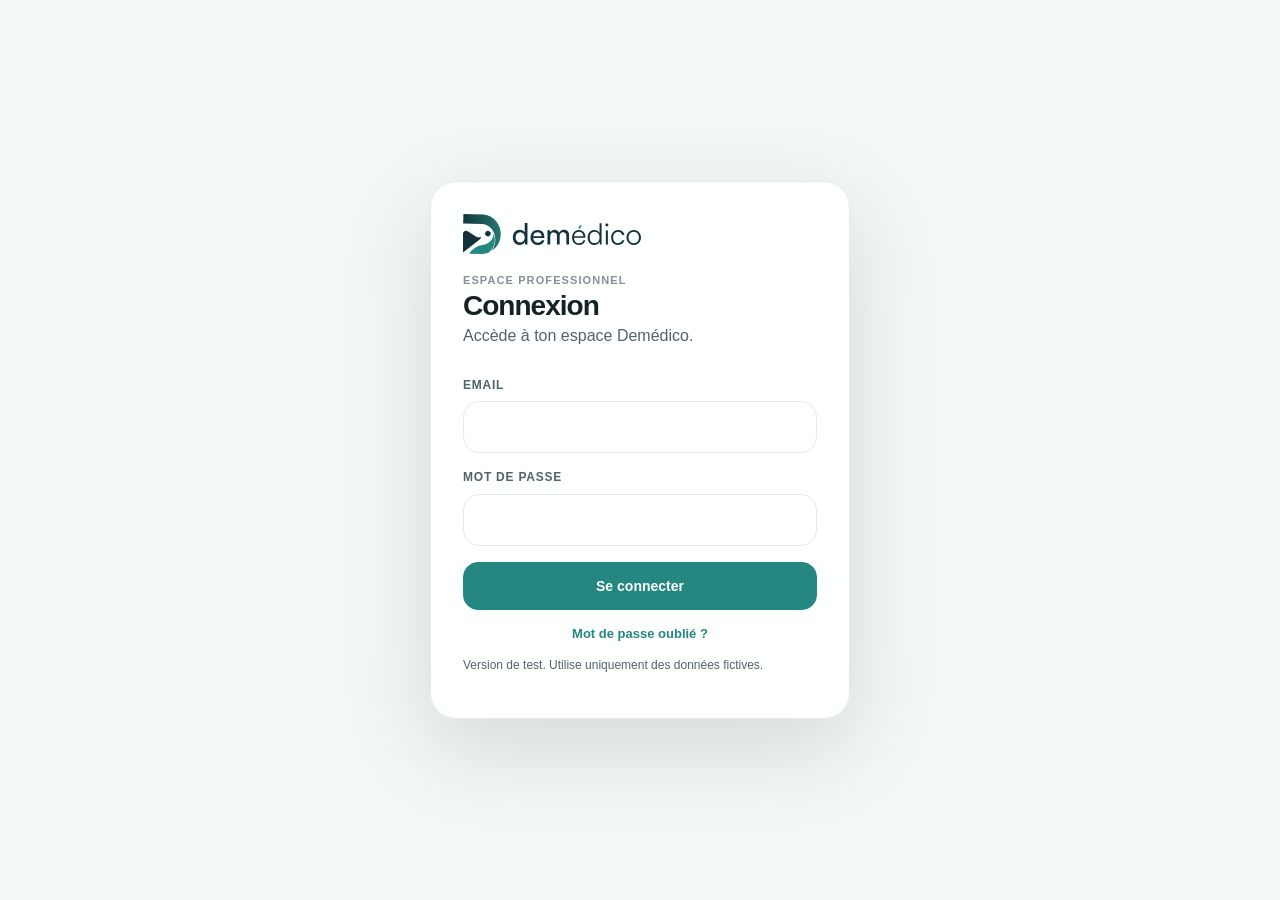
==== next/index.html @ 8cffafa6 "Publication Demédico 213cf83" ====
<!doctype html>
<html lang="fr">
<head>
<meta charset="utf-8">
<meta name="viewport" content="width=device-width,initial-scale=1,viewport-fit=cover">
<meta name="theme-color" content="#F4F7F7">
<meta name="robots" content="noindex,nofollow">
<title>Demédico · Cabinet OS</title>
<link rel="icon" type="image/png" sizes="32x32" href="assets/favicon-32.png">
<link rel="icon" type="image/png" sizes="64x64" href="assets/favicon-64.png">
<link rel="apple-touch-icon" href="assets/apple-touch-icon.png">
<link rel="manifest" href="manifest.webmanifest">
<link rel="stylesheet" href="assets/app.css?v=3d08debe75">
<link rel="stylesheet" href="assets/onboarding.css?v=3d08debe75">
</head>
<body>
<div id="boot" class="boot"><div class="boot-card"><img src="[data-uri]" alt="Demédico"><div class="spinner"></div><p>Ouverture de Demédico…</p></div></div>
<div id="toasts" class="toasts"></div>
<script>window.__DEMEDICO_CONFIG__={"url":"https://asddgbbqevnpdozhjuho.supabase.co","publishableKey":"sb_publishable_VYEtJ52_48NWMdSwbBxl7w_WYoaHsxk"};window.__DEMEDICO_DIAL__={AC:'247',AD:'376',AE:'971',AF:'93',AG:'1',AI:'1',AL:'355',AM:'374',AO:'244',AR:'54',AS:'1',AT:'43',AU:'61',AW:'297',AX:'358',AZ:'994',BA:'387',BB:'1',BD:'880',BE:'32',BF:'226',BG:'359',BH:'973',BI:'257',BJ:'229',BL:'590',BM:'1',BN:'673',BO:'591',BQ:'599',BR:'55',BS:'1',BT:'975',BW:'267',BY:'375',BZ:'501',CA:'1',CC:'61',CD:'243',CF:'236',CG:'242',CH:'41',CI:'225',CK:'682',CL:'56',CM:'237',CN:'86',CO:'57',CR:'506',CU:'53',CV:'238',CW:'599',CX:'61',CY:'357',CZ:'420',DE:'49',DJ:'253',DK:'45',DM:'1',DO:'1',DZ:'213',EC:'593',EE:'372',EG:'20',EH:'212',ER:'291',ES:'34',ET:'251',FI:'358',FJ:'679',FK:'500',FM:'691',FO:'298',FR:'33',GA:'241',GB:'44',GD:'1',GE:'995',GF:'594',GG:'44',GH:'233',GI:'350',GL:'299',GM:'220',GN:'224',GP:'590',GQ:'240',GR:'30',GT:'502',GU:'1',GW:'245',GY:'592',HK:'852',HN:'504',HR:'385',HT:'509',HU:'36',ID:'62',IE:'353',IL:'972',IM:'44',IN:'91',IO:'246',IQ:'964',IR:'98',IS:'354',IT:'39',JE:'44',JM:'1',JO:'962',JP:'81',KE:'254',KG:'996',KH:'855',KI:'686',KM:'269',KN:'1',KP:'850',KR:'82',KW:'965',KY:'1',KZ:'7',LA:'856',LB:'961',LC:'1',LI:'423',LK:'94',LR:'231',LS:'266',LT:'370',LU:'352',LV:'371',LY:'218',MA:'212',MC:'377',MD:'373',ME:'382',MF:'590',MG:'261',MH:'692',MK:'389',ML:'223',MM:'95',MN:'976',MO:'853',MP:'1',MQ:'596',MR:'222',MS:'1',MT:'356',MU:'230',MV:'960',MW:'265',MX:'52',MY:'60',MZ:'258',NA:'264',NC:'687',NE:'227',NF:'672',NG:'234',NI:'505',NL:'31',NO:'47',NP:'977',NR:'674',NU:'683',NZ:'64',OM:'968',PA:'507',PE:'51',PF:'689',PG:'675',PH:'63',PK:'92',PL:'48',PM:'508',PR:'1',PS:'970',PT:'351',PW:'680',PY:'595',QA:'974',RE:'262',RO:'40',RS:'381',RU:'7',RW:'250',SA:'966',SB:'677',SC:'248',SD:'249',SE:'46',SG:'65',SH:'290',SI:'386',SJ:'47',SK:'421',SL:'232',SM:'378',SN:'221',SO:'252',SR:'597',SS:'211',ST:'239',SV:'503',SX:'1',SY:'963',SZ:'268',TA:'290',TC:'1',TD:'235',TG:'228',TH:'66',TJ:'992',TK:'690',TL:'670',TM:'993',TN:'216',TO:'676',TR:'90',TT:'1',TV:'688',TW:'886',TZ:'255',UA:'380',UG:'256',US:'1',UY:'598',UZ:'998',VA:'39',VC:'1',VE:'58',VG:'1',VI:'1',VN:'84',VU:'678',WF:'681',WS:'685',XK:'383',YE:'967',YT:'262',ZA:'27',ZM:'260',ZW:'263'};window.__DEMEDICO_LOGO__="[data-uri]";window.__DEMEDICO_APP_ASSET__="assets/app.js?v=3d08debe75";window.__DEMEDICO_ONBOARDING_ASSET__="assets/onboarding.js?v=3d08debe75";</script>
<script src="vendor/supabase-js-2.45.4.js"></script>
<script src="assets/auth-bootstrap.js?v=3d08debe75"></script>
<script src="assets/mobile-plus-fix.js?v=3d08debe75"></script>
</body>
</html>
---- next/assets/app.css ----
:root{
  --bg:#f6f8f8;
  --surface:#ffffff;
  --surface-soft:#f9fbfb;
  --surface-muted:#f1f5f4;
  --surface-strong:#e8efed;
  --text:#152326;
  --text-2:#526165;
  --text-3:#839094;
  --line:rgba(28,54,59,.10);
  --line-strong:rgba(28,54,59,.16);
  --brand:#287f79;
  --brand-strong:#123c3b;
  --brand-soft:#e8f3f1;
  --brand-faint:rgba(40,127,121,.08);
  --ok:#2e7a58;
  --ok-soft:#e9f4ee;
  --warn:#9b6a31;
  --warn-soft:#faf1e6;
  --danger:#a84f57;
  --danger-soft:#faecee;
  --shadow-xs:0 1px 2px rgba(20,35,38,.025);
  --shadow-sm:0 10px 28px rgba(20,35,38,.045);
  --shadow-lg:0 28px 90px rgba(20,35,38,.14);
  --radius-sm:10px;
  --radius:14px;
  --radius-lg:20px;
  --sidebar:232px;
  --ease:cubic-bezier(.2,.8,.2,1);
  --font:Inter,ui-sans-serif,-apple-system,BlinkMacSystemFont,"Segoe UI",Roboto,Helvetica,Arial,sans-serif;
}

*{box-sizing:border-box}
html{background:var(--bg);width:100%;max-width:100%;overflow-x:hidden}
html,body{margin:0;min-height:100%;width:100%;max-width:100%;color:var(--text);font-family:var(--font)}
body{overflow-x:hidden;background:linear-gradient(180deg,#fafcfc 0,#f6f8f8 260px,#f6f8f8 100%);-webkit-font-smoothing:antialiased;text-rendering:optimizeLegibility}
button,input,select,textarea{font:inherit}
button{cursor:pointer}
a{color:inherit;text-decoration:none}
.hidden{display:none!important}
h1,h2,h3,p{margin-top:0}
h1{font-size:28px;line-height:1.06;letter-spacing:-.045em;margin-bottom:5px}
h2{font-size:14px;line-height:1.2;letter-spacing:-.015em;margin-bottom:4px}
h3{font-size:13px;margin-bottom:4px}
.muted{color:var(--text-2)}
.small{font-size:12px}.tiny{font-size:10px}.danger-text{color:var(--danger)}
.eyebrow{color:var(--text-3);font-size:10px;font-weight:760;text-transform:uppercase;letter-spacing:.12em}

.boot,.auth{min-height:100vh;min-height:100svh;display:grid;place-items:center;padding:24px}
.boot-card,.auth-card{width:min(420px,100%);background:rgba(255,255,255,.9);border:1px solid var(--line);border-radius:26px;box-shadow:var(--shadow-lg);padding:32px;backdrop-filter:blur(18px)}
.boot-card{text-align:center}.boot-card img,.auth-card .logo{width:178px;max-height:52px;object-fit:contain}
.spinner{width:30px;height:30px;border:2px solid #dce7e5;border-top-color:var(--brand);border-radius:50%;animation:spin .7s linear infinite;margin:24px auto 10px}
@keyframes spin{to{transform:rotate(360deg)}}
.auth-card{display:grid;gap:16px}

.shell{min-height:100vh;min-height:100svh;width:100%;max-width:100%;display:grid;grid-template-columns:var(--sidebar) minmax(0,1fr);overflow-x:clip}
.sidebar{position:sticky;top:0;height:100vh;padding:18px 12px 16px;border-right:1px solid var(--line);background:rgba(249,251,251,.78);backdrop-filter:blur(22px);display:flex;flex-direction:column;z-index:20}
.brand{padding:7px 10px 27px}.brand img{display:block;width:172px;max-width:100%;height:auto}
.nav{display:grid;gap:3px}.nav button{width:100%;border:0;background:transparent;color:#59686b;padding:9px 10px;border-radius:10px;display:flex;align-items:center;gap:10px;text-align:left;transition:.16s var(--ease);font-size:12.5px;font-weight:650}.nav button:hover{background:rgba(28,54,59,.055);color:var(--text)}.nav button.active{background:var(--brand-soft);color:var(--brand-strong)}
.nav-ico{width:17px;height:17px;display:grid;place-items:center;flex:0 0 17px}.nav-ico svg{width:17px;height:17px;stroke-width:1.75}
.sidebar-spacer{flex:1}.version-label{padding:0 10px 10px;color:#9ba5a8;font-size:8.5px;font-weight:760;letter-spacing:.08em}.user-card{padding:0 10px 10px}.user-card strong{display:block;font-size:11.5px;overflow:hidden;text-overflow:ellipsis}.user-card .meta{display:block;margin-top:3px}.user-card .link{margin-top:8px}
.side-card{padding:13px;border:1px solid var(--line);background:rgba(255,255,255,.68);border-radius:14px;box-shadow:none}.side-card p{margin:5px 0 0;color:var(--text-2);font-size:11px;line-height:1.45}.side-card .btn{margin-top:11px;width:100%}

.content{min-width:0;width:100%;max-width:100%;padding-bottom:44px}
.topbar{min-height:68px;display:flex;align-items:center;justify-content:space-between;gap:16px;padding:12px clamp(20px,3vw,42px);border-bottom:1px solid rgba(28,54,59,.07);background:rgba(250,252,252,.72);backdrop-filter:blur(20px);position:sticky;top:0;z-index:15}
.topbar-left{min-width:0}.topbar-left h1{margin:0;font-size:clamp(20px,2vw,25px);letter-spacing:-.04em;line-height:1.05}.topbar-left p{margin:4px 0 0;color:var(--text-3);font-size:11px;white-space:nowrap;overflow:hidden;text-overflow:ellipsis}
.top-actions{display:flex;align-items:center;gap:8px}.global-search{width:min(310px,30vw);height:38px;border:1px solid var(--line);background:rgba(255,255,255,.72);border-radius:10px;display:flex;align-items:center;gap:8px;padding:0 10px;box-shadow:none;transition:.16s var(--ease)}.global-search:focus-within{background:#fff;border-color:rgba(40,127,121,.28);box-shadow:0 0 0 3px var(--brand-faint)}.global-search input{flex:1;border:0;outline:0;min-width:0;color:var(--text);background:transparent;font-size:12px}.search-icon{color:var(--text-3);font-size:16px}.kbd{border:1px solid var(--line);background:rgba(241,245,244,.78);color:var(--text-3);border-radius:6px;font-size:9px;padding:2px 5px}.mobile-brand{display:none}.mobile-menu{display:none!important}

.page{width:100%;max-width:1480px;min-width:0;margin:0 auto;padding:30px clamp(20px,3vw,42px)}
.page-head{display:flex;align-items:flex-start;justify-content:space-between;gap:18px;margin-bottom:18px}.page-head h1{font-size:19px;margin:0;letter-spacing:-.035em}.page-head p{margin:5px 0 0;font-size:11px;color:var(--text-3)}.actions{display:flex;gap:8px;flex-wrap:wrap}

.btn{min-height:37px;border:1px solid var(--line);border-radius:10px;padding:0 12px;background:rgba(255,255,255,.74);color:var(--text);font-size:11px;font-weight:720;display:inline-flex;align-items:center;justify-content:center;gap:7px;transition:transform .14s var(--ease),background .14s,border-color .14s,color .14s,box-shadow .14s}.btn:hover{transform:translateY(-1px);background:#fff;border-color:var(--line-strong);box-shadow:var(--shadow-xs)}.btn:active{transform:translateY(0)}.btn.primary{background:var(--brand);color:white;border-color:var(--brand)}.btn.primary:hover{background:#216f69;border-color:#216f69}.btn.dark{background:var(--text);color:#fff;border-color:var(--text)}.btn.ghost{background:transparent}.btn.danger{color:var(--danger);border-color:#ecd6d9;background:var(--danger-soft)}.btn.sm{min-height:32px;padding:0 10px;font-size:10.5px;border-radius:9px}.btn:disabled{opacity:.45;cursor:not-allowed;transform:none;box-shadow:none}.link{border:0;background:transparent;color:var(--brand);padding:0;font-weight:700;font-size:11px}.icon-btn{width:36px;height:36px;padding:0;border:1px solid var(--line);background:rgba(255,255,255,.7);display:grid;place-items:center;border-radius:10px;color:var(--text-2);font-weight:800;transition:.14s var(--ease)}.icon-btn:hover{background:#fff;border-color:var(--line-strong)}

.grid{display:grid;gap:14px}.grid>*{min-width:0}.grid2{grid-template-columns:minmax(0,1.35fr) minmax(300px,.65fr)}.grid3{grid-template-columns:repeat(3,minmax(0,1fr))}.grid4{grid-template-columns:repeat(4,minmax(0,1fr))}
.card{background:rgba(255,255,255,.72);border:1px solid rgba(28,54,59,.075);border-radius:18px;padding:18px;box-shadow:none;min-width:0;backdrop-filter:blur(12px)}
.card-head{display:flex;align-items:center;justify-content:space-between;gap:12px;margin-bottom:14px}.card-head h2{margin:0}.sub{font-size:10.5px;margin:4px 0 0;color:var(--text-3)}

.hero{display:grid;grid-template-columns:minmax(0,1.45fr) minmax(320px,.55fr);gap:14px;margin-bottom:15px}
.hero-card{min-height:194px;background:linear-gradient(135deg,rgba(20,65,64,.98),rgba(31,111,105,.95));color:white;border-radius:22px;padding:clamp(22px,3vw,30px);position:relative;overflow:hidden;box-shadow:0 18px 45px rgba(20,65,64,.09)}
.hero-card:before{content:"";position:absolute;inset:0;background:radial-gradient(circle at 88% 12%,rgba(255,255,255,.12),transparent 26%),linear-gradient(90deg,rgba(255,255,255,.025),transparent 45%);pointer-events:none}
.hero-card:after{content:"";position:absolute;width:180px;height:180px;right:-70px;bottom:-100px;border:1px solid rgba(255,255,255,.13);border-radius:50%;box-shadow:0 0 0 32px rgba(255,255,255,.02),0 0 0 64px rgba(255,255,255,.012)}
.hero-kicker{position:relative;z-index:1;color:rgba(255,255,255,.62);font-size:9.5px;font-weight:760;letter-spacing:.13em;text-transform:uppercase}.hero-card h2{position:relative;z-index:1;margin:16px 0 7px;font-size:clamp(31px,3vw,42px);line-height:.98;letter-spacing:-.06em;max-width:620px}.hero-card p{position:relative;z-index:1;margin:0;color:rgba(255,255,255,.7);max-width:590px;font-size:12.5px;line-height:1.55}.hero-actions{display:flex;gap:8px;margin-top:22px;position:relative;z-index:2}.hero-actions .btn{border-color:rgba(255,255,255,.14);box-shadow:none}.hero-actions .btn:first-child{background:white;color:var(--text)}.hero-actions .btn:last-child{background:rgba(255,255,255,.07);color:white}.hero-actions .btn:last-child:hover{background:rgba(255,255,255,.12)}
.next-card{background:rgba(255,255,255,.8);border:1px solid rgba(28,54,59,.08);border-radius:20px;padding:19px;box-shadow:none}.status-dot{width:7px;height:7px;border-radius:50%;background:#62bd90;box-shadow:0 0 0 4px #eaf6ef}.next-time{font-size:36px;font-weight:770;letter-spacing:-.055em;line-height:1}.next-name{font-size:15px;font-weight:740;margin-top:11px}.next-meta{color:var(--text-2);font-size:11px;margin-top:4px}.next-foot{border-top:1px solid var(--line);margin-top:16px;padding-top:13px;display:flex;align-items:center;justify-content:space-between;gap:10px}

.metrics{gap:0;margin:15px 0;border-top:1px solid var(--line);border-bottom:1px solid var(--line);background:transparent}.metrics .stat{border:0;border-right:1px solid var(--line);border-radius:0;background:transparent;padding:17px 18px 16px;backdrop-filter:none}.metrics .stat:last-child{border-right:0}.stat{position:relative}.stat .value{margin-top:18px;font-size:27px;font-weight:790;letter-spacing:-.055em;line-height:1}.stat .value-plan{font-size:19px;letter-spacing:-.03em}.stat .label{margin-top:4px;color:var(--text-3);font-size:10.5px}.metric-icon{width:30px;height:30px;display:grid;place-items:center;border-radius:9px;background:var(--brand-soft);color:var(--brand);font-size:13px}.metric-badge{position:absolute;right:18px;top:18px;font-size:9px;border-radius:999px;padding:4px 7px;background:rgba(28,54,59,.045);color:var(--text-2);font-weight:700}.dashboard-lower{margin-top:15px}
.schedule-row{display:grid;grid-template-columns:58px 3px minmax(0,1fr) auto;align-items:center;gap:12px;padding:12px 0;border-bottom:1px solid var(--line)}.schedule-row:last-child{border-bottom:0}.schedule-time{font-size:11px;font-weight:780}.schedule-bar{height:30px;border-radius:999px;background:var(--brand)}
.task-row{display:grid;grid-template-columns:26px minmax(0,1fr) auto;align-items:center;gap:9px;padding:10px 0;border-bottom:1px solid var(--line);background:transparent}.task-row:last-child{border-bottom:0}.task-check{width:24px;height:24px;border:1px solid var(--line);border-radius:8px;display:grid;place-items:center;color:var(--brand);background:var(--surface-soft)}

.field{display:grid;gap:7px}.field label{color:var(--text-2);font-size:9.5px;font-weight:760;letter-spacing:.05em;text-transform:uppercase}.field input,.field select,.field textarea,.search input{width:100%;border:1px solid var(--line);background:rgba(255,255,255,.76);color:var(--text);border-radius:10px;outline:none;padding:10px 11px;font-size:11.5px;transition:border .14s,box-shadow .14s,background .14s}.field input:focus,.field select:focus,.field textarea:focus,.search input:focus{background:#fff;border-color:rgba(40,127,121,.35);box-shadow:0 0 0 3px var(--brand-faint)}.field textarea{resize:vertical;min-height:90px;line-height:1.5}.form-grid{display:grid;grid-template-columns:repeat(2,minmax(0,1fr));gap:13px}.full,.full-span{grid-column:1/-1}.help{color:var(--text-3);font-size:9.5px;line-height:1.45}
.toolbar{display:flex;justify-content:space-between;align-items:center;gap:12px;margin-bottom:14px}.patients-search{display:grid;gap:8px;margin-bottom:16px;min-width:0}.patients-search .search{width:100%;min-width:0}.patients-count{min-width:0;padding:0 2px;color:var(--text-3);font-size:11px;line-height:1.4;font-weight:650;font-variant-numeric:tabular-nums}.search{min-width:260px;flex:1}.list{display:grid;gap:0}.row-item{display:flex;align-items:center;gap:12px;border:0;border-bottom:1px solid var(--line);border-radius:0;padding:11px 2px;background:transparent}.row-item:last-child{border-bottom:0}.row-item.clickable{cursor:pointer;transition:.14s var(--ease)}.row-item.clickable:hover{background:linear-gradient(90deg,var(--brand-faint),transparent 76%);padding-left:9px;padding-right:9px;border-radius:10px;border-bottom-color:transparent}.avatar{width:34px;height:34px;border-radius:10px;background:var(--brand-soft);color:var(--brand);display:grid;place-items:center;font-size:10.5px;font-weight:820;flex:0 0 34px}.grow{flex:1;min-width:0}.grow strong{display:block;font-size:11.5px}.meta{color:var(--text-3);font-size:9.8px;overflow-wrap:anywhere}.badge{display:inline-flex;align-items:center;gap:6px;padding:5px 8px;border-radius:999px;font-size:9.5px;font-weight:720;background:rgba(28,54,59,.05);color:var(--text-2)}.badge.ok{background:var(--ok-soft);color:var(--ok)}.badge.warn{background:var(--warn-soft);color:var(--warn)}.badge.danger{background:var(--danger-soft);color:var(--danger)}.badge.brand{background:var(--brand-soft);color:var(--brand)}
.empty{min-height:130px;display:grid;place-items:center;text-align:center;padding:24px;color:var(--text-3);border:1px dashed rgba(28,54,59,.12);border-radius:14px;background:rgba(255,255,255,.36)}.empty strong{color:var(--text);font-size:12px}.empty p{max-width:320px;margin:6px auto 0;font-size:10.5px;line-height:1.5}.divider{height:1px;background:var(--line);margin:14px 0}

.patient-head{display:flex;align-items:flex-start;gap:13px}.patient-head .avatar{width:48px;height:48px;border-radius:14px;flex-basis:48px;font-size:14px}.patient-head h1{margin:2px 0 5px;font-size:20px}.tabs{display:flex;gap:4px;padding:4px;background:rgba(28,54,59,.045);border:0;border-radius:12px;overflow-x:auto;margin-bottom:16px;width:max-content;max-width:100%}.tabs button{border:0;background:transparent;color:var(--text-3);font-size:10.5px;font-weight:720;padding:8px 10px;border-radius:9px;white-space:nowrap}.tabs button.active{color:var(--brand-strong);background:#fff;box-shadow:0 1px 3px rgba(20,35,38,.06)}
.timeline{position:relative;display:grid;gap:0}.timeline:before{content:"";position:absolute;left:9px;top:10px;bottom:10px;width:1px;background:var(--line)}.timeline-item{position:relative;padding:12px 10px 12px 32px;border:0;border-bottom:1px solid var(--line);border-radius:0}.timeline-item:last-child{border-bottom:0}.timeline-item:before{content:"";position:absolute;left:6px;top:15px;width:7px;height:7px;border-radius:50%;background:var(--brand);box-shadow:0 0 0 4px var(--brand-soft)}.progress,.bar{height:6px;background:#eaf0ef;border-radius:999px;overflow:hidden}.progress span,.bar span{display:block;height:100%;background:var(--brand);border-radius:inherit}.metric-line{display:flex;justify-content:space-between;gap:12px;padding:9px 0;border-bottom:1px solid var(--line);font-size:11px}.metric-line:last-child{border-bottom:0}.kpi{font-size:20px;font-weight:810;letter-spacing:-.035em}.alert-card{border-left:3px solid var(--warn);padding-left:12px}.alert-card.high{border-left-color:var(--danger)}

.segmented{display:inline-flex;padding:3px;background:rgba(28,54,59,.05);border-radius:10px}.segmented button{border:0;padding:7px 10px;background:transparent;color:var(--text-3);font-size:10.5px;font-weight:720;border-radius:8px}.segmented button.active{background:var(--surface);color:var(--text);box-shadow:0 1px 3px rgba(20,34,38,.06)}
.calendar-card{padding:0;overflow:hidden;background:rgba(255,255,255,.68)}.calendar-scroll{overflow-x:auto}.calendar-shell{display:grid;grid-template-columns:66px repeat(5,minmax(150px,1fr));min-width:900px;border-top:1px solid var(--line);border-left:1px solid var(--line)}.cal-cell{min-height:62px;border-right:1px solid var(--line);border-bottom:1px solid var(--line);position:relative;background:rgba(255,255,255,.62)}.cal-head{min-height:auto;padding:10px;background:rgba(241,245,244,.72);color:var(--text-3);font-size:9.5px;font-weight:740;text-align:center}.cal-time{padding:8px;color:var(--text-3);font-size:9.5px;text-align:right;background:rgba(241,245,244,.72)}.cal-event{margin:5px;border-radius:8px;padding:7px;background:var(--brand-soft);border-left:2px solid var(--brand);color:var(--brand-strong);font-size:9.5px;font-weight:700;cursor:pointer}.cal-event span{font-weight:500;opacity:.76}.week-nav{display:flex;justify-content:center;gap:8px;margin-top:12px}
.channel-checks{display:flex;gap:14px;flex-wrap:wrap;padding:8px 0}.channel-checks label{display:flex;align-items:center;gap:7px;text-transform:none;letter-spacing:0;font-size:11px;color:var(--text)}.channel-checks input{width:auto}.notice{border:1px solid var(--line);border-radius:11px;padding:10px 12px;margin-bottom:12px;font-size:11px;background:rgba(255,255,255,.5)}.notice.warn{background:#fff8ef;border-color:#eedabf;color:var(--warn)}

.modal-backdrop{position:fixed;inset:0;z-index:90;background:rgba(14,25,28,.25);backdrop-filter:blur(5px);display:grid;place-items:center;padding:18px}.modal{width:min(640px,calc(100vw - 28px));max-height:min(86vh,760px);overflow:auto;background:rgba(255,255,255,.96);border:1px solid rgba(255,255,255,.8);border-radius:20px;box-shadow:var(--shadow-lg);padding:20px}.modal-head{display:flex;justify-content:space-between;gap:12px;align-items:center;margin-bottom:16px}.toasts{position:fixed;right:18px;bottom:18px;z-index:260;width:min(350px,calc(100vw - 36px));display:grid;gap:8px}.toast{padding:11px 12px;background:#152326;color:white;border-radius:11px;box-shadow:var(--shadow-lg);font-size:10.5px}.toast.error{background:#8f4149}

@media(max-width:1100px){
  :root{--sidebar:204px}
  .metrics{grid-template-columns:repeat(2,1fr)}
  .metrics .stat:nth-child(2){border-right:0}
  .metrics .stat:nth-child(-n+2){border-bottom:1px solid var(--line)}
  .hero{grid-template-columns:1fr}
  .grid3{grid-template-columns:repeat(2,1fr)}
  .brand img{width:160px}
  .global-search{width:250px}
}

@media(max-width:820px){
  .shell{display:block;width:100%;max-width:100%;overflow-x:hidden}
  .content,.page,.hero,.next-card,.metrics,.dashboard-lower{min-width:0;max-width:100%}
  .sidebar{position:fixed;z-index:40;left:0;top:0;width:min(252px,86vw);transform:translateX(-105%);transition:.2s var(--ease);background:rgba(249,251,251,.96)}
  .sidebar.open{transform:translateX(0);box-shadow:24px 0 70px rgba(12,25,28,.13)}
  .content{padding-bottom:24px}
  .topbar{min-height:62px;padding:9px 13px;display:grid;grid-template-columns:38px 104px minmax(0,1fr) 38px;grid-template-areas:"menu brand title actions";column-gap:8px}
  .mobile-menu{grid-area:menu;display:grid!important}.mobile-brand{grid-area:brand;display:flex;width:104px;height:27px;align-items:center}.mobile-brand img{width:104px;max-height:27px}.topbar-left{grid-area:title;text-align:center}.topbar-left h1{font-size:16.5px}.topbar-left p{display:none}.top-actions{grid-area:actions;justify-self:end}.global-search{width:38px;height:38px;padding:0;justify-content:center}.global-search input,.global-search .kbd{display:none}.global-search .search-icon{font-size:17px}.top-actions>.btn{display:none}
  .page{padding:17px 14px 24px}.hero{grid-template-columns:1fr}.hero-card{min-height:155px;padding:20px}.hero-card h2{font-size:29px;margin-top:9px}.hero-card p{font-size:11.5px}.hero-actions{display:none}.next-card{min-height:0}.grid2,.grid3,.form-grid{grid-template-columns:1fr}.metrics{grid-template-columns:repeat(2,1fr);gap:0}.card{padding:15px}.page-head{align-items:flex-start}.page-head .actions{justify-content:flex-end}.calendar-shell{min-width:760px}.week-nav{justify-content:flex-start;overflow-x:auto}.full,.full-span{grid-column:auto}.channel-checks{display:grid;grid-template-columns:1fr}.patient-head{flex-wrap:wrap}.hide-mobile{display:none}
}

/* iOS/WebKit zoome automatiquement les champs < 16 px.
   Garder 16 px sur mobile évite le zoom au login et dans tous les formulaires. */
@media(max-width:820px){
  .field input,.field select,.field textarea,.search input,.global-search input{font-size:16px;line-height:1.25}
  .auth{place-items:start center;padding:clamp(24px,8vh,64px) 16px 24px}
  .auth-card{width:min(420px,100%);padding:24px 20px;border-radius:20px}
  .auth-card .logo{width:min(178px,52vw);height:auto;max-height:none}
  .auth-card h1{font-size:28px}
  .auth-card .muted{font-size:14px;line-height:1.45}
  .auth-card .field input{min-height:48px}
  .auth-card .btn{min-height:46px}
  .metrics .stat{min-width:0;overflow:hidden}
  .stat .label,.metric-badge{overflow-wrap:anywhere}
}

@media(max-width:560px){
  .topbar{grid-template-columns:38px 88px minmax(0,1fr) 38px;padding:8px 11px}.mobile-brand{width:88px;height:24px}.mobile-brand img{width:88px;max-height:24px}.topbar-left h1{font-size:15.5px}.hero-card{min-height:140px}.metrics{grid-template-columns:repeat(2,1fr)}.metric-badge{position:static;display:inline-block;margin-top:8px}.stat .value{font-size:23px}.schedule-row{grid-template-columns:48px 3px minmax(0,1fr)}.schedule-row>.badge{display:none}.page-head{flex-direction:column}.page-head .actions{width:100%;justify-content:flex-start}.page-head .actions>.btn{flex:1}.modal{padding:16px;border-radius:18px}.form-grid{grid-template-columns:1fr}.tabs{width:100%}
}


/* ── Demédico Connect + Abonnement ─────────────────────────────────────── */
.plan-side-card{width:100%;display:flex;align-items:center;justify-content:space-between;gap:10px;border:1px solid var(--line);background:rgba(255,255,255,.55);border-radius:13px;padding:11px 12px;margin:0 0 10px;text-align:left;color:var(--text);transition:.16s var(--ease)}
.plan-side-card:hover{background:#fff;border-color:rgba(40,127,121,.20);transform:translateY(-1px)}
.plan-side-card strong{display:block;font-size:10.5px}.plan-side-card small{display:block;color:var(--text-3);font-size:9px;margin-top:2px}.plan-arrow{font-size:18px;color:var(--text-3)}

.integration-hero{display:grid;grid-template-columns:minmax(0,1.1fr) minmax(300px,.9fr);gap:16px;margin-bottom:22px}
.integration-connect-hero{min-height:220px;border-radius:20px;padding:26px;background:linear-gradient(145deg,#143b39,#1d5d58);color:white;position:relative;overflow:hidden}
.integration-connect-hero:after{content:"";position:absolute;width:240px;height:240px;border:1px solid rgba(255,255,255,.12);border-radius:50%;right:-90px;bottom:-125px;box-shadow:0 0 0 38px rgba(255,255,255,.018),0 0 0 76px rgba(255,255,255,.012)}
.eyebrow.light{color:rgba(255,255,255,.58)}.integration-connect-hero h2{margin:10px 0 10px;font-size:clamp(28px,3.2vw,40px);line-height:1.02;letter-spacing:-.055em;position:relative;z-index:1}.integration-connect-hero p{max-width:650px;margin:0;color:rgba(255,255,255,.73);font-size:11.5px;line-height:1.6;position:relative;z-index:1}
.integration-principles{display:grid;gap:8px;align-content:center}.integration-principle{display:grid;grid-template-columns:34px 1fr;gap:10px;align-items:start;padding:10px 0;border-bottom:1px solid var(--line)}.integration-principle:last-child{border-bottom:0}.integration-symbol{width:34px;height:34px;border-radius:10px;background:var(--brand-soft);color:var(--brand);display:grid;place-items:center;font-size:16px}.integration-principle strong{font-size:11px}.integration-principle p{margin:3px 0 0;color:var(--text-3);font-size:9.8px;line-height:1.45}
.integration-section-head{display:flex;justify-content:space-between;align-items:end;gap:12px;margin:8px 0 12px}.integration-section-head h2{margin:4px 0 0;font-size:16px}.integration-section-head p{margin:4px 0 0;font-size:10px}
.integration-grid{display:grid;grid-template-columns:repeat(3,minmax(0,1fr));gap:12px}.provider-label{grid-column:1/-1;margin-top:8px;color:var(--text-3);font-size:9px;font-weight:800;letter-spacing:.11em;text-transform:uppercase}
.integration-card{min-height:210px;border:1px solid var(--line);background:rgba(255,255,255,.70);border-radius:15px;padding:15px;display:flex;flex-direction:column;transition:.16s var(--ease)}.integration-card:hover{transform:translateY(-2px);background:#fff;box-shadow:var(--shadow-sm)}
.integration-card-head{display:flex;justify-content:space-between;align-items:flex-start;gap:8px}.integration-logo{width:40px;height:40px;border-radius:12px;background:var(--surface-2);border:1px solid var(--line);display:grid;place-items:center;font-size:11px;font-weight:850}.integration-card h3{font-size:12.5px;margin:12px 0 5px}.integration-card>p{font-size:10px;color:var(--text-3);line-height:1.5;margin:0}.integration-caps{display:flex;gap:5px;flex-wrap:wrap;margin-top:10px}.integration-caps span{font-size:8.8px;font-weight:700;padding:4px 6px;border-radius:7px;background:var(--surface-2);color:var(--text-2)}.integration-card-foot{display:flex;align-items:center;justify-content:space-between;gap:8px;margin-top:auto;padding-top:14px}.integration-state{font-size:8.8px;font-weight:800;color:var(--text-3);display:inline-flex;align-items:center;gap:5px}.integration-state:before{content:"";width:6px;height:6px;border-radius:50%;background:#aab4b5}.integration-state.warn:before{background:#d29549}.integration-state.partner:before{background:#8475be}.integration-detail p{font-size:11px;line-height:1.55}

.subscription-banner{display:flex;align-items:center;gap:8px;padding:12px 14px;border:1px solid rgba(47,122,88,.16);background:rgba(231,244,237,.68);border-radius:13px;margin-bottom:16px;font-size:10.5px;color:var(--text-2)}.subscription-banner strong{color:var(--text)}.subscription-banner.warn{background:#fff8ef;border-color:#eedabf}.status-dot.amber{background:#d29549;box-shadow:0 0 0 4px #fbefdf}
.subscription-overview{display:grid;grid-template-columns:1.18fr .95fr .85fr;gap:14px;margin-bottom:22px}.current-plan-card,.usage-card,.payment-card{min-height:230px}.current-plan-title{display:grid;grid-template-columns:48px minmax(0,1fr) auto;gap:12px;align-items:start}.plan-icon{width:48px;height:48px;border-radius:14px;background:#fff3dd;color:#ad6e1d;display:grid;place-items:center;font-size:20px}.current-plan-title h2{margin:4px 0 0;font-size:22px}.current-price{font-size:34px;font-weight:820;letter-spacing:-.05em;margin-top:24px}.current-price small,.plan-price small{font-size:10px;font-weight:700;letter-spacing:0;color:var(--text-2)}
.usage-line{padding:10px 0;border-bottom:1px solid var(--line)}.usage-line:last-child{border-bottom:0}.usage-copy{display:flex;justify-content:space-between;gap:10px;font-size:10.5px}.usage-copy span{font-weight:700}.usage-bar{height:6px;border-radius:999px;background:#e8efee;margin-top:8px;overflow:hidden}.usage-bar span{display:block;height:100%;background:var(--brand);border-radius:inherit}.payment-card .notice{background:var(--surface-2)}.payment-card .notice p{margin:4px 0 0;color:var(--text-2);font-size:9.8px;line-height:1.45}
.plans-head{display:flex;justify-content:space-between;align-items:end;gap:16px;margin:4px 0 12px}.plans-head h2{margin:0;font-size:18px}.plans-head p{margin:4px 0 0;font-size:10.5px}.annual-gift{margin-left:6px;color:var(--ok);font-size:8.8px}
.plan-grid{display:grid;grid-template-columns:repeat(4,minmax(0,1fr));gap:12px}.plan-card{position:relative;border:1px solid var(--line);background:rgba(255,255,255,.74);border-radius:16px;padding:18px;min-height:360px;display:flex;flex-direction:column}.plan-card.recommended{border-color:rgba(40,127,121,.75);box-shadow:inset 0 0 0 1px rgba(40,127,121,.06)}.plan-card.active-plan{background:#fff}.recommend-pill{position:absolute;top:-12px;left:50%;transform:translateX(-50%);background:var(--brand);color:#fff;border-radius:999px;padding:5px 10px;font-size:8.8px;font-weight:800;white-space:nowrap}.plan-price{font-size:30px;font-weight:820;letter-spacing:-.05em;margin:15px 0 6px}.founder-price{font-size:9.5px;font-weight:800;color:#a45b00}.plan-card>p{font-size:10px;color:var(--text-2);line-height:1.45;min-height:42px}.plan-card ul{list-style:none;padding:0;margin:14px 0 18px;display:grid;gap:8px;font-size:10px}.plan-card li{line-height:1.35}.plan-card li::first-letter{color:var(--ok)}.plan-card>.btn{margin-top:auto}.request-history{margin-top:18px}

@media(max-width:1180px){.integration-grid{grid-template-columns:repeat(2,minmax(0,1fr))}.plan-grid{grid-template-columns:repeat(2,minmax(0,1fr))}.subscription-overview{grid-template-columns:1fr 1fr}.payment-card{grid-column:1/-1}}
@media(max-width:820px){.plan-side-card{display:none}.integration-hero{grid-template-columns:1fr}.integration-connect-hero{min-height:170px;padding:20px}.integration-grid{grid-template-columns:1fr}.subscription-overview{grid-template-columns:1fr}.payment-card{grid-column:auto}.plans-head{align-items:flex-start;flex-direction:column}.plan-grid{grid-template-columns:1fr 1fr}.current-plan-card,.usage-card,.payment-card{min-height:0}}
@media(max-width:560px){.plan-grid{grid-template-columns:1fr}.current-plan-title{grid-template-columns:42px minmax(0,1fr)}.current-plan-title>.badge{grid-column:2}.plan-icon{width:42px;height:42px}.integration-connect-hero h2{font-size:28px}}

/* Menu mobile : voile derrière le menu ouvert ; un toucher dessus referme le menu */
.nav-scrim{position:fixed;inset:0;z-index:39;background:rgba(20,34,38,.32);opacity:0;transition:opacity .2s ease;-webkit-tap-highlight-color:transparent}
.nav-scrim.show{opacity:1}
body.menu-open{overflow:hidden}

/* DEMÉDICO · HOTFIX UX/UI · Statistiques mobile · 13/10/2026
   Présentation uniquement. Aucun changement métier / backend. */
@media (max-width: 820px) {
  /* Les grilles de 4 indicateurs passent en 2 × 2 sur tablette/mobile. */
  .grid4 {
    grid-template-columns: repeat(2, minmax(0, 1fr));
  }

  /* Aucun libellé KPI ne doit être coupé au milieu d'un mot. */
  .stat .label {
    overflow-wrap: normal;
    word-break: normal;
    hyphens: none;
  }
}


/* ──────────────────────────────────────────────────────────────────────────
   DEMÉDICO · CLINICAL PRECISION 2027 · PHASE P0 · 13/10/2026
   Présentation et navigation UI uniquement. Aucun backend / SQL / RLS.
   ────────────────────────────────────────────────────────────────────────── */
:root{
  --bg:#F4F7F7;
  --surface:#FFFFFF;
  --surface-soft:#F8FAFA;
  --surface-muted:#F1F5F4;
  --surface-strong:#E8EFED;
  --text:#142226;
  --text-2:#526268;
  --text-3:#849095;
  --line:#E4EAEA;
  --line-strong:#D5DEDE;
  --brand:#248780;
  --brand-strong:#133239;
  --brand-soft:#E8F3F1;
  --brand-faint:rgba(36,135,128,.09);
  --ok:#2F7A58;
  --warn:#A96D2D;
  --danger:#B24F56;
  --radius-sm:12px;
  --radius:16px;
  --radius-lg:20px;
  --sidebar:240px;
}

body{background:var(--bg)}
h1{font-size:28px;line-height:1.2;letter-spacing:-.035em}
h2{font-size:20px;line-height:1.3;letter-spacing:-.025em}
h3{font-size:17px;line-height:1.35}
.small{font-size:13px;line-height:1.45}.tiny{font-size:12px;line-height:1.45}
.eyebrow{font-size:11px;line-height:1.4;letter-spacing:.10em;font-weight:720}

.sidebar{background:#F8FAFA;backdrop-filter:none;padding:20px 12px 18px}
.brand{padding:8px 10px 28px}
.nav{gap:4px}.nav button{min-height:46px;padding:0 12px;border-radius:12px;font-size:14px}.nav-ico,.nav-ico svg{width:19px;height:19px}.nav-ico{flex-basis:19px}
.version-label{font-size:10px}.user-card strong{font-size:13px}.user-card .meta{font-size:12px}
.side-card{padding:16px;background:#fff;border-radius:16px}.side-card p{font-size:13px}

.content{padding-bottom:52px}
.topbar{min-height:76px;padding:14px clamp(24px,3vw,40px);background:rgba(244,247,247,.92);border-bottom:1px solid var(--line);box-shadow:none}
.topbar-left h1{font-size:24px}.topbar-left p{font-size:13px}
.global-search{height:44px;border-radius:14px;background:#fff;padding:0 13px}.global-search input{font-size:14px}.kbd{font-size:10px}
.page{padding:32px clamp(24px,3vw,40px) 48px}
.page-head{margin-bottom:24px}.page-head h1{font-size:28px;line-height:1.2}.page-head p{font-size:14px;line-height:1.5;margin-top:6px}
.actions{gap:10px}

.btn{min-height:48px;border-radius:15px;padding:0 17px;background:#fff;font-size:14px;font-weight:700;box-shadow:none}
.btn:hover{box-shadow:none}.btn.sm{min-height:44px;padding:0 13px;font-size:13px;border-radius:13px}
.icon-btn{width:44px;height:44px;border-radius:14px;background:#fff}.icon-btn svg{width:20px;height:20px;stroke-width:1.8}
.link{font-size:13px}

.grid{gap:16px}.card{background:#fff;border:1px solid var(--line);border-radius:20px;padding:22px;backdrop-filter:none}
.card-head{margin-bottom:18px}.sub{font-size:13px;line-height:1.45;margin-top:5px}

.field{gap:8px}.field label{font-size:12px;line-height:1.35;letter-spacing:.065em;font-weight:700}
.field input,.field select,.field textarea,.search input{min-height:52px;border-color:var(--line);background:#fff;border-radius:16px;padding:13px 14px;font-size:15px;line-height:1.4}
.field textarea{min-height:120px}.help{font-size:12.5px;line-height:1.5}.form-grid{gap:16px}
.search{min-width:280px}.toolbar{margin-bottom:18px}.patients-search{gap:9px;margin-bottom:18px}.patients-count{font-size:13px;line-height:1.45;font-weight:620}
.row-item{min-height:64px;padding:14px 4px;gap:14px}.avatar{width:40px;height:40px;flex-basis:40px;border-radius:12px;font-size:12px}.grow strong{font-size:14px;line-height:1.35}.meta{font-size:12.5px;line-height:1.45}.badge{font-size:11.5px;padding:6px 9px}
.empty{min-height:144px;border-radius:18px;padding:28px}.empty strong{font-size:14px}.empty p{font-size:13px;line-height:1.5}

.patient-head{gap:14px}.patient-head .avatar{width:56px;height:56px;flex-basis:56px;border-radius:17px;font-size:16px}.patient-head h1{font-size:26px}
.tabs{padding:5px;border-radius:15px;background:#EDF2F1;gap:4px}.tabs button{min-height:42px;padding:0 14px;border-radius:11px;font-size:13px}
.segmented{display:flex;width:max-content;max-width:100%;padding:4px;border-radius:15px;background:#EDF2F1;gap:2px}.segmented button{min-height:42px;padding:0 14px;border-radius:11px;font-size:13px}.segmented button.active{box-shadow:0 1px 3px rgba(20,34,38,.055)}

.hero{gap:16px;margin-bottom:18px}.hero-card{border-radius:24px;box-shadow:none}.hero-kicker{font-size:11px}.hero-card p{font-size:14px;line-height:1.55}.hero-actions .btn{min-height:46px}
.next-card{background:#fff;border-color:var(--line);border-radius:20px;padding:22px}.next-meta{font-size:13px}.metrics{margin:18px 0}.metrics .stat{padding:20px}.stat .label{font-size:13px;line-height:1.4}.metric-badge{font-size:11px}.task-check{width:44px;height:44px;border-radius:13px}.task-row{grid-template-columns:44px minmax(0,1fr) auto;gap:12px;padding:12px 0}

.modal-backdrop{background:rgba(20,34,38,.32);backdrop-filter:blur(7px)}
.modal{background:#fff;border:1px solid var(--line);border-radius:24px;padding:24px}.modal-head{margin-bottom:20px}.modal-head h2{font-size:22px}
.toast{font-size:13px;line-height:1.4;border-radius:14px;padding:13px 15px}

.channel-segmented{width:100%;display:grid;grid-template-columns:repeat(3,minmax(0,1fr));padding:5px}
.channel-segmented button{min-height:54px;padding:7px 8px;display:flex;flex-direction:column;align-items:center;justify-content:center;gap:2px;line-height:1.15}
.channel-segmented button>span{font-size:14px;font-weight:720}.channel-segmented button small{font-size:10.5px;color:var(--brand);font-weight:720}
.contact-form{gap:18px}.contact-continue{width:100%}.contact-history .row-item{min-height:58px}

.agenda-mobile{display:none}
.mobile-bottom-nav,.mobile-more-backdrop{display:none}
.mobile-more-icon{display:flex;align-items:center;justify-content:center;gap:3px;height:20px}.mobile-more-icon i{width:4px;height:4px;border-radius:50%;background:currentColor}

:focus-visible{outline:3px solid rgba(36,135,128,.22);outline-offset:2px}
button:focus-visible,input:focus-visible,select:focus-visible,textarea:focus-visible{outline-color:rgba(36,135,128,.30)}

@media(max-width:820px){
  .sidebar{display:none}
  .shell{display:block}
  .content{padding-bottom:calc(92px + env(safe-area-inset-bottom))}
  .topbar{min-height:64px;padding:10px 16px;display:grid;grid-template-columns:minmax(0,1fr);grid-template-areas:"title"}
  .mobile-menu,.mobile-brand{display:none!important}
  .topbar-left{grid-area:title;text-align:left}.topbar-left h1{font-size:20px}.topbar-left p{display:none}
  .top-actions{display:none}
  .page{padding:22px 16px calc(34px + env(safe-area-inset-bottom))}.page-head{gap:14px;margin-bottom:20px}.page-head h1{font-size:26px}.page-head p{font-size:14px}
  .card{padding:20px;border-radius:20px}
  .btn{min-height:48px}.btn.sm{min-height:44px}.icon-btn{width:44px;height:44px}
  .field input,.field select,.field textarea,.search input,.global-search input{font-size:16px;line-height:1.35}.field input,.field select{min-height:52px}
  .hero-card{min-height:auto;padding:22px}.hero-card h2{font-size:30px;line-height:1.08;margin:10px 0 8px}.hero-card p{font-size:14px}.hero-actions{display:flex;flex-wrap:wrap;margin-top:20px}.hero-actions .btn{flex:1 1 150px}
  .metrics{grid-template-columns:repeat(2,minmax(0,1fr))}.metrics .stat{padding:18px 16px}.metric-badge{position:static;display:inline-flex;margin-top:10px}.stat .value{font-size:28px}
  .tabs{position:sticky;top:64px;z-index:11;width:calc(100vw - 32px);max-width:none;margin-left:0;margin-right:0;box-shadow:0 10px 24px rgba(20,34,38,.04)}.tabs button{min-height:44px}
  .grid2,.grid3,.form-grid{grid-template-columns:1fr}
  .channel-segmented{width:100%}.channel-segmented button{min-width:0;padding-left:5px;padding-right:5px}.channel-segmented button>span{font-size:13.5px}

  .calendar-card,.week-nav{display:none}.agenda-view-desktop{display:none}
  .agenda-mobile{display:block}.agenda-day-strip{display:grid;grid-template-columns:repeat(5,minmax(0,1fr));gap:7px;margin-bottom:18px}.agenda-day-strip button{min-height:64px;border:1px solid var(--line);background:#fff;border-radius:17px;color:var(--text-2);display:grid;place-items:center;align-content:center;gap:2px;padding:7px 3px}.agenda-day-strip button span{font-size:11px;text-transform:capitalize}.agenda-day-strip button strong{font-size:17px}.agenda-day-strip button.active{background:var(--brand-strong);border-color:var(--brand-strong);color:#fff}.agenda-day-heading{display:flex;align-items:center;justify-content:space-between;gap:12px;margin-bottom:14px}.agenda-day-heading h2{margin:4px 0 0;font-size:19px;text-transform:capitalize}.agenda-day-controls{display:flex;gap:6px;align-items:center}.agenda-day-controls .btn{padding:0 10px}.agenda-day-list{display:grid;gap:9px}.agenda-event-row{width:100%;min-height:76px;border:1px solid var(--line);background:#fff;border-radius:18px;padding:12px 13px;display:grid;grid-template-columns:51px 3px minmax(0,1fr) auto;align-items:center;gap:11px;color:var(--text);text-align:left}.agenda-event-row.is-cancelled{opacity:.58}.agenda-event-time{font-size:14px;font-weight:760}.agenda-event-accent{width:3px;height:38px;border-radius:999px;background:var(--brand)}.agenda-event-copy{display:grid;gap:3px;min-width:0}.agenda-event-copy strong{font-size:14px;overflow:hidden;text-overflow:ellipsis}.agenda-event-copy small{font-size:12px;color:var(--text-3);overflow:hidden;text-overflow:ellipsis;white-space:nowrap}.agenda-empty{min-height:170px}

  .mobile-bottom-nav{position:fixed;z-index:70;left:0;right:0;bottom:0;display:grid;grid-template-columns:repeat(5,1fr);padding:7px 8px calc(7px + env(safe-area-inset-bottom));background:rgba(255,255,255,.96);border-top:1px solid var(--line);backdrop-filter:blur(18px);box-shadow:0 -12px 30px rgba(20,34,38,.045)}
  .mobile-bottom-nav button{min-width:0;min-height:58px;border:0;background:transparent;border-radius:15px;color:var(--text-3);display:flex;flex-direction:column;align-items:center;justify-content:center;gap:5px;font-size:10.5px;font-weight:690;padding:5px 2px}.mobile-bottom-nav .nav-ico,.mobile-bottom-nav .nav-ico svg{width:21px;height:21px}.mobile-bottom-nav button.active{color:var(--brand-strong);background:var(--brand-soft)}
  .mobile-more-backdrop{position:fixed;z-index:100;inset:0;display:flex;align-items:flex-end;background:rgba(20,34,38,.34);backdrop-filter:blur(6px)}
  .mobile-more-sheet{width:100%;max-height:82svh;overflow:auto;background:#fff;border-radius:26px 26px 0 0;padding:10px 18px calc(22px + env(safe-area-inset-bottom));box-shadow:0 -20px 60px rgba(20,34,38,.15)}
  .sheet-handle{width:42px;height:4px;border-radius:999px;background:#D6DEDE;margin:0 auto 16px}.mobile-more-head{display:flex;align-items:center;justify-content:space-between;gap:12px;margin-bottom:14px}.mobile-more-head h2{margin:3px 0 0;font-size:24px}.mobile-more-grid{display:grid;gap:4px}.mobile-more-item{min-height:58px;width:100%;border:0;border-bottom:1px solid var(--line);background:#fff;display:grid;grid-template-columns:24px minmax(0,1fr) auto;align-items:center;gap:12px;text-align:left;padding:0 4px;color:var(--text);font-size:15px;font-weight:660}.mobile-more-item b{font-size:22px;font-weight:400;color:var(--text-3)}.mobile-more-account{margin-top:18px;padding:16px;border-radius:18px;background:var(--surface-soft);display:flex;align-items:center;justify-content:space-between;gap:12px}.mobile-more-account strong{display:block;font-size:13px;max-width:230px;overflow:hidden;text-overflow:ellipsis}.mobile-more-account span{display:block;margin-top:4px;font-size:12px;color:var(--text-3)}

  .modal-backdrop{align-items:end;padding:0}.modal{width:100%;max-width:none;max-height:88svh;border-radius:26px 26px 0 0;padding:22px 18px calc(22px + env(safe-area-inset-bottom));border-bottom:0}.modal-head{position:sticky;top:-22px;background:#fff;z-index:2;padding:2px 0 12px}.modal-head h2{font-size:22px}.toasts{right:12px;left:12px;bottom:calc(88px + env(safe-area-inset-bottom));width:auto}
}

@media(max-width:560px){
  .page-head{flex-direction:column}.page-head .actions{width:100%;justify-content:flex-start}.page-head .actions>.btn{flex:1}
  .agenda-day-heading{align-items:flex-start;flex-direction:column}.agenda-day-controls{width:100%}.agenda-day-controls .btn{flex:1}
  .agenda-event-row{grid-template-columns:48px 3px minmax(0,1fr)}.agenda-event-row>.badge{display:none}
  .modal{padding-left:16px;padding-right:16px}
}

@media(prefers-reduced-motion:reduce){
  *,*::before,*::after{scroll-behavior:auto!important;animation-duration:.01ms!important;animation-iteration-count:1!important;transition-duration:.01ms!important}
}

/* Password recovery · 2026-10-14 */
.recovery-card .password-rule{margin:-2px 0 0;color:var(--text-3);font-size:12.5px;line-height:1.45}
.recovery-card .recovery-cancel{justify-self:center;min-height:44px;padding:8px 4px}
@media(max-width:820px){
  .recovery-card .password-rule{font-size:13px}
  .recovery-card .recovery-cancel{font-size:13px}
}

/* ==========================================================================
   DEMÉDICO · PATIENT DIRECTORY + SINGLE TITLE SYSTEM · 14/10/2026
   UX/UI uniquement. Aucun changement backend / SQL / RLS.
   ========================================================================== */

/* Une seule hiérarchie de titre sur toutes les routes génériques :
   la topbar porte le titre de route, le contenu garde le contexte. */
.page-head > div:first-child > h1{
  display:none!important;
}
.topbar-left p{
  display:none!important;
}

/* La fiche patient conserve son nom : ce n'est pas un doublon de route. */
.page-head .patient-head h1{
  display:block!important;
}

/* Patients : la recherche de la page est la recherche principale.
   Le bouton page est conservé sur mobile uniquement. */
@media(min-width:821px){
  body[data-route="patients"] .global-search{
    display:none!important;
  }
  body[data-route="patients"] #addPatient{
    display:none!important;
  }
}

/* Répertoire patients */
.patient-list-card{
  padding:0;
  overflow:clip;
}

.patients-search{
  position:sticky;
  top:76px;
  z-index:8;
  display:grid;
  gap:10px;
  margin:0;
  padding:20px 22px 14px;
  background:rgba(255,255,255,.97);
  border-bottom:1px solid var(--line);
}

.patients-search .search{
  min-width:0;
  width:100%;
}

.patients-search .search input{
  width:100%;
  min-width:0;
}

.patients-count{
  min-width:0;
  display:flex;
  align-items:center;
  justify-content:space-between;
  gap:12px;
  padding:0 2px;
  color:var(--text-3);
  font-size:12.5px;
  line-height:1.4;
  font-weight:650;
  font-variant-numeric:tabular-nums;
}

.patients-sort{
  flex:0 0 auto;
  padding:5px 8px;
  border-radius:999px;
  background:var(--surface-muted);
  color:var(--text-2);
  font-size:11px;
  font-weight:720;
}

.patient-list{
  padding:0 22px 12px;
}

.patient-row{
  min-height:72px;
  padding:12px 6px;
  gap:14px;
  content-visibility:auto;
  contain-intrinsic-size:72px;
}

.patient-row:hover{
  background:var(--brand-faint);
}

.patient-row:focus-visible{
  outline:3px solid rgba(36,135,128,.22);
  outline-offset:-3px;
  border-radius:14px;
}

.patient-row .avatar{
  width:42px;
  height:42px;
  flex-basis:42px;
  border-radius:13px;
  font-size:12px;
}

.patient-name{
  display:flex;
  align-items:baseline;
  min-width:0;
  gap:.34em;
  line-height:1.2;
  font-size:15px;
  white-space:nowrap;
  overflow:hidden;
  text-overflow:ellipsis;
}

.patient-first-name{
  min-width:0;
  overflow:hidden;
  text-overflow:ellipsis;
  font-weight:620;
  color:var(--text);
}

.patient-last-name{
  flex:0 1 auto;
  min-width:0;
  overflow:hidden;
  text-overflow:ellipsis;
  font-weight:820;
  text-transform:uppercase;
  letter-spacing:.018em;
  color:var(--text);
}

.patient-meta{
  display:flex;
  min-width:0;
  align-items:center;
  gap:0;
  margin-top:5px;
  color:var(--text-3);
  font-size:12.5px;
  line-height:1.35;
  white-space:nowrap;
  overflow:hidden;
}

.patient-meta span{
  min-width:0;
  overflow:hidden;
  text-overflow:ellipsis;
}

.patient-meta span + span::before{
  content:"·";
  display:inline-block;
  margin:0 7px;
  color:var(--line-strong);
}

.patient-chevron{
  flex:0 0 auto;
  color:var(--text-2);
  font-size:22px;
  line-height:1;
  padding:8px 4px;
}

.patient-letter{
  position:sticky;
  top:170px;
  z-index:5;
  margin:0 -22px;
  padding:7px 28px 6px;
  background:rgba(244,247,247,.96);
  border-top:1px solid var(--line);
  border-bottom:1px solid var(--line);
  color:var(--brand-strong);
  font-size:11px;
  font-weight:820;
  letter-spacing:.12em;
}

.patients-more-hint{
  margin:12px 0 6px;
  padding:12px 14px;
  border-radius:14px;
  background:var(--surface-soft);
  color:var(--text-2);
  font-size:12px;
  line-height:1.45;
  text-align:center;
}

/* Mobile */
@media(max-width:820px){
  .topbar-left{
    display:block!important;
    width:100%;
  }

  .page-head > div:first-child > p{
    margin-top:0;
  }

  .patients-search{
    top:64px;
    padding:18px 18px 13px;
  }

  .patient-list{
    padding:0 18px 12px;
  }

  .patient-row{
    min-height:78px;
    padding:13px 4px;
    gap:14px;
    contain-intrinsic-size:78px;
  }

  .patient-row .avatar{
    width:44px;
    height:44px;
    flex-basis:44px;
    border-radius:14px;
    font-size:13px;
  }

  .patient-name{
    font-size:16px;
  }

  .patient-meta{
    margin-top:5px;
    font-size:13px;
  }

  .patient-letter{
    top:166px;
    margin-left:-18px;
    margin-right:-18px;
    padding-left:22px;
    padding-right:22px;
  }
}

/* Petit mobile : on privilégie le nom, les coordonnées peuvent revenir à la ligne. */
@media(max-width:430px){
  .patient-meta{
    white-space:normal;
    flex-wrap:wrap;
    row-gap:2px;
  }

  .patient-meta span{
    max-width:100%;
  }
}
---- next/assets/onboarding.css ----
.onboarding{
  min-height:100vh;
  min-height:100svh;
  display:grid;
  place-items:center;
  padding:28px 18px;
  background:linear-gradient(180deg,#fafcfc 0,#f4f7f7 55%,#eef3f2 100%);
}

.onboarding-card{
  width:min(560px,100%);
  background:#fff;
  border:1px solid var(--line);
  border-radius:28px;
  box-shadow:var(--shadow-lg);
  padding:40px;
  display:grid;
  gap:22px;
}

.onboarding-brand{
  display:flex;
  align-items:center;
  justify-content:space-between;
  gap:16px;
}

.onboarding-logo{
  display:block;
  width:190px;
  max-width:62%;
  height:auto;
}

.onboarding-beta{
  display:inline-flex;
  align-items:center;
  min-height:30px;
  padding:0 10px;
  border-radius:999px;
  background:var(--brand-soft);
  color:var(--brand-strong);
  font-size:10px;
  font-weight:800;
  letter-spacing:.12em;
  text-transform:uppercase;
  white-space:nowrap;
}

.onboarding-progress{
  display:grid;
  gap:9px;
}

.onboarding-progress-line{
  height:5px;
  overflow:hidden;
  border-radius:999px;
  background:var(--surface-strong);
}

.onboarding-progress-line span{
  display:block;
  height:100%;
  border-radius:inherit;
  background:var(--brand);
  transition:width .2s var(--ease);
}

.onboarding-progress-meta{
  display:flex;
  align-items:center;
  justify-content:space-between;
  gap:12px;
  color:var(--text-3);
  font-size:12px;
}

.onboarding-progress-meta strong{
  color:var(--brand-strong);
  font-weight:760;
}

.onboarding-copy{
  display:grid;
  gap:8px;
}

.onboarding-copy h1,
.onboarding-error h1,
.onboarding-success h1{
  margin:0;
  font-size:34px;
  line-height:1.03;
  letter-spacing:-.05em;
}

.onboarding-copy p,
.onboarding-error p,
.onboarding-success p{
  margin:0;
  color:var(--text-2);
  font-size:15px;
  line-height:1.6;
}

.onboarding-email{
  padding:12px 14px;
  border:1px solid var(--line);
  border-radius:12px;
  background:var(--surface-soft);
  color:var(--text-2);
  font-size:13px;
  overflow-wrap:anywhere;
}

.onboarding-form{
  display:grid;
  gap:16px;
}

.onboarding-form .field label{
  font-size:11px;
  letter-spacing:.08em;
}

.onboarding-form .field input,
.onboarding-form .field select{
  min-height:52px;
  border-radius:14px;
  padding:0 15px;
  font-size:16px;
  background:#fff;
}

.onboarding-grid2{
  display:grid;
  grid-template-columns:1fr 1fr;
  gap:14px;
}

.onboarding-hint{
  margin:-5px 0 0;
  color:var(--text-3);
  font-size:12px;
}

.onboarding-primary{
  width:100%;
  min-height:52px;
  border-radius:14px;
  font-size:15px;
}

.onboarding-consent{
  display:grid;
  grid-template-columns:20px 1fr;
  align-items:flex-start;
  gap:11px;
  padding:14px;
  border:1px solid var(--line);
  border-radius:14px;
  background:var(--surface-soft);
  color:var(--text-2);
  font-size:13px;
  line-height:1.5;
  cursor:pointer;
}

.onboarding-consent input{
  width:18px;
  height:18px;
  margin:1px 0 0;
  accent-color:var(--brand);
}

.onboarding-back,
.onboarding-signout{
  border:0;
  background:transparent;
  color:var(--brand);
  font:inherit;
  font-size:12px;
  font-weight:760;
  padding:2px;
  justify-self:center;
}

.onboarding-safety{
  margin:0;
  padding-top:18px;
  border-top:1px solid var(--line);
  color:var(--text-3);
  font-size:12px;
  line-height:1.55;
}

.onboarding-error,
.onboarding-success{
  text-align:left;
}

.onboarding-error .btn{
  min-height:50px;
  border-radius:14px;
}

.onboarding-success{
  justify-items:start;
}

.onboarding-success-mark{
  width:54px;
  height:54px;
  display:grid;
  place-items:center;
  border-radius:18px;
  background:var(--ok-soft);
  color:var(--ok);
  font-size:28px;
  font-weight:800;
}

@media (max-width:640px){
  .onboarding{
    place-items:start center;
    padding:18px 14px calc(24px + env(safe-area-inset-bottom));
  }

  .onboarding-card{
    padding:26px 20px;
    border-radius:24px;
    gap:20px;
  }

  .onboarding-logo{
    width:172px;
    max-width:65%;
  }

  .onboarding-beta{
    min-height:28px;
    font-size:9px;
  }

  .onboarding-copy h1,
  .onboarding-error h1,
  .onboarding-success h1{
    font-size:30px;
    line-height:1.06;
  }

  .onboarding-copy p,
  .onboarding-error p,
  .onboarding-success p{
    font-size:15px;
  }

  .onboarding-grid2{
    grid-template-columns:1fr;
  }
}

@media (max-width:380px){
  .onboarding-card{padding:24px 18px}
  .onboarding-brand{align-items:flex-start}
  .onboarding-logo{width:158px}
}

@media (prefers-reduced-motion:reduce){
  .onboarding-progress-line span{transition:none}
}
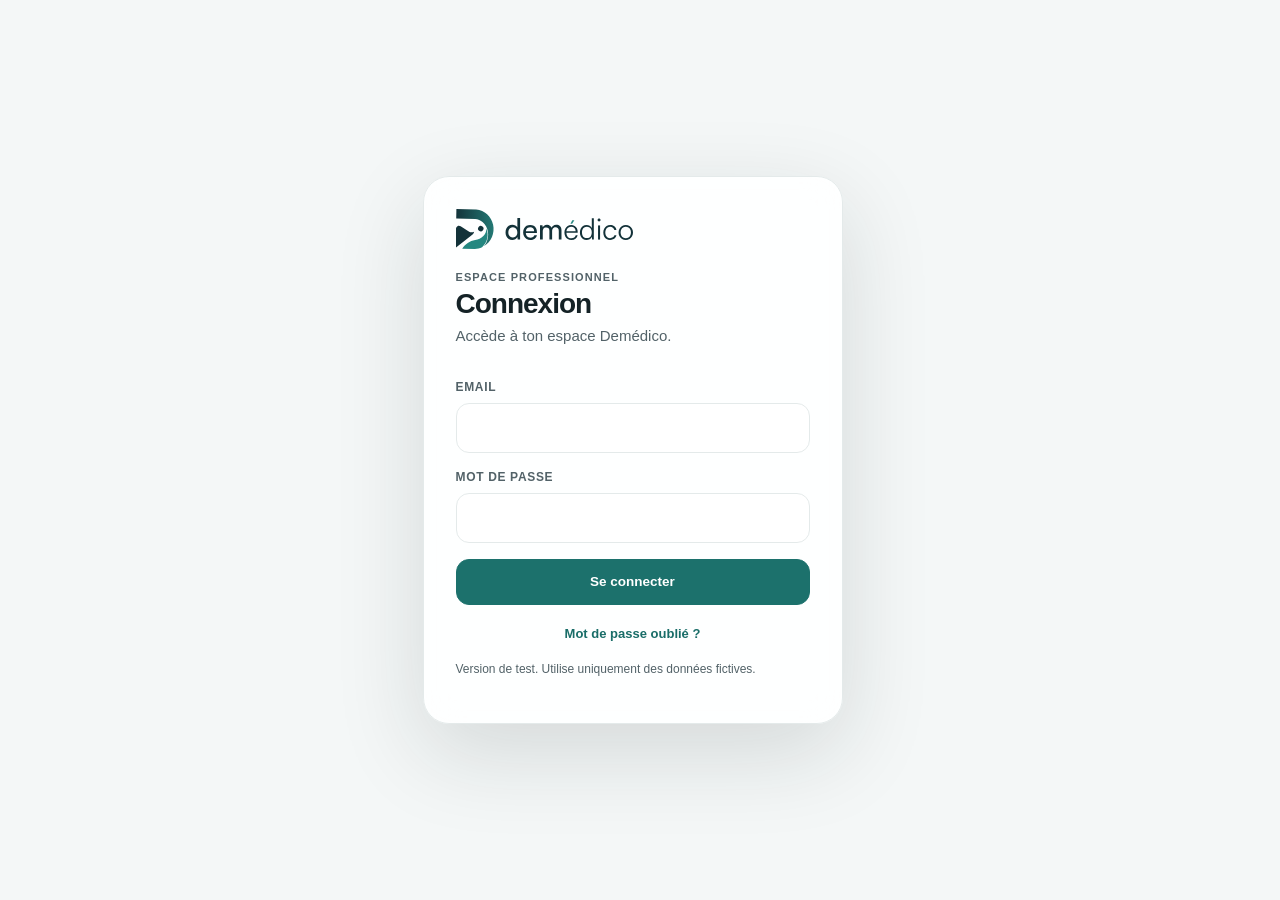
==== commit 89fa320c: "Publication Demédico 41f254b" ====
--- a/next/index.html
+++ b/next/index.html
@@ -10,15 +10,15 @@
 <link rel="icon" type="image/png" sizes="64x64" href="assets/favicon-64.png">
 <link rel="apple-touch-icon" href="assets/apple-touch-icon.png">
 <link rel="manifest" href="manifest.webmanifest">
-<link rel="stylesheet" href="assets/app.css?v=3d08debe75">
-<link rel="stylesheet" href="assets/onboarding.css?v=3d08debe75">
+<link rel="stylesheet" href="assets/app.css?v=d5c617efec">
+<link rel="stylesheet" href="assets/onboarding.css?v=d5c617efec">
 </head>
 <body>
 <div id="boot" class="boot"><div class="boot-card"><img src="[data-uri]" alt="Demédico"><div class="spinner"></div><p>Ouverture de Demédico…</p></div></div>
 <div id="toasts" class="toasts"></div>
-<script>window.__DEMEDICO_CONFIG__={"url":"https://asddgbbqevnpdozhjuho.supabase.co","publishableKey":"sb_publishable_VYEtJ52_48NWMdSwbBxl7w_WYoaHsxk"};window.__DEMEDICO_DIAL__={AC:'247',AD:'376',AE:'971',AF:'93',AG:'1',AI:'1',AL:'355',AM:'374',AO:'244',AR:'54',AS:'1',AT:'43',AU:'61',AW:'297',AX:'358',AZ:'994',BA:'387',BB:'1',BD:'880',BE:'32',BF:'226',BG:'359',BH:'973',BI:'257',BJ:'229',BL:'590',BM:'1',BN:'673',BO:'591',BQ:'599',BR:'55',BS:'1',BT:'975',BW:'267',BY:'375',BZ:'501',CA:'1',CC:'61',CD:'243',CF:'236',CG:'242',CH:'41',CI:'225',CK:'682',CL:'56',CM:'237',CN:'86',CO:'57',CR:'506',CU:'53',CV:'238',CW:'599',CX:'61',CY:'357',CZ:'420',DE:'49',DJ:'253',DK:'45',DM:'1',DO:'1',DZ:'213',EC:'593',EE:'372',EG:'20',EH:'212',ER:'291',ES:'34',ET:'251',FI:'358',FJ:'679',FK:'500',FM:'691',FO:'298',FR:'33',GA:'241',GB:'44',GD:'1',GE:'995',GF:'594',GG:'44',GH:'233',GI:'350',GL:'299',GM:'220',GN:'224',GP:'590',GQ:'240',GR:'30',GT:'502',GU:'1',GW:'245',GY:'592',HK:'852',HN:'504',HR:'385',HT:'509',HU:'36',ID:'62',IE:'353',IL:'972',IM:'44',IN:'91',IO:'246',IQ:'964',IR:'98',IS:'354',IT:'39',JE:'44',JM:'1',JO:'962',JP:'81',KE:'254',KG:'996',KH:'855',KI:'686',KM:'269',KN:'1',KP:'850',KR:'82',KW:'965',KY:'1',KZ:'7',LA:'856',LB:'961',LC:'1',LI:'423',LK:'94',LR:'231',LS:'266',LT:'370',LU:'352',LV:'371',LY:'218',MA:'212',MC:'377',MD:'373',ME:'382',MF:'590',MG:'261',MH:'692',MK:'389',ML:'223',MM:'95',MN:'976',MO:'853',MP:'1',MQ:'596',MR:'222',MS:'1',MT:'356',MU:'230',MV:'960',MW:'265',MX:'52',MY:'60',MZ:'258',NA:'264',NC:'687',NE:'227',NF:'672',NG:'234',NI:'505',NL:'31',NO:'47',NP:'977',NR:'674',NU:'683',NZ:'64',OM:'968',PA:'507',PE:'51',PF:'689',PG:'675',PH:'63',PK:'92',PL:'48',PM:'508',PR:'1',PS:'970',PT:'351',PW:'680',PY:'595',QA:'974',RE:'262',RO:'40',RS:'381',RU:'7',RW:'250',SA:'966',SB:'677',SC:'248',SD:'249',SE:'46',SG:'65',SH:'290',SI:'386',SJ:'47',SK:'421',SL:'232',SM:'378',SN:'221',SO:'252',SR:'597',SS:'211',ST:'239',SV:'503',SX:'1',SY:'963',SZ:'268',TA:'290',TC:'1',TD:'235',TG:'228',TH:'66',TJ:'992',TK:'690',TL:'670',TM:'993',TN:'216',TO:'676',TR:'90',TT:'1',TV:'688',TW:'886',TZ:'255',UA:'380',UG:'256',US:'1',UY:'598',UZ:'998',VA:'39',VC:'1',VE:'58',VG:'1',VI:'1',VN:'84',VU:'678',WF:'681',WS:'685',XK:'383',YE:'967',YT:'262',ZA:'27',ZM:'260',ZW:'263'};window.__DEMEDICO_LOGO__="[data-uri]";window.__DEMEDICO_APP_ASSET__="assets/app.js?v=3d08debe75";window.__DEMEDICO_ONBOARDING_ASSET__="assets/onboarding.js?v=3d08debe75";</script>
+<script>window.__DEMEDICO_CONFIG__={"url":"https://asddgbbqevnpdozhjuho.supabase.co","publishableKey":"sb_publishable_VYEtJ52_48NWMdSwbBxl7w_WYoaHsxk"};window.__DEMEDICO_DIAL__={AC:'247',AD:'376',AE:'971',AF:'93',AG:'1',AI:'1',AL:'355',AM:'374',AO:'244',AR:'54',AS:'1',AT:'43',AU:'61',AW:'297',AX:'358',AZ:'994',BA:'387',BB:'1',BD:'880',BE:'32',BF:'226',BG:'359',BH:'973',BI:'257',BJ:'229',BL:'590',BM:'1',BN:'673',BO:'591',BQ:'599',BR:'55',BS:'1',BT:'975',BW:'267',BY:'375',BZ:'501',CA:'1',CC:'61',CD:'243',CF:'236',CG:'242',CH:'41',CI:'225',CK:'682',CL:'56',CM:'237',CN:'86',CO:'57',CR:'506',CU:'53',CV:'238',CW:'599',CX:'61',CY:'357',CZ:'420',DE:'49',DJ:'253',DK:'45',DM:'1',DO:'1',DZ:'213',EC:'593',EE:'372',EG:'20',EH:'212',ER:'291',ES:'34',ET:'251',FI:'358',FJ:'679',FK:'500',FM:'691',FO:'298',FR:'33',GA:'241',GB:'44',GD:'1',GE:'995',GF:'594',GG:'44',GH:'233',GI:'350',GL:'299',GM:'220',GN:'224',GP:'590',GQ:'240',GR:'30',GT:'502',GU:'1',GW:'245',GY:'592',HK:'852',HN:'504',HR:'385',HT:'509',HU:'36',ID:'62',IE:'353',IL:'972',IM:'44',IN:'91',IO:'246',IQ:'964',IR:'98',IS:'354',IT:'39',JE:'44',JM:'1',JO:'962',JP:'81',KE:'254',KG:'996',KH:'855',KI:'686',KM:'269',KN:'1',KP:'850',KR:'82',KW:'965',KY:'1',KZ:'7',LA:'856',LB:'961',LC:'1',LI:'423',LK:'94',LR:'231',LS:'266',LT:'370',LU:'352',LV:'371',LY:'218',MA:'212',MC:'377',MD:'373',ME:'382',MF:'590',MG:'261',MH:'692',MK:'389',ML:'223',MM:'95',MN:'976',MO:'853',MP:'1',MQ:'596',MR:'222',MS:'1',MT:'356',MU:'230',MV:'960',MW:'265',MX:'52',MY:'60',MZ:'258',NA:'264',NC:'687',NE:'227',NF:'672',NG:'234',NI:'505',NL:'31',NO:'47',NP:'977',NR:'674',NU:'683',NZ:'64',OM:'968',PA:'507',PE:'51',PF:'689',PG:'675',PH:'63',PK:'92',PL:'48',PM:'508',PR:'1',PS:'970',PT:'351',PW:'680',PY:'595',QA:'974',RE:'262',RO:'40',RS:'381',RU:'7',RW:'250',SA:'966',SB:'677',SC:'248',SD:'249',SE:'46',SG:'65',SH:'290',SI:'386',SJ:'47',SK:'421',SL:'232',SM:'378',SN:'221',SO:'252',SR:'597',SS:'211',ST:'239',SV:'503',SX:'1',SY:'963',SZ:'268',TA:'290',TC:'1',TD:'235',TG:'228',TH:'66',TJ:'992',TK:'690',TL:'670',TM:'993',TN:'216',TO:'676',TR:'90',TT:'1',TV:'688',TW:'886',TZ:'255',UA:'380',UG:'256',US:'1',UY:'598',UZ:'998',VA:'39',VC:'1',VE:'58',VG:'1',VI:'1',VN:'84',VU:'678',WF:'681',WS:'685',XK:'383',YE:'967',YT:'262',ZA:'27',ZM:'260',ZW:'263'};window.__DEMEDICO_LOGO__="[data-uri]";window.__DEMEDICO_APP_ASSET__="assets/app.js?v=d5c617efec";window.__DEMEDICO_ONBOARDING_ASSET__="assets/onboarding.js?v=d5c617efec";</script>
 <script src="vendor/supabase-js-2.45.4.js"></script>
-<script src="assets/auth-bootstrap.js?v=3d08debe75"></script>
-<script src="assets/mobile-plus-fix.js?v=3d08debe75"></script>
+<script src="assets/auth-bootstrap.js?v=d5c617efec"></script>
+<script src="assets/mobile-plus-fix.js?v=d5c617efec"></script>
 </body>
 </html>
--- a/next/assets/app.css
+++ b/next/assets/app.css
@@ -1,595 +1,3435 @@
-:root{
-  --bg:#f6f8f8;
-  --surface:#ffffff;
-  --surface-soft:#f9fbfb;
-  --surface-muted:#f1f5f4;
-  --surface-strong:#e8efed;
-  --text:#152326;
-  --text-2:#526165;
-  --text-3:#839094;
-  --line:rgba(28,54,59,.10);
-  --line-strong:rgba(28,54,59,.16);
-  --brand:#287f79;
-  --brand-strong:#123c3b;
-  --brand-soft:#e8f3f1;
-  --brand-faint:rgba(40,127,121,.08);
-  --ok:#2e7a58;
-  --ok-soft:#e9f4ee;
-  --warn:#9b6a31;
-  --warn-soft:#faf1e6;
-  --danger:#a84f57;
-  --danger-soft:#faecee;
-  --shadow-xs:0 1px 2px rgba(20,35,38,.025);
-  --shadow-sm:0 10px 28px rgba(20,35,38,.045);
-  --shadow-lg:0 28px 90px rgba(20,35,38,.14);
-  --radius-sm:10px;
-  --radius:14px;
-  --radius-lg:20px;
-  --sidebar:232px;
-  --ease:cubic-bezier(.2,.8,.2,1);
-  --font:Inter,ui-sans-serif,-apple-system,BlinkMacSystemFont,"Segoe UI",Roboto,Helvetica,Arial,sans-serif;
-}
-
-*{box-sizing:border-box}
-html{background:var(--bg);width:100%;max-width:100%;overflow-x:hidden}
-html,body{margin:0;min-height:100%;width:100%;max-width:100%;color:var(--text);font-family:var(--font)}
-body{overflow-x:hidden;background:linear-gradient(180deg,#fafcfc 0,#f6f8f8 260px,#f6f8f8 100%);-webkit-font-smoothing:antialiased;text-rendering:optimizeLegibility}
-button,input,select,textarea{font:inherit}
-button{cursor:pointer}
-a{color:inherit;text-decoration:none}
-.hidden{display:none!important}
-h1,h2,h3,p{margin-top:0}
-h1{font-size:28px;line-height:1.06;letter-spacing:-.045em;margin-bottom:5px}
-h2{font-size:14px;line-height:1.2;letter-spacing:-.015em;margin-bottom:4px}
-h3{font-size:13px;margin-bottom:4px}
-.muted{color:var(--text-2)}
-.small{font-size:12px}.tiny{font-size:10px}.danger-text{color:var(--danger)}
-.eyebrow{color:var(--text-3);font-size:10px;font-weight:760;text-transform:uppercase;letter-spacing:.12em}
-
-.boot,.auth{min-height:100vh;min-height:100svh;display:grid;place-items:center;padding:24px}
-.boot-card,.auth-card{width:min(420px,100%);background:rgba(255,255,255,.9);border:1px solid var(--line);border-radius:26px;box-shadow:var(--shadow-lg);padding:32px;backdrop-filter:blur(18px)}
-.boot-card{text-align:center}.boot-card img,.auth-card .logo{width:178px;max-height:52px;object-fit:contain}
-.spinner{width:30px;height:30px;border:2px solid #dce7e5;border-top-color:var(--brand);border-radius:50%;animation:spin .7s linear infinite;margin:24px auto 10px}
+/* DEMÉDICO · Clinical Precision 2027+ · CSS canonique */
+/* UI seulement. Modèle de données, sécurité et traitements inchangés. */
+
+* {
+  box-sizing: border-box;
+}
+
+html,body {
+  margin: 0;
+  min-height: 100%;
+  width: 100%;
+  max-width: 100%;
+  color: var(--text);
+  font-family: var(--font);
+}
+
+button,input,select,textarea {
+  font: inherit;
+}
+
+button {
+  cursor: pointer;
+}
+
+a {
+  color: inherit;
+  text-decoration: none;
+}
+
+.hidden {
+  display: none !important;
+}
+
+h1,h2,h3,p {
+  margin-top: 0;
+}
+
+.muted {
+  color: var(--text-2);
+}
+
+.danger-text {
+  color: var(--danger);
+}
+
+.boot,.auth {
+  min-height: 100svh;
+  display: grid;
+  place-items: center;
+  padding: 24px;
+}
+
+.boot-card,.auth-card {
+  width: min(420px,100%);
+  background: rgba(255,255,255,.9);
+  border: 1px solid var(--line);
+  border-radius: 26px;
+  box-shadow: var(--shadow-lg);
+  padding: 32px;
+  backdrop-filter: blur(18px);
+}
+
+.boot-card {
+  text-align: center;
+}
+
+.boot-card img,.auth-card .logo {
+  width: 178px;
+  max-height: 52px;
+  object-fit: contain;
+}
+
+.spinner {
+  width: 30px;
+  height: 30px;
+  border: 2px solid #dce7e5;
+  border-top-color: var(--brand);
+  border-radius: 50%;
+  animation: spin .7s linear infinite;
+  margin: 24px auto 10px;
+}
+
+.auth-card {
+  display: grid;
+  gap: 16px;
+}
+
+.shell {
+  min-height: 100svh;
+  width: 100%;
+  max-width: 100%;
+  display: grid;
+  grid-template-columns: var(--sidebar) minmax(0,1fr);
+  overflow-x: clip;
+}
+
+.nav button:hover {
+  background: rgba(28,54,59,.055);
+  color: var(--text);
+}
+
+.nav-ico svg {
+  width: 17px;
+  height: 17px;
+  stroke-width: 1.75;
+}
+
+.sidebar-spacer {
+  flex: 1;
+}
+
+.user-card {
+  padding: 0 10px 10px;
+}
+
+.user-card .link {
+  margin-top: 8px;
+}
+
+.side-card .btn {
+  margin-top: 11px;
+  width: 100%;
+}
+
+.global-search:focus-within {
+  background: #fff;
+  border-color: rgba(40,127,121,.28);
+  box-shadow: 0 0 0 3px var(--brand-faint);
+}
+
+.search-icon {
+  color: var(--text-3);
+  font-size: 16px;
+}
+
+.mobile-brand {
+  display: none;
+}
+
+.mobile-menu {
+  display: none !important;
+}
+
+.btn:active {
+  transform: translateY(0);
+}
+
+.btn.dark {
+  background: var(--text);
+  color: #fff;
+  border-color: var(--text);
+}
+
+.btn.danger {
+  color: var(--danger);
+  border-color: #ecd6d9;
+  background: var(--danger-soft);
+}
+
+.btn:disabled {
+  opacity: .45;
+  cursor: not-allowed;
+  transform: none;
+  box-shadow: none;
+}
+
+.icon-btn:hover {
+  background: #fff;
+  border-color: var(--line-strong);
+}
+
+.grid>* {
+  min-width: 0;
+}
+
+.grid3 {
+  grid-template-columns: repeat(3,minmax(0,1fr));
+}
+
+.grid4 {
+  grid-template-columns: repeat(4,minmax(0,1fr));
+}
+
+.hero-card:before {
+  content: "";
+  position: absolute;
+  inset: 0;
+  background: radial-gradient(circle at 88% 12%,rgba(255,255,255,.12),transparent 26%),linear-gradient(90deg,rgba(255,255,255,.025),transparent 45%);
+  pointer-events: none;
+}
+
+.hero-card:after {
+  content: "";
+  position: absolute;
+  width: 180px;
+  height: 180px;
+  right: -70px;
+  bottom: -100px;
+  border: 1px solid rgba(255,255,255,.13);
+  border-radius: 50%;
+  box-shadow: 0 0 0 32px rgba(255,255,255,.02),0 0 0 64px rgba(255,255,255,.012);
+}
+
+.hero-actions {
+  display: flex;
+  gap: 8px;
+  margin-top: 22px;
+  position: relative;
+  z-index: 2;
+}
+
+.hero-actions .btn:first-child {
+  background: white;
+  color: var(--text);
+}
+
+.hero-actions .btn:last-child {
+  background: rgba(255,255,255,.07);
+  color: white;
+}
+
+.hero-actions .btn:last-child:hover {
+  background: rgba(255,255,255,.12);
+}
+
+.status-dot {
+  width: 7px;
+  height: 7px;
+  border-radius: 50%;
+  background: #62bd90;
+  box-shadow: 0 0 0 4px #eaf6ef;
+}
+
+.next-name {
+  font-size: 15px;
+  font-weight: 740;
+  margin-top: 11px;
+}
+
+.next-foot {
+  border-top: 1px solid var(--line);
+  margin-top: 16px;
+  padding-top: 13px;
+  display: flex;
+  align-items: center;
+  justify-content: space-between;
+  gap: 10px;
+}
+
+.metrics .stat:last-child {
+  border-right: 0;
+}
+
+.stat {
+  position: relative;
+}
+
+.stat .value-plan {
+  font-size: 19px;
+  letter-spacing: -.03em;
+}
+
+.metric-icon {
+  width: 30px;
+  height: 30px;
+  display: grid;
+  place-items: center;
+  border-radius: 9px;
+  background: var(--brand-soft);
+  color: var(--brand);
+  font-size: 13px;
+}
+
+.dashboard-lower {
+  margin-top: 15px;
+}
+
+.schedule-row {
+  display: grid;
+  grid-template-columns: 58px 3px minmax(0,1fr) auto;
+  align-items: center;
+  gap: 12px;
+  padding: 12px 0;
+  border-bottom: 1px solid var(--line);
+}
+
+.schedule-row:last-child {
+  border-bottom: 0;
+}
+
+.schedule-time {
+  font-size: 11px;
+  font-weight: 780;
+}
+
+.schedule-bar {
+  height: 30px;
+  border-radius: 999px;
+  background: var(--brand);
+}
+
+.task-row:last-child {
+  border-bottom: 0;
+}
+
+.full,.full-span {
+  grid-column: 1/-1;
+}
+
+.list {
+  display: grid;
+  gap: 0;
+}
+
+.row-item:last-child {
+  border-bottom: 0;
+}
+
+.grow {
+  flex: 1;
+  min-width: 0;
+}
+
+.divider {
+  height: 1px;
+  background: var(--line);
+  margin: 14px 0;
+}
+
+.timeline {
+  position: relative;
+  display: grid;
+  gap: 0;
+}
+
+.timeline:before {
+  content: "";
+  position: absolute;
+  left: 9px;
+  top: 10px;
+  bottom: 10px;
+  width: 1px;
+  background: var(--line);
+}
+
+.timeline-item {
+  position: relative;
+  padding: 12px 10px 12px 32px;
+  border: 0;
+  border-bottom: 1px solid var(--line);
+  border-radius: 0;
+}
+
+.timeline-item:last-child {
+  border-bottom: 0;
+}
+
+.timeline-item:before {
+  content: "";
+  position: absolute;
+  left: 6px;
+  top: 15px;
+  width: 7px;
+  height: 7px;
+  border-radius: 50%;
+  background: var(--brand);
+  box-shadow: 0 0 0 4px var(--brand-soft);
+}
+
+.progress,.bar {
+  height: 6px;
+  background: #eaf0ef;
+  border-radius: 999px;
+  overflow: hidden;
+}
+
+.progress span,.bar span {
+  display: block;
+  height: 100%;
+  background: var(--brand);
+  border-radius: inherit;
+}
+
+.metric-line {
+  display: flex;
+  justify-content: space-between;
+  gap: 12px;
+  padding: 9px 0;
+  border-bottom: 1px solid var(--line);
+  font-size: 11px;
+}
+
+.metric-line:last-child {
+  border-bottom: 0;
+}
+
+.kpi {
+  font-size: 20px;
+  font-weight: 810;
+  letter-spacing: -.035em;
+}
+
+.alert-card {
+  border-left: 3px solid var(--warn);
+  padding-left: 12px;
+}
+
+.alert-card.high {
+  border-left-color: var(--danger);
+}
+
+.calendar-card {
+  padding: 0;
+  overflow: hidden;
+  background: rgba(255,255,255,.68);
+}
+
+.calendar-scroll {
+  overflow-x: auto;
+}
+
+.calendar-shell {
+  display: grid;
+  grid-template-columns: 66px repeat(5,minmax(150px,1fr));
+  min-width: 900px;
+  border-top: 1px solid var(--line);
+  border-left: 1px solid var(--line);
+}
+
+.cal-cell {
+  min-height: 62px;
+  border-right: 1px solid var(--line);
+  border-bottom: 1px solid var(--line);
+  position: relative;
+  background: rgba(255,255,255,.62);
+}
+
+.cal-head {
+  min-height: auto;
+  padding: 10px;
+  background: rgba(241,245,244,.72);
+  color: var(--text-3);
+  font-size: 9.5px;
+  font-weight: 740;
+  text-align: center;
+}
+
+.cal-time {
+  padding: 8px;
+  color: var(--text-3);
+  font-size: 9.5px;
+  text-align: right;
+  background: rgba(241,245,244,.72);
+}
+
+.cal-event {
+  margin: 5px;
+  border-radius: 8px;
+  padding: 7px;
+  background: var(--brand-soft);
+  border-left: 2px solid var(--brand);
+  color: var(--brand-strong);
+  font-size: 9.5px;
+  font-weight: 700;
+  cursor: pointer;
+}
+
+.cal-event span {
+  font-weight: 500;
+  opacity: .76;
+}
+
+.week-nav {
+  display: flex;
+  justify-content: center;
+  gap: 8px;
+  margin-top: 12px;
+}
+
+.channel-checks {
+  display: flex;
+  gap: 14px;
+  flex-wrap: wrap;
+  padding: 8px 0;
+}
+
+.toasts {
+  position: fixed;
+  right: 18px;
+  bottom: 18px;
+  z-index: 260;
+  width: min(350px,calc(100vw - 36px));
+  display: grid;
+  gap: 8px;
+}
+
+.plan-side-card {
+  width: 100%;
+  display: flex;
+  align-items: center;
+  justify-content: space-between;
+  gap: 10px;
+  border: 1px solid var(--line);
+  background: rgba(255,255,255,.55);
+  border-radius: 13px;
+  padding: 11px 12px;
+  margin: 0 0 10px;
+  text-align: left;
+  color: var(--text);
+  transition: .16s var(--ease);
+}
+
+.plan-side-card:hover {
+  background: #fff;
+  border-color: rgba(40,127,121,.20);
+  transform: translateY(-1px);
+}
+
+.plan-side-card strong {
+  display: block;
+  font-size: 10.5px;
+}
+
+.plan-side-card small {
+  display: block;
+  color: var(--text-3);
+  font-size: 9px;
+  margin-top: 2px;
+}
+
+.plan-arrow {
+  font-size: 18px;
+  color: var(--text-3);
+}
+
+.integration-hero {
+  display: grid;
+  grid-template-columns: minmax(0,1.1fr) minmax(300px,.9fr);
+  gap: 16px;
+  margin-bottom: 22px;
+}
+
+.integration-connect-hero {
+  min-height: 220px;
+  border-radius: 20px;
+  padding: 26px;
+  background: linear-gradient(145deg,#143b39,#1d5d58);
+  color: white;
+  position: relative;
+  overflow: hidden;
+}
+
+.integration-connect-hero:after {
+  content: "";
+  position: absolute;
+  width: 240px;
+  height: 240px;
+  border: 1px solid rgba(255,255,255,.12);
+  border-radius: 50%;
+  right: -90px;
+  bottom: -125px;
+  box-shadow: 0 0 0 38px rgba(255,255,255,.018),0 0 0 76px rgba(255,255,255,.012);
+}
+
+.eyebrow.light {
+  color: rgba(255,255,255,.58);
+}
+
+.integration-connect-hero h2 {
+  margin: 10px 0 10px;
+  font-size: clamp(28px,3.2vw,40px);
+  line-height: 1.02;
+  letter-spacing: -.055em;
+  position: relative;
+  z-index: 1;
+}
+
+.integration-principles {
+  display: grid;
+  gap: 8px;
+  align-content: center;
+}
+
+.integration-principle {
+  display: grid;
+  grid-template-columns: 34px 1fr;
+  gap: 10px;
+  align-items: start;
+  padding: 10px 0;
+  border-bottom: 1px solid var(--line);
+}
+
+.integration-principle:last-child {
+  border-bottom: 0;
+}
+
+.integration-symbol {
+  width: 34px;
+  height: 34px;
+  border-radius: 10px;
+  background: var(--brand-soft);
+  color: var(--brand);
+  display: grid;
+  place-items: center;
+  font-size: 16px;
+}
+
+.integration-principle strong {
+  font-size: 11px;
+}
+
+.integration-principle p {
+  margin: 3px 0 0;
+  color: var(--text-3);
+  font-size: 9.8px;
+  line-height: 1.45;
+}
+
+.integration-section-head {
+  display: flex;
+  justify-content: space-between;
+  align-items: end;
+  gap: 12px;
+  margin: 8px 0 12px;
+}
+
+.integration-section-head h2 {
+  margin: 4px 0 0;
+  font-size: 16px;
+}
+
+.integration-section-head p {
+  margin: 4px 0 0;
+  font-size: 10px;
+}
+
+.integration-grid {
+  display: grid;
+  grid-template-columns: repeat(3,minmax(0,1fr));
+  gap: 12px;
+}
+
+.provider-label {
+  grid-column: 1/-1;
+  margin-top: 8px;
+  color: var(--text-3);
+  font-size: 9px;
+  font-weight: 800;
+  letter-spacing: .11em;
+  text-transform: uppercase;
+}
+
+.integration-card-head {
+  display: flex;
+  justify-content: space-between;
+  align-items: flex-start;
+  gap: 8px;
+}
+
+.integration-logo {
+  width: 40px;
+  height: 40px;
+  border-radius: 12px;
+  background: var(--surface-2);
+  border: 1px solid var(--line);
+  display: grid;
+  place-items: center;
+  font-size: 11px;
+  font-weight: 850;
+}
+
+.integration-card h3 {
+  font-size: 12.5px;
+  margin: 12px 0 5px;
+}
+
+.integration-card>p {
+  font-size: 10px;
+  color: var(--text-3);
+  line-height: 1.5;
+  margin: 0;
+}
+
+.integration-caps {
+  display: flex;
+  gap: 5px;
+  flex-wrap: wrap;
+  margin-top: 10px;
+}
+
+.integration-caps span {
+  font-size: 8.8px;
+  font-weight: 700;
+  padding: 4px 6px;
+  border-radius: 7px;
+  background: var(--surface-2);
+  color: var(--text-2);
+}
+
+.integration-card-foot {
+  display: flex;
+  align-items: center;
+  justify-content: space-between;
+  gap: 8px;
+  margin-top: auto;
+  padding-top: 14px;
+}
+
+.integration-state:before {
+  content: "";
+  width: 6px;
+  height: 6px;
+  border-radius: 50%;
+  background: #aab4b5;
+}
+
+.integration-state.warn:before {
+  background: #d29549;
+}
+
+.integration-state.partner:before {
+  background: #8475be;
+}
+
+.integration-detail p {
+  font-size: 11px;
+  line-height: 1.55;
+}
+
+.subscription-banner strong {
+  color: var(--text);
+}
+
+.subscription-banner.warn {
+  background: #fff8ef;
+  border-color: #eedabf;
+}
+
+.status-dot.amber {
+  background: #d29549;
+  box-shadow: 0 0 0 4px #fbefdf;
+}
+
+.subscription-overview {
+  display: grid;
+  grid-template-columns: 1.18fr .95fr .85fr;
+  gap: 14px;
+  margin-bottom: 22px;
+}
+
+.current-plan-card,.usage-card,.payment-card {
+  min-height: 230px;
+}
+
+.current-plan-title {
+  display: grid;
+  grid-template-columns: 48px minmax(0,1fr) auto;
+  gap: 12px;
+  align-items: start;
+}
+
+.plan-icon {
+  width: 48px;
+  height: 48px;
+  border-radius: 14px;
+  background: #fff3dd;
+  color: #ad6e1d;
+  display: grid;
+  place-items: center;
+  font-size: 20px;
+}
+
+.current-plan-title h2 {
+  margin: 4px 0 0;
+  font-size: 22px;
+}
+
+.current-price {
+  font-size: 34px;
+  font-weight: 820;
+  letter-spacing: -.05em;
+  margin-top: 24px;
+}
+
+.current-price small,.plan-price small {
+  font-size: 10px;
+  font-weight: 700;
+  letter-spacing: 0;
+  color: var(--text-2);
+}
+
+.usage-line {
+  padding: 10px 0;
+  border-bottom: 1px solid var(--line);
+}
+
+.usage-line:last-child {
+  border-bottom: 0;
+}
+
+.usage-copy {
+  display: flex;
+  justify-content: space-between;
+  gap: 10px;
+  font-size: 10.5px;
+}
+
+.usage-copy span {
+  font-weight: 700;
+}
+
+.usage-bar {
+  height: 6px;
+  border-radius: 999px;
+  background: #e8efee;
+  margin-top: 8px;
+  overflow: hidden;
+}
+
+.usage-bar span {
+  display: block;
+  height: 100%;
+  background: var(--brand);
+  border-radius: inherit;
+}
+
+.payment-card .notice {
+  background: var(--surface-2);
+}
+
+.payment-card .notice p {
+  margin: 4px 0 0;
+  color: var(--text-2);
+  font-size: 9.8px;
+  line-height: 1.45;
+}
+
+.plans-head {
+  display: flex;
+  justify-content: space-between;
+  align-items: end;
+  gap: 16px;
+  margin: 4px 0 12px;
+}
+
+.plans-head h2 {
+  margin: 0;
+  font-size: 18px;
+}
+
+.plans-head p {
+  margin: 4px 0 0;
+  font-size: 10.5px;
+}
+
+.annual-gift {
+  margin-left: 6px;
+  color: var(--ok);
+  font-size: 8.8px;
+}
+
+.plan-grid {
+  display: grid;
+  grid-template-columns: repeat(4,minmax(0,1fr));
+  gap: 12px;
+}
+
+.plan-card.active-plan {
+  background: #fff;
+}
+
+.recommend-pill {
+  position: absolute;
+  top: -12px;
+  left: 50%;
+  transform: translateX(-50%);
+  background: var(--brand);
+  color: #fff;
+  border-radius: 999px;
+  padding: 5px 10px;
+  font-size: 8.8px;
+  font-weight: 800;
+  white-space: nowrap;
+}
+
+.plan-price {
+  font-size: 30px;
+  font-weight: 820;
+  letter-spacing: -.05em;
+  margin: 15px 0 6px;
+}
+
+.founder-price {
+  font-size: 9.5px;
+  font-weight: 800;
+  color: #a45b00;
+}
+
+.plan-card>p {
+  font-size: 10px;
+  color: var(--text-2);
+  line-height: 1.45;
+  min-height: 42px;
+}
+
+.plan-card ul {
+  list-style: none;
+  padding: 0;
+  margin: 14px 0 18px;
+  display: grid;
+  gap: 8px;
+  font-size: 10px;
+}
+
+.plan-card li {
+  line-height: 1.35;
+}
+
+.plan-card li::first-letter {
+  color: var(--ok);
+}
+
+.plan-card>.btn {
+  margin-top: auto;
+}
+
+.request-history {
+  margin-top: 18px;
+}
+
+.nav-scrim {
+  position: fixed;
+  inset: 0;
+  z-index: 39;
+  background: rgba(20,34,38,.32);
+  opacity: 0;
+  transition: opacity .2s ease;
+  -webkit-tap-highlight-color: transparent;
+}
+
+.nav-scrim.show {
+  opacity: 1;
+}
+
+body.menu-open {
+  overflow: hidden;
+}
+
+h3 {
+  font-size: 17px;
+  margin-bottom: 4px;
+  line-height: 1.35;
+}
+
+.small {
+  font-size: 13px;
+  line-height: 1.45;
+}
+
+.tiny {
+  font-size: 12px;
+  line-height: 1.45;
+}
+
+.brand {
+  padding: 8px 10px 28px;
+}
+
+.nav {
+  display: grid;
+  gap: 4px;
+}
+
+.nav-ico,.nav-ico svg {
+  width: 19px;
+  height: 19px;
+}
+
+.nav-ico {
+  width: 17px;
+  height: 17px;
+  display: grid;
+  place-items: center;
+  flex: 0 0 17px;
+  flex-basis: 19px;
+}
+
+.version-label {
+  padding: 0 10px 10px;
+  color: #9ba5a8;
+  font-size: 10px;
+  font-weight: 760;
+  letter-spacing: .08em;
+}
+
+.user-card strong {
+  display: block;
+  font-size: 13px;
+  overflow: hidden;
+  text-overflow: ellipsis;
+}
+
+.user-card .meta {
+  display: block;
+  margin-top: 3px;
+  font-size: 12px;
+}
+
+.side-card {
+  padding: 16px;
+  border: 1px solid var(--line);
+  background: #fff;
+  border-radius: 16px;
+  box-shadow: none;
+}
+
+.side-card p {
+  margin: 5px 0 0;
+  color: var(--text-2);
+  font-size: 13px;
+  line-height: 1.45;
+}
+
+.content {
+  min-width: 0;
+  width: 100%;
+  max-width: 100%;
+  padding-bottom: 52px;
+}
+
+.topbar-left h1 {
+  margin: 0;
+  font-size: 24px;
+  letter-spacing: -.04em;
+  line-height: 1.05;
+}
+
+.actions {
+  display: flex;
+  gap: 10px;
+  flex-wrap: wrap;
+}
+
+.btn:hover {
+  transform: translateY(-1px);
+  background: #fff;
+  border-color: var(--line-strong);
+  box-shadow: none;
+}
+
+.icon-btn svg {
+  width: 20px;
+  height: 20px;
+  stroke-width: 1.8;
+}
+
+.sub {
+  font-size: 13px;
+  margin: 4px 0 0;
+  color: var(--text-3);
+  line-height: 1.45;
+  margin-top: 5px;
+}
+
+.field textarea {
+  resize: vertical;
+  min-height: 120px;
+  line-height: 1.5;
+}
+
+.search {
+  min-width: 280px;
+  flex: 1;
+}
+
+.toolbar {
+  display: flex;
+  justify-content: space-between;
+  align-items: center;
+  gap: 12px;
+  margin-bottom: 18px;
+}
+
+.grow strong {
+  display: block;
+  font-size: 14px;
+  line-height: 1.35;
+}
+
+.patient-head {
+  display: flex;
+  align-items: flex-start;
+  gap: 14px;
+}
+
+.patient-head .avatar {
+  width: 56px;
+  height: 56px;
+  border-radius: 17px;
+  flex-basis: 56px;
+  font-size: 16px;
+}
+
+.patient-head h1 {
+  margin: 2px 0 5px;
+  font-size: 26px;
+}
+
+.hero {
+  display: grid;
+  grid-template-columns: minmax(0,1.45fr) minmax(320px,.55fr);
+  gap: 16px;
+  margin-bottom: 18px;
+}
+
+.next-meta {
+  color: var(--text-2);
+  font-size: 13px;
+  margin-top: 4px;
+}
+
+.task-check {
+  width: 44px;
+  height: 44px;
+  border: 1px solid var(--line);
+  border-radius: 13px;
+  display: grid;
+  place-items: center;
+  color: var(--brand);
+  background: var(--surface-soft);
+}
+
+.task-row {
+  display: grid;
+  grid-template-columns: 44px minmax(0,1fr) auto;
+  align-items: center;
+  gap: 12px;
+  padding: 12px 0;
+  border-bottom: 1px solid var(--line);
+  background: transparent;
+}
+
+.modal-head {
+  display: flex;
+  justify-content: space-between;
+  gap: 12px;
+  align-items: center;
+  margin-bottom: 20px;
+}
+
+.channel-segmented {
+  width: 100%;
+  display: grid;
+  grid-template-columns: repeat(3,minmax(0,1fr));
+  padding: 5px;
+}
+
+.channel-segmented button>span {
+  font-size: 14px;
+  font-weight: 720;
+}
+
+.contact-form {
+  gap: 18px;
+}
+
+.contact-continue {
+  width: 100%;
+}
+
+.contact-history .row-item {
+  min-height: 58px;
+}
+
+.agenda-mobile {
+  display: none;
+}
+
+.mobile-bottom-nav,.mobile-more-backdrop {
+  display: none;
+}
+
+.mobile-more-icon {
+  display: flex;
+  align-items: center;
+  justify-content: center;
+  gap: 3px;
+  height: 20px;
+}
+
+.mobile-more-icon i {
+  width: 4px;
+  height: 4px;
+  border-radius: 50%;
+  background: currentColor;
+}
+
+button:focus-visible,input:focus-visible,select:focus-visible,textarea:focus-visible {
+  outline-color: rgba(36,135,128,.30);
+}
+
+.recovery-card .recovery-cancel {
+  justify-self: center;
+  min-height: 44px;
+  padding: 8px 4px;
+}
+
+.topbar-left p {
+  margin: 4px 0 0;
+  color: var(--text-3);
+  font-size: 13px;
+  white-space: nowrap;
+  overflow: hidden;
+  text-overflow: ellipsis;
+  display: none !important;
+}
+
+.patient-row:hover {
+  background: var(--brand-faint);
+}
+
+.patient-row:focus-visible {
+  outline: 3px solid rgba(36,135,128,.22);
+  outline-offset: -3px;
+  border-radius: 14px;
+}
+
+:root {
+  --bg: #F4F7F7;
+  --surface: #FFFFFF;
+  --surface-soft: #F8FAFA;
+  --surface-muted: #F1F5F4;
+  --surface-strong: #E8EFED;
+  --text: #142226;
+  --text-2: #526268;
+  --text-3: #607176;
+  --line: #E4EAEA;
+  --line-strong: #CBD8D8;
+  --brand: #248780;
+  --brand-strong: #133239;
+  --brand-soft: #E8F3F1;
+  --brand-faint: rgba(36,135,128,.09);
+  --ok: #2F7A58;
+  --ok-soft: #e9f4ee;
+  --warn: #A96D2D;
+  --warn-soft: #faf1e6;
+  --danger: #B24F56;
+  --danger-soft: #faecee;
+  --shadow-xs: 0 1px 2px rgba(20,35,38,.025);
+  --shadow-sm: 0 10px 28px rgba(20,35,38,.045);
+  --shadow-lg: 0 28px 90px rgba(20,35,38,.14);
+  --radius-sm: 12px;
+  --radius: 16px;
+  --radius-lg: 20px;
+  --sidebar: 242px;
+  --ease: cubic-bezier(.2,.8,.2,1);
+  --font: Inter,ui-sans-serif,-apple-system,BlinkMacSystemFont,"Segoe UI",Roboto,Helvetica,Arial,sans-serif;
+  --surface-2: #F1F5F4;
+  --brand-action: #1C716C;
+  --brand-link: #196D68;
+  --ok-text: #216B4A;
+  --warn-text: #82531F;
+  --danger-text: #A13D48;
+  --radius-xl: 24px;
+}
+
+html {
+  background: var(--bg);
+  width: 100%;
+  max-width: 100%;
+  overflow-x: hidden;
+  scrollbar-gutter: stable;
+}
+
+body {
+  overflow-x: hidden;
+  background: var(--bg);
+  -webkit-font-smoothing: antialiased;
+  text-rendering: optimizeLegibility;
+  font-size: 15px;
+  line-height: 1.5;
+}
+
+h1 {
+  font-size: 28px;
+  line-height: 1.16;
+  letter-spacing: -.036em;
+  margin-bottom: 5px;
+}
+
+h2 {
+  font-size: 20px;
+  line-height: 1.28;
+  letter-spacing: -.025em;
+  margin-bottom: 4px;
+}
+
+.muted,.sub {
+  color: var(--text-2);
+}
+
+.eyebrow {
+  color: var(--text-2);
+  font-size: 11px;
+  font-weight: 720;
+  text-transform: uppercase;
+  letter-spacing: .10em;
+  line-height: 1.4;
+}
+
+.help,.meta,.small {
+  line-height: 1.52;
+}
+
+.brand img {
+  display: block;
+  width: 174px;
+  max-width: 100%;
+  height: auto;
+}
+
+.sidebar {
+  position: sticky;
+  top: 0;
+  height: 100vh;
+  padding: 20px 12px 18px;
+  border-right: 1px solid var(--line);
+  background: var(--surface-soft);
+  backdrop-filter: none;
+  display: flex;
+  flex-direction: column;
+  z-index: 20;
+}
+
+.nav button {
+  width: 100%;
+  border: 0;
+  background: transparent;
+  color: #59686b;
+  padding: 0 12px;
+  border-radius: 12px;
+  display: flex;
+  align-items: center;
+  gap: 11px;
+  text-align: left;
+  transition: .16s var(--ease);
+  font-size: 13.5px;
+  font-weight: 650;
+  min-height: 46px;
+}
+
+.nav button.active {
+  background: var(--brand-soft);
+  color: var(--brand-strong);
+}
+
+.nav button:focus-visible {
+  outline-offset: -2px;
+}
+
+.topbar {
+  min-height: 76px;
+  display: flex;
+  align-items: center;
+  justify-content: flex-end;
+  gap: 16px;
+  padding: 14px clamp(24px,3vw,40px);
+  border-bottom: 1px solid var(--line);
+  background: rgba(244,247,247,.96);
+  backdrop-filter: saturate(145%) blur(12px);
+  position: sticky;
+  top: 0;
+  z-index: 15;
+  box-shadow: none;
+}
+
+.top-actions {
+  display: flex;
+  align-items: center;
+  gap: 8px;
+  margin-left: auto;
+}
+
+.global-search {
+  width: min(310px,30vw);
+  height: 44px;
+  border: 1px solid var(--line-strong);
+  background: var(--surface);
+  border-radius: 14px;
+  display: flex;
+  align-items: center;
+  gap: 8px;
+  padding: 0 13px;
+  box-shadow: none;
+  transition: .16s var(--ease);
+}
+
+.global-search input {
+  flex: 1;
+  border: 0;
+  outline: 0;
+  min-width: 0;
+  color: var(--text);
+  background: transparent;
+  font-size: 14px;
+}
+
+.global-search input::placeholder {
+  color: var(--text-3);
+  opacity: 1;
+}
+
+.kbd {
+  border: 1px solid var(--line);
+  background: var(--surface-muted);
+  color: var(--text-2);
+  border-radius: 6px;
+  font-size: 10px;
+  padding: 2px 5px;
+}
+
+.page {
+  width: 100%;
+  max-width: 1500px;
+  min-width: 0;
+  margin: 0 auto;
+  padding: clamp(26px,3vw,44px) clamp(24px,3vw,44px) 56px;
+}
+
+.page-head {
+  display: flex;
+  align-items: flex-start;
+  justify-content: space-between;
+  gap: 22px;
+  margin-bottom: 26px;
+}
+
+.page-head h1 {
+  font-size: clamp(27px,2vw,32px);
+  margin: 0;
+  letter-spacing: -.035em;
+  line-height: 1.16;
+  font-weight: 760;
+}
+
+.page-head p {
+  margin: 5px 0 0;
+  font-size: 14px;
+  color: var(--text-2);
+  line-height: 1.55;
+  margin-top: 8px;
+  max-width: 65ch;
+}
+
+.page-head .actions {
+  flex-shrink: 0;
+}
+
+.btn {
+  min-height: 46px;
+  border: 1px solid var(--line);
+  border-radius: 13px;
+  padding: 0 16px;
+  background: #fff;
+  color: var(--text);
+  font-size: 13.5px;
+  font-weight: 700;
+  display: inline-flex;
+  align-items: center;
+  justify-content: center;
+  gap: 7px;
+  transition: transform .14s var(--ease),background .14s,border-color .14s,color .14s,box-shadow .14s;
+  box-shadow: none;
+}
+
+.btn.primary {
+  background: var(--brand-action);
+  color: #fff;
+  border-color: var(--brand-action);
+}
+
+.btn.primary:hover {
+  background: #185F5B;
+  border-color: #185F5B;
+}
+
+.btn.sm {
+  min-height: 44px;
+  padding: 0 13px;
+  font-size: 13px;
+  border-radius: 13px;
+}
+
+.btn.ghost {
+  background: transparent;
+}
+
+.link {
+  border: 0;
+  background: transparent;
+  color: var(--brand-link);
+  padding: 0;
+  font-weight: 700;
+  font-size: 13px;
+  min-height: 24px;
+}
+
+.btn:focus-visible,.link:focus-visible,.icon-btn:focus-visible {
+  outline: 3px solid var(--brand-action);
+  outline-offset: 3px;
+}
+
+.icon-btn {
+  width: 44px;
+  height: 44px;
+  padding: 0;
+  border: 1px solid var(--line-strong);
+  background: #fff;
+  display: grid;
+  place-items: center;
+  border-radius: 13px;
+  color: var(--text-2);
+  font-weight: 800;
+  transition: .14s var(--ease);
+}
+
+.card {
+  background: var(--surface);
+  border: 1px solid var(--line);
+  border-radius: 20px;
+  padding: 22px;
+  box-shadow: none;
+  min-width: 0;
+  backdrop-filter: none;
+}
+
+.card-head h2 {
+  margin: 0;
+  font-size: 19px;
+  letter-spacing: -.025em;
+}
+
+.card-head {
+  display: flex;
+  align-items: center;
+  justify-content: space-between;
+  gap: 12px;
+  margin-bottom: 20px;
+}
+
+.grid {
+  display: grid;
+  gap: 16px;
+}
+
+.grid2 {
+  grid-template-columns: minmax(0,1.35fr) minmax(270px,.65fr);
+}
+
+.stat .label {
+  margin-top: 4px;
+  color: var(--text-2);
+  font-size: 13.5px;
+  line-height: 1.44;
+}
+
+.stat .value {
+  margin-top: 18px;
+  font-size: clamp(28px,2.5vw,34px);
+  font-weight: 790;
+  letter-spacing: -.055em;
+  line-height: 1.06;
+}
+
+.metrics {
+  gap: 0;
+  margin: 18px 0;
+  border-top: 1px solid var(--line);
+  border-bottom: 1px solid var(--line);
+  background: transparent;
+}
+
+.metrics .stat {
+  border: 0;
+  border-right: 1px solid var(--line);
+  border-radius: 0;
+  background: transparent;
+  padding: 21px;
+  backdrop-filter: none;
+}
+
+.metric-badge {
+  position: absolute;
+  right: 18px;
+  top: 18px;
+  font-size: 11px;
+  border-radius: 999px;
+  padding: 4px 7px;
+  background: var(--surface-muted);
+  color: var(--text-2);
+  font-weight: 700;
+}
+
+.hero-card {
+  min-height: 194px;
+  background: linear-gradient(120deg,#133D3C 0%,#1D655F 100%);
+  color: white;
+  border-radius: 22px;
+  padding: clamp(22px,3vw,30px);
+  position: relative;
+  overflow: hidden;
+  box-shadow: none;
+  border: 1px solid #23514F;
+}
+
+.hero-card h2 {
+  position: relative;
+  z-index: 1;
+  margin: 16px 0 7px;
+  font-size: clamp(31px,3vw,42px);
+  line-height: 1.04;
+  letter-spacing: -.055em;
+  max-width: 620px;
+}
+
+.hero-card p {
+  position: relative;
+  z-index: 1;
+  margin: 0;
+  color: rgba(255,255,255,.89);
+  max-width: 590px;
+  font-size: 14px;
+  line-height: 1.55;
+}
+
+.hero-kicker {
+  position: relative;
+  z-index: 1;
+  color: rgba(255,255,255,.78);
+  font-size: 11px;
+  font-weight: 760;
+  letter-spacing: .13em;
+  text-transform: uppercase;
+}
+
+.hero-actions .btn {
+  border-color: rgba(255,255,255,.14);
+  box-shadow: none;
+  min-height: 46px;
+}
+
+.next-card {
+  background: var(--surface);
+  border: 1px solid rgba(28,54,59,.08);
+  border-radius: 20px;
+  padding: 22px;
+  box-shadow: none;
+  border-color: var(--line);
+}
+
+.next-card .card-head {
+  margin-bottom: 12px;
+}
+
+.next-time {
+  font-size: 38px;
+  font-weight: 770;
+  letter-spacing: -.055em;
+  line-height: 1;
+}
+
+.field {
+  display: grid;
+  gap: 8px;
+}
+
+.field label {
+  color: var(--text-2);
+  font-size: 12px;
+  font-weight: 740;
+  letter-spacing: .055em;
+  text-transform: uppercase;
+  line-height: 1.35;
+}
+
+.field input,.field select,.field textarea,.search input {
+  width: 100%;
+  border: 1px solid var(--line-strong);
+  background: var(--surface);
+  color: var(--text);
+  border-radius: 13px;
+  outline: none;
+  padding: 12px 14px;
+  font-size: 15px;
+  transition: border .14s,box-shadow .14s,background .14s;
+  min-height: 50px;
+  border-color: var(--line);
+  line-height: 1.45;
+}
+
+.field input::placeholder,.field textarea::placeholder,.search input::placeholder {
+  color: var(--text-3);
+  opacity: 1;
+}
+
+.field input:focus,.field select:focus,.field textarea:focus,.search input:focus {
+  background: #fff;
+  border-color: var(--brand-action);
+  box-shadow: 0 0 0 3px rgba(28,113,108,.13);
+}
+
+.field input:disabled,.field select:disabled,.field textarea:disabled {
+  background: var(--surface-muted);
+  color: var(--text-2);
+  cursor: not-allowed;
+}
+
+.channel-checks label {
+  display: inline-flex;
+  align-items: center;
+  gap: 9px;
+  text-transform: none;
+  letter-spacing: 0;
+  font-size: 13px;
+  color: var(--text-2);
+  min-height: 44px;
+  padding: 8px 10px;
+  border: 1px solid var(--line);
+  border-radius: 11px;
+  background: var(--surface);
+}
+
+.channel-checks input {
+  width: 18px;
+  height: 18px;
+  accent-color: var(--brand-action);
+}
+
+.help {
+  color: var(--text-2);
+  font-size: 12.5px;
+  line-height: 1.5;
+}
+
+.form-grid {
+  display: grid;
+  grid-template-columns: repeat(2,minmax(0,1fr));
+  gap: 16px;
+}
+
+.segmented {
+  display: flex;
+  padding: 4px;
+  background: var(--surface-muted);
+  border-radius: 14px;
+  width: max-content;
+  max-width: 100%;
+  gap: 2px;
+  border: 1px solid var(--line);
+}
+
+.segmented button {
+  border: 0;
+  padding: 0 14px;
+  background: transparent;
+  color: var(--text-2);
+  font-size: 13px;
+  font-weight: 700;
+  border-radius: 11px;
+  min-height: 44px;
+}
+
+.segmented button.active {
+  background: var(--surface);
+  color: var(--brand-strong);
+  box-shadow: 0 1px 3px rgba(20,34,38,.06);
+}
+
+.tabs {
+  display: flex;
+  gap: 4px;
+  padding: 5px;
+  background: var(--surface-muted);
+  border: 1px solid var(--line);
+  border-radius: 15px;
+  overflow-x: auto;
+  margin-bottom: 16px;
+  width: max-content;
+  max-width: 100%;
+}
+
+.tabs button {
+  border: 0;
+  background: transparent;
+  color: var(--text-2);
+  font-size: 13px;
+  font-weight: 720;
+  padding: 0 14px;
+  border-radius: 11px;
+  white-space: nowrap;
+  min-height: 44px;
+}
+
+.tabs button.active {
+  color: var(--brand-strong);
+  background: #fff;
+  box-shadow: 0 1px 3px rgba(20,35,38,.06);
+}
+
+.tabs button:focus-visible,.segmented button:focus-visible {
+  outline: 3px solid var(--brand-action);
+  outline-offset: -2px;
+}
+
+.badge {
+  display: inline-flex;
+  align-items: center;
+  gap: 6px;
+  padding: 6px 9px;
+  border-radius: 999px;
+  font-size: 11.5px;
+  font-weight: 690;
+  background: rgba(28,54,59,.05);
+  color: var(--text-2);
+  line-height: 1.3;
+}
+
+.badge.ok {
+  background: var(--ok-soft);
+  color: var(--ok-text);
+}
+
+.badge.warn {
+  background: var(--warn-soft);
+  color: var(--warn-text);
+}
+
+.badge.danger {
+  background: var(--danger-soft);
+  color: var(--danger-text);
+}
+
+.badge.brand {
+  background: var(--brand-soft);
+  color: var(--brand-link);
+}
+
+.notice {
+  border: 1px solid var(--line);
+  border-radius: 11px;
+  padding: 10px 12px;
+  margin-bottom: 12px;
+  font-size: 13px;
+  background: rgba(255,255,255,.5);
+  line-height: 1.48;
+}
+
+.notice.warn {
+  background: #fff8ef;
+  border-color: #eedabf;
+  color: var(--warn-text);
+}
+
+.empty {
+  min-height: 150px;
+  display: grid;
+  place-items: center;
+  text-align: center;
+  padding: 28px;
+  color: var(--text-2);
+  border: 1px dashed var(--line-strong);
+  border-radius: 16px;
+  background: var(--surface-soft);
+}
+
+.empty strong {
+  color: var(--text);
+  font-size: 14px;
+}
+
+.empty p {
+  max-width: 320px;
+  margin: 6px auto 0;
+  font-size: 13px;
+  line-height: 1.5;
+  color: var(--text-2);
+}
+
+.row-item {
+  display: flex;
+  align-items: center;
+  gap: 14px;
+  border: 0;
+  border-bottom: 1px solid var(--line);
+  border-radius: 0;
+  padding: 13px 4px;
+  background: transparent;
+  min-height: 68px;
+}
+
+.row-item.clickable {
+  cursor: pointer;
+  transition: background .12s ease,border-color .12s ease;
+}
+
+.row-item.clickable:hover {
+  background: var(--brand-faint);
+  padding-left: 4px;
+  padding-right: 4px;
+  border-radius: 12px;
+  border-bottom-color: var(--line);
+}
+
+.row-item.clickable:focus-visible {
+  background: var(--brand-faint);
+  outline: 3px solid var(--brand-action);
+  outline-offset: -3px;
+  border-radius: 12px;
+}
+
+.row-item .grow strong {
+  font-size: 14px;
+}
+
+.meta {
+  color: var(--text-2);
+  font-size: 12.5px;
+  overflow-wrap: anywhere;
+  line-height: 1.45;
+}
+
+.avatar {
+  width: 40px;
+  height: 40px;
+  border-radius: 12px;
+  background: var(--brand-soft);
+  color: var(--brand-strong);
+  display: grid;
+  place-items: center;
+  font-size: 12px;
+  font-weight: 750;
+  flex: 0 0 34px;
+  flex-basis: 40px;
+}
+
+.task-toggle {
+  width: 44px;
+  height: 44px;
+  min-width: 44px;
+  border: 1px solid var(--line-strong);
+  border-radius: 13px;
+  background: var(--surface);
+  color: var(--brand-action);
+  font-weight: 750;
+  display: grid;
+  place-items: center;
+}
+
+.task-toggle[aria-pressed="true"] {
+  background: var(--brand-soft);
+  border-color: var(--brand-action);
+}
+
+.task-toggle:focus-visible {
+  outline: 3px solid var(--brand-action);
+  outline-offset: 2px;
+}
+
+.task-list-row .badge {
+  white-space: nowrap;
+}
+
+.task-list-row .meta {
+  margin-top: 3px;
+}
+
+.task-list-row.is-done .grow strong {
+  text-decoration: line-through;
+  color: var(--text-2);
+}
+
+.segmented.channel-segmented {
+  display: grid;
+  grid-template-columns: repeat(3,minmax(0,1fr));
+  width: 100%;
+}
+
+.channel-segmented button {
+  min-height: 54px;
+  padding: 7px 8px;
+  display: flex;
+  flex-direction: column;
+  align-items: center;
+  justify-content: center;
+  gap: 2px;
+  line-height: 1.15;
+  min-width: 0;
+  width: 100%;
+}
+
+.channel-segmented button small {
+  font-size: 10.5px;
+  color: var(--brand-link);
+  font-weight: 720;
+}
+
+.contact-card {
+  min-width: 0;
+}
+
+.contact-form textarea {
+  min-height: 210px;
+  font-size: 14px;
+  line-height: 1.62;
+}
+
+.contact-history .empty {
+  min-height: 140px;
+}
+
+.modal {
+  width: min(640px,calc(100vw - 28px));
+  max-height: min(86vh,760px);
+  overflow: auto;
+  background: #fff;
+  border: 1px solid var(--line);
+  border-radius: 22px;
+  box-shadow: 0 28px 90px rgba(20,34,38,.18);
+  padding: 24px;
+}
+
+.modal-backdrop {
+  position: fixed;
+  inset: 0;
+  z-index: 90;
+  background: rgba(14,32,33,.46);
+  backdrop-filter: blur(5px);
+  display: grid;
+  place-items: center;
+  padding: 18px;
+}
+
+.modal-head h2 {
+  font-size: 21px;
+}
+
+.modal-head .icon-btn {
+  flex-shrink: 0;
+}
+
+.toast {
+  padding: 13px 15px;
+  background: var(--brand-strong);
+  color: white;
+  border-radius: 13px;
+  box-shadow: var(--shadow-lg);
+  font-size: 13px;
+  line-height: 1.5;
+}
+
+.toast.error {
+  background: var(--danger-text);
+}
+
+.toast[role="status"],.toast[role="alert"] {
+  color: #fff;
+}
+
+.subscription-banner {
+  display: flex;
+  align-items: center;
+  gap: 8px;
+  padding: 12px 14px;
+  border: 1px solid rgba(47,122,88,.16);
+  background: rgba(231,244,237,.68);
+  border-radius: 13px;
+  margin-bottom: 16px;
+  font-size: 13px;
+  color: var(--text-2);
+  line-height: 1.5;
+}
+
+.plan-card {
+  position: relative;
+  border: 1px solid var(--line);
+  background: rgba(255,255,255,.74);
+  border-radius: 18px;
+  padding: 18px;
+  min-height: 360px;
+  display: flex;
+  flex-direction: column;
+}
+
+.plan-card.recommended {
+  border-color: var(--brand-action);
+  box-shadow: inset 0 0 0 1px rgba(40,127,121,.06);
+  background: var(--surface);
+}
+
+.plan-card .btn {
+  min-height: 46px;
+}
+
+.integration-card {
+  min-height: 200px;
+  border: 1px solid var(--line);
+  background: rgba(255,255,255,.70);
+  border-radius: 17px;
+  padding: 15px;
+  display: flex;
+  flex-direction: column;
+  transition: .16s var(--ease);
+}
+
+.integration-card p,.integration-principle p,.integration-card .integration-caps span {
+  color: var(--text-2);
+}
+
+.integration-card:hover {
+  transform: translateY(-2px);
+  background: #fff;
+  box-shadow: 0 8px 28px rgba(20,34,38,.035);
+}
+
+.integration-connect-hero p {
+  max-width: 650px;
+  margin: 0;
+  color: rgba(255,255,255,.9);
+  font-size: 11.5px;
+  line-height: 1.6;
+  position: relative;
+  z-index: 1;
+}
+
+.integration-state {
+  font-size: 8.8px;
+  font-weight: 800;
+  color: var(--text-2);
+  display: inline-flex;
+  align-items: center;
+  gap: 5px;
+}
+
+.mobile-more-item {
+  color: var(--text);
+}
+
+.recovery-card .password-rule {
+  margin: -2px 0 0;
+  color: var(--text-2);
+  font-size: 12.5px;
+  line-height: 1.45;
+}
+
+:focus-visible {
+  outline: 3px solid var(--brand-action);
+  outline-offset: 3px;
+}
+
+.page-head > div:first-child > h1 {
+  display: block !important;
+}
+
+.page-head .patient-head h1 {
+  display: block !important;
+}
+
+.topbar-left {
+  min-width: 0;
+  display: none;
+}
+
+body[data-route="patients"] .top-actions .global-search {
+  display: none;
+}
+
+.patient-list-card {
+  padding: 0;
+  overflow: visible;
+  border-radius: 20px;
+}
+
+.patients-search {
+  display: grid;
+  gap: 11px;
+  margin-bottom: 18px;
+  min-width: 0;
+  position: sticky;
+  top: 76px;
+  z-index: 9;
+  margin: 0;
+  padding: 20px 24px 15px;
+  background: rgba(255,255,255,.98);
+  border-bottom: 1px solid var(--line);
+  border-radius: 20px 20px 0 0;
+}
+
+.patients-search .search {
+  width: 100%;
+  min-width: 0;
+}
+
+.patients-search .search input {
+  width: 100%;
+  min-width: 0;
+  font-size: 15px;
+  min-height: 50px;
+}
+
+.patients-count {
+  min-width: 0;
+  padding: 0 2px;
+  color: var(--text-2);
+  font-size: 12.5px;
+  line-height: 1.4;
+  font-weight: 700;
+  font-variant-numeric: tabular-nums;
+  display: flex;
+  align-items: center;
+  justify-content: space-between;
+  gap: 12px;
+}
+
+.patients-sort {
+  flex: 0 0 auto;
+  padding: 6px 10px;
+  border-radius: 999px;
+  background: var(--brand-soft);
+  color: var(--brand-strong);
+  font-size: 11.5px;
+  font-weight: 720;
+}
+
+.patient-list {
+  padding: 0 24px 14px;
+}
+
+.patient-row {
+  min-height: 74px;
+  padding: 13px 4px;
+  gap: 14px;
+  content-visibility: auto;
+  contain-intrinsic-size: 74px;
+}
+
+.patient-row .avatar {
+  width: 42px;
+  height: 42px;
+  flex-basis: 42px;
+  border-radius: 13px;
+  font-size: 12px;
+}
+
+.patient-name {
+  display: flex;
+  align-items: baseline;
+  min-width: 0;
+  gap: .34em;
+  line-height: 1.26;
+  font-size: 15px;
+  white-space: nowrap;
+  overflow: hidden;
+  text-overflow: ellipsis;
+}
+
+.patient-last-name {
+  flex: 0 1 auto;
+  min-width: 0;
+  overflow: hidden;
+  text-overflow: ellipsis;
+  font-weight: 800;
+  text-transform: uppercase;
+  letter-spacing: .015em;
+  color: var(--text);
+  font-size: 15px;
+}
+
+.patient-first-name {
+  min-width: 0;
+  overflow: hidden;
+  text-overflow: ellipsis;
+  font-weight: 560;
+  color: var(--text-2);
+}
+
+.patient-meta {
+  display: flex;
+  min-width: 0;
+  align-items: center;
+  gap: 0;
+  margin-top: 5px;
+  color: var(--text-2);
+  font-size: 12.5px;
+  line-height: 1.4;
+  white-space: nowrap;
+  overflow: hidden;
+}
+
+.patient-meta span {
+  min-width: 0;
+  overflow: hidden;
+  text-overflow: ellipsis;
+}
+
+.patient-meta span + span::before {
+  content: "·";
+  display: inline-block;
+  margin: 0 8px;
+  color: var(--text-3);
+}
+
+.patient-chevron {
+  flex: 0 0 auto;
+  color: var(--text-2);
+  font-size: 22px;
+  line-height: 1;
+  padding: 8px 5px;
+}
+
+.patient-letter {
+  position: sticky;
+  top: 172px;
+  z-index: 5;
+  margin: 0 -24px;
+  padding: 8px 28px 7px;
+  background: var(--surface-muted);
+  border-top: 1px solid var(--line);
+  border-bottom: 1px solid var(--line);
+  color: var(--brand-strong);
+  font-size: 12px;
+  font-weight: 800;
+  letter-spacing: .1em;
+}
+
+.patients-more-hint {
+  margin: 14px 0 8px;
+  padding: 15px 16px;
+  border-radius: 14px;
+  background: var(--surface-soft);
+  color: var(--text-2);
+  font-size: 12.5px;
+  line-height: 1.45;
+  text-align: center;
+  display: flex;
+  align-items: center;
+  justify-content: space-between;
+  gap: 12px;
+  border: 1px solid var(--line);
+}
+
+.patients-more-hint .btn {
+  color: var(--brand-strong);
+}
+
+.patient-detail-name strong {
+  font-weight: 800;
+  letter-spacing: .014em;
+}
+
+.patient-detail-name span {
+  font-weight: 560;
+  color: var(--text-2);
+}
+
 @keyframes spin{to{transform:rotate(360deg)}}
-.auth-card{display:grid;gap:16px}
-
-.shell{min-height:100vh;min-height:100svh;width:100%;max-width:100%;display:grid;grid-template-columns:var(--sidebar) minmax(0,1fr);overflow-x:clip}
-.sidebar{position:sticky;top:0;height:100vh;padding:18px 12px 16px;border-right:1px solid var(--line);background:rgba(249,251,251,.78);backdrop-filter:blur(22px);display:flex;flex-direction:column;z-index:20}
-.brand{padding:7px 10px 27px}.brand img{display:block;width:172px;max-width:100%;height:auto}
-.nav{display:grid;gap:3px}.nav button{width:100%;border:0;background:transparent;color:#59686b;padding:9px 10px;border-radius:10px;display:flex;align-items:center;gap:10px;text-align:left;transition:.16s var(--ease);font-size:12.5px;font-weight:650}.nav button:hover{background:rgba(28,54,59,.055);color:var(--text)}.nav button.active{background:var(--brand-soft);color:var(--brand-strong)}
-.nav-ico{width:17px;height:17px;display:grid;place-items:center;flex:0 0 17px}.nav-ico svg{width:17px;height:17px;stroke-width:1.75}
-.sidebar-spacer{flex:1}.version-label{padding:0 10px 10px;color:#9ba5a8;font-size:8.5px;font-weight:760;letter-spacing:.08em}.user-card{padding:0 10px 10px}.user-card strong{display:block;font-size:11.5px;overflow:hidden;text-overflow:ellipsis}.user-card .meta{display:block;margin-top:3px}.user-card .link{margin-top:8px}
-.side-card{padding:13px;border:1px solid var(--line);background:rgba(255,255,255,.68);border-radius:14px;box-shadow:none}.side-card p{margin:5px 0 0;color:var(--text-2);font-size:11px;line-height:1.45}.side-card .btn{margin-top:11px;width:100%}
-
-.content{min-width:0;width:100%;max-width:100%;padding-bottom:44px}
-.topbar{min-height:68px;display:flex;align-items:center;justify-content:space-between;gap:16px;padding:12px clamp(20px,3vw,42px);border-bottom:1px solid rgba(28,54,59,.07);background:rgba(250,252,252,.72);backdrop-filter:blur(20px);position:sticky;top:0;z-index:15}
-.topbar-left{min-width:0}.topbar-left h1{margin:0;font-size:clamp(20px,2vw,25px);letter-spacing:-.04em;line-height:1.05}.topbar-left p{margin:4px 0 0;color:var(--text-3);font-size:11px;white-space:nowrap;overflow:hidden;text-overflow:ellipsis}
-.top-actions{display:flex;align-items:center;gap:8px}.global-search{width:min(310px,30vw);height:38px;border:1px solid var(--line);background:rgba(255,255,255,.72);border-radius:10px;display:flex;align-items:center;gap:8px;padding:0 10px;box-shadow:none;transition:.16s var(--ease)}.global-search:focus-within{background:#fff;border-color:rgba(40,127,121,.28);box-shadow:0 0 0 3px var(--brand-faint)}.global-search input{flex:1;border:0;outline:0;min-width:0;color:var(--text);background:transparent;font-size:12px}.search-icon{color:var(--text-3);font-size:16px}.kbd{border:1px solid var(--line);background:rgba(241,245,244,.78);color:var(--text-3);border-radius:6px;font-size:9px;padding:2px 5px}.mobile-brand{display:none}.mobile-menu{display:none!important}
-
-.page{width:100%;max-width:1480px;min-width:0;margin:0 auto;padding:30px clamp(20px,3vw,42px)}
-.page-head{display:flex;align-items:flex-start;justify-content:space-between;gap:18px;margin-bottom:18px}.page-head h1{font-size:19px;margin:0;letter-spacing:-.035em}.page-head p{margin:5px 0 0;font-size:11px;color:var(--text-3)}.actions{display:flex;gap:8px;flex-wrap:wrap}
-
-.btn{min-height:37px;border:1px solid var(--line);border-radius:10px;padding:0 12px;background:rgba(255,255,255,.74);color:var(--text);font-size:11px;font-weight:720;display:inline-flex;align-items:center;justify-content:center;gap:7px;transition:transform .14s var(--ease),background .14s,border-color .14s,color .14s,box-shadow .14s}.btn:hover{transform:translateY(-1px);background:#fff;border-color:var(--line-strong);box-shadow:var(--shadow-xs)}.btn:active{transform:translateY(0)}.btn.primary{background:var(--brand);color:white;border-color:var(--brand)}.btn.primary:hover{background:#216f69;border-color:#216f69}.btn.dark{background:var(--text);color:#fff;border-color:var(--text)}.btn.ghost{background:transparent}.btn.danger{color:var(--danger);border-color:#ecd6d9;background:var(--danger-soft)}.btn.sm{min-height:32px;padding:0 10px;font-size:10.5px;border-radius:9px}.btn:disabled{opacity:.45;cursor:not-allowed;transform:none;box-shadow:none}.link{border:0;background:transparent;color:var(--brand);padding:0;font-weight:700;font-size:11px}.icon-btn{width:36px;height:36px;padding:0;border:1px solid var(--line);background:rgba(255,255,255,.7);display:grid;place-items:center;border-radius:10px;color:var(--text-2);font-weight:800;transition:.14s var(--ease)}.icon-btn:hover{background:#fff;border-color:var(--line-strong)}
-
-.grid{display:grid;gap:14px}.grid>*{min-width:0}.grid2{grid-template-columns:minmax(0,1.35fr) minmax(300px,.65fr)}.grid3{grid-template-columns:repeat(3,minmax(0,1fr))}.grid4{grid-template-columns:repeat(4,minmax(0,1fr))}
-.card{background:rgba(255,255,255,.72);border:1px solid rgba(28,54,59,.075);border-radius:18px;padding:18px;box-shadow:none;min-width:0;backdrop-filter:blur(12px)}
-.card-head{display:flex;align-items:center;justify-content:space-between;gap:12px;margin-bottom:14px}.card-head h2{margin:0}.sub{font-size:10.5px;margin:4px 0 0;color:var(--text-3)}
-
-.hero{display:grid;grid-template-columns:minmax(0,1.45fr) minmax(320px,.55fr);gap:14px;margin-bottom:15px}
-.hero-card{min-height:194px;background:linear-gradient(135deg,rgba(20,65,64,.98),rgba(31,111,105,.95));color:white;border-radius:22px;padding:clamp(22px,3vw,30px);position:relative;overflow:hidden;box-shadow:0 18px 45px rgba(20,65,64,.09)}
-.hero-card:before{content:"";position:absolute;inset:0;background:radial-gradient(circle at 88% 12%,rgba(255,255,255,.12),transparent 26%),linear-gradient(90deg,rgba(255,255,255,.025),transparent 45%);pointer-events:none}
-.hero-card:after{content:"";position:absolute;width:180px;height:180px;right:-70px;bottom:-100px;border:1px solid rgba(255,255,255,.13);border-radius:50%;box-shadow:0 0 0 32px rgba(255,255,255,.02),0 0 0 64px rgba(255,255,255,.012)}
-.hero-kicker{position:relative;z-index:1;color:rgba(255,255,255,.62);font-size:9.5px;font-weight:760;letter-spacing:.13em;text-transform:uppercase}.hero-card h2{position:relative;z-index:1;margin:16px 0 7px;font-size:clamp(31px,3vw,42px);line-height:.98;letter-spacing:-.06em;max-width:620px}.hero-card p{position:relative;z-index:1;margin:0;color:rgba(255,255,255,.7);max-width:590px;font-size:12.5px;line-height:1.55}.hero-actions{display:flex;gap:8px;margin-top:22px;position:relative;z-index:2}.hero-actions .btn{border-color:rgba(255,255,255,.14);box-shadow:none}.hero-actions .btn:first-child{background:white;color:var(--text)}.hero-actions .btn:last-child{background:rgba(255,255,255,.07);color:white}.hero-actions .btn:last-child:hover{background:rgba(255,255,255,.12)}
-.next-card{background:rgba(255,255,255,.8);border:1px solid rgba(28,54,59,.08);border-radius:20px;padding:19px;box-shadow:none}.status-dot{width:7px;height:7px;border-radius:50%;background:#62bd90;box-shadow:0 0 0 4px #eaf6ef}.next-time{font-size:36px;font-weight:770;letter-spacing:-.055em;line-height:1}.next-name{font-size:15px;font-weight:740;margin-top:11px}.next-meta{color:var(--text-2);font-size:11px;margin-top:4px}.next-foot{border-top:1px solid var(--line);margin-top:16px;padding-top:13px;display:flex;align-items:center;justify-content:space-between;gap:10px}
-
-.metrics{gap:0;margin:15px 0;border-top:1px solid var(--line);border-bottom:1px solid var(--line);background:transparent}.metrics .stat{border:0;border-right:1px solid var(--line);border-radius:0;background:transparent;padding:17px 18px 16px;backdrop-filter:none}.metrics .stat:last-child{border-right:0}.stat{position:relative}.stat .value{margin-top:18px;font-size:27px;font-weight:790;letter-spacing:-.055em;line-height:1}.stat .value-plan{font-size:19px;letter-spacing:-.03em}.stat .label{margin-top:4px;color:var(--text-3);font-size:10.5px}.metric-icon{width:30px;height:30px;display:grid;place-items:center;border-radius:9px;background:var(--brand-soft);color:var(--brand);font-size:13px}.metric-badge{position:absolute;right:18px;top:18px;font-size:9px;border-radius:999px;padding:4px 7px;background:rgba(28,54,59,.045);color:var(--text-2);font-weight:700}.dashboard-lower{margin-top:15px}
-.schedule-row{display:grid;grid-template-columns:58px 3px minmax(0,1fr) auto;align-items:center;gap:12px;padding:12px 0;border-bottom:1px solid var(--line)}.schedule-row:last-child{border-bottom:0}.schedule-time{font-size:11px;font-weight:780}.schedule-bar{height:30px;border-radius:999px;background:var(--brand)}
-.task-row{display:grid;grid-template-columns:26px minmax(0,1fr) auto;align-items:center;gap:9px;padding:10px 0;border-bottom:1px solid var(--line);background:transparent}.task-row:last-child{border-bottom:0}.task-check{width:24px;height:24px;border:1px solid var(--line);border-radius:8px;display:grid;place-items:center;color:var(--brand);background:var(--surface-soft)}
-
-.field{display:grid;gap:7px}.field label{color:var(--text-2);font-size:9.5px;font-weight:760;letter-spacing:.05em;text-transform:uppercase}.field input,.field select,.field textarea,.search input{width:100%;border:1px solid var(--line);background:rgba(255,255,255,.76);color:var(--text);border-radius:10px;outline:none;padding:10px 11px;font-size:11.5px;transition:border .14s,box-shadow .14s,background .14s}.field input:focus,.field select:focus,.field textarea:focus,.search input:focus{background:#fff;border-color:rgba(40,127,121,.35);box-shadow:0 0 0 3px var(--brand-faint)}.field textarea{resize:vertical;min-height:90px;line-height:1.5}.form-grid{display:grid;grid-template-columns:repeat(2,minmax(0,1fr));gap:13px}.full,.full-span{grid-column:1/-1}.help{color:var(--text-3);font-size:9.5px;line-height:1.45}
-.toolbar{display:flex;justify-content:space-between;align-items:center;gap:12px;margin-bottom:14px}.patients-search{display:grid;gap:8px;margin-bottom:16px;min-width:0}.patients-search .search{width:100%;min-width:0}.patients-count{min-width:0;padding:0 2px;color:var(--text-3);font-size:11px;line-height:1.4;font-weight:650;font-variant-numeric:tabular-nums}.search{min-width:260px;flex:1}.list{display:grid;gap:0}.row-item{display:flex;align-items:center;gap:12px;border:0;border-bottom:1px solid var(--line);border-radius:0;padding:11px 2px;background:transparent}.row-item:last-child{border-bottom:0}.row-item.clickable{cursor:pointer;transition:.14s var(--ease)}.row-item.clickable:hover{background:linear-gradient(90deg,var(--brand-faint),transparent 76%);padding-left:9px;padding-right:9px;border-radius:10px;border-bottom-color:transparent}.avatar{width:34px;height:34px;border-radius:10px;background:var(--brand-soft);color:var(--brand);display:grid;place-items:center;font-size:10.5px;font-weight:820;flex:0 0 34px}.grow{flex:1;min-width:0}.grow strong{display:block;font-size:11.5px}.meta{color:var(--text-3);font-size:9.8px;overflow-wrap:anywhere}.badge{display:inline-flex;align-items:center;gap:6px;padding:5px 8px;border-radius:999px;font-size:9.5px;font-weight:720;background:rgba(28,54,59,.05);color:var(--text-2)}.badge.ok{background:var(--ok-soft);color:var(--ok)}.badge.warn{background:var(--warn-soft);color:var(--warn)}.badge.danger{background:var(--danger-soft);color:var(--danger)}.badge.brand{background:var(--brand-soft);color:var(--brand)}
-.empty{min-height:130px;display:grid;place-items:center;text-align:center;padding:24px;color:var(--text-3);border:1px dashed rgba(28,54,59,.12);border-radius:14px;background:rgba(255,255,255,.36)}.empty strong{color:var(--text);font-size:12px}.empty p{max-width:320px;margin:6px auto 0;font-size:10.5px;line-height:1.5}.divider{height:1px;background:var(--line);margin:14px 0}
-
-.patient-head{display:flex;align-items:flex-start;gap:13px}.patient-head .avatar{width:48px;height:48px;border-radius:14px;flex-basis:48px;font-size:14px}.patient-head h1{margin:2px 0 5px;font-size:20px}.tabs{display:flex;gap:4px;padding:4px;background:rgba(28,54,59,.045);border:0;border-radius:12px;overflow-x:auto;margin-bottom:16px;width:max-content;max-width:100%}.tabs button{border:0;background:transparent;color:var(--text-3);font-size:10.5px;font-weight:720;padding:8px 10px;border-radius:9px;white-space:nowrap}.tabs button.active{color:var(--brand-strong);background:#fff;box-shadow:0 1px 3px rgba(20,35,38,.06)}
-.timeline{position:relative;display:grid;gap:0}.timeline:before{content:"";position:absolute;left:9px;top:10px;bottom:10px;width:1px;background:var(--line)}.timeline-item{position:relative;padding:12px 10px 12px 32px;border:0;border-bottom:1px solid var(--line);border-radius:0}.timeline-item:last-child{border-bottom:0}.timeline-item:before{content:"";position:absolute;left:6px;top:15px;width:7px;height:7px;border-radius:50%;background:var(--brand);box-shadow:0 0 0 4px var(--brand-soft)}.progress,.bar{height:6px;background:#eaf0ef;border-radius:999px;overflow:hidden}.progress span,.bar span{display:block;height:100%;background:var(--brand);border-radius:inherit}.metric-line{display:flex;justify-content:space-between;gap:12px;padding:9px 0;border-bottom:1px solid var(--line);font-size:11px}.metric-line:last-child{border-bottom:0}.kpi{font-size:20px;font-weight:810;letter-spacing:-.035em}.alert-card{border-left:3px solid var(--warn);padding-left:12px}.alert-card.high{border-left-color:var(--danger)}
-
-.segmented{display:inline-flex;padding:3px;background:rgba(28,54,59,.05);border-radius:10px}.segmented button{border:0;padding:7px 10px;background:transparent;color:var(--text-3);font-size:10.5px;font-weight:720;border-radius:8px}.segmented button.active{background:var(--surface);color:var(--text);box-shadow:0 1px 3px rgba(20,34,38,.06)}
-.calendar-card{padding:0;overflow:hidden;background:rgba(255,255,255,.68)}.calendar-scroll{overflow-x:auto}.calendar-shell{display:grid;grid-template-columns:66px repeat(5,minmax(150px,1fr));min-width:900px;border-top:1px solid var(--line);border-left:1px solid var(--line)}.cal-cell{min-height:62px;border-right:1px solid var(--line);border-bottom:1px solid var(--line);position:relative;background:rgba(255,255,255,.62)}.cal-head{min-height:auto;padding:10px;background:rgba(241,245,244,.72);color:var(--text-3);font-size:9.5px;font-weight:740;text-align:center}.cal-time{padding:8px;color:var(--text-3);font-size:9.5px;text-align:right;background:rgba(241,245,244,.72)}.cal-event{margin:5px;border-radius:8px;padding:7px;background:var(--brand-soft);border-left:2px solid var(--brand);color:var(--brand-strong);font-size:9.5px;font-weight:700;cursor:pointer}.cal-event span{font-weight:500;opacity:.76}.week-nav{display:flex;justify-content:center;gap:8px;margin-top:12px}
-.channel-checks{display:flex;gap:14px;flex-wrap:wrap;padding:8px 0}.channel-checks label{display:flex;align-items:center;gap:7px;text-transform:none;letter-spacing:0;font-size:11px;color:var(--text)}.channel-checks input{width:auto}.notice{border:1px solid var(--line);border-radius:11px;padding:10px 12px;margin-bottom:12px;font-size:11px;background:rgba(255,255,255,.5)}.notice.warn{background:#fff8ef;border-color:#eedabf;color:var(--warn)}
-
-.modal-backdrop{position:fixed;inset:0;z-index:90;background:rgba(14,25,28,.25);backdrop-filter:blur(5px);display:grid;place-items:center;padding:18px}.modal{width:min(640px,calc(100vw - 28px));max-height:min(86vh,760px);overflow:auto;background:rgba(255,255,255,.96);border:1px solid rgba(255,255,255,.8);border-radius:20px;box-shadow:var(--shadow-lg);padding:20px}.modal-head{display:flex;justify-content:space-between;gap:12px;align-items:center;margin-bottom:16px}.toasts{position:fixed;right:18px;bottom:18px;z-index:260;width:min(350px,calc(100vw - 36px));display:grid;gap:8px}.toast{padding:11px 12px;background:#152326;color:white;border-radius:11px;box-shadow:var(--shadow-lg);font-size:10.5px}.toast.error{background:#8f4149}
-
-@media(max-width:1100px){
-  :root{--sidebar:204px}
-  .metrics{grid-template-columns:repeat(2,1fr)}
-  .metrics .stat:nth-child(2){border-right:0}
-  .metrics .stat:nth-child(-n+2){border-bottom:1px solid var(--line)}
-  .hero{grid-template-columns:1fr}
-  .grid3{grid-template-columns:repeat(2,1fr)}
-  .brand img{width:160px}
-  .global-search{width:250px}
-}
-
-@media(max-width:820px){
-  .shell{display:block;width:100%;max-width:100%;overflow-x:hidden}
-  .content,.page,.hero,.next-card,.metrics,.dashboard-lower{min-width:0;max-width:100%}
-  .sidebar{position:fixed;z-index:40;left:0;top:0;width:min(252px,86vw);transform:translateX(-105%);transition:.2s var(--ease);background:rgba(249,251,251,.96)}
-  .sidebar.open{transform:translateX(0);box-shadow:24px 0 70px rgba(12,25,28,.13)}
-  .content{padding-bottom:24px}
-  .topbar{min-height:62px;padding:9px 13px;display:grid;grid-template-columns:38px 104px minmax(0,1fr) 38px;grid-template-areas:"menu brand title actions";column-gap:8px}
-  .mobile-menu{grid-area:menu;display:grid!important}.mobile-brand{grid-area:brand;display:flex;width:104px;height:27px;align-items:center}.mobile-brand img{width:104px;max-height:27px}.topbar-left{grid-area:title;text-align:center}.topbar-left h1{font-size:16.5px}.topbar-left p{display:none}.top-actions{grid-area:actions;justify-self:end}.global-search{width:38px;height:38px;padding:0;justify-content:center}.global-search input,.global-search .kbd{display:none}.global-search .search-icon{font-size:17px}.top-actions>.btn{display:none}
-  .page{padding:17px 14px 24px}.hero{grid-template-columns:1fr}.hero-card{min-height:155px;padding:20px}.hero-card h2{font-size:29px;margin-top:9px}.hero-card p{font-size:11.5px}.hero-actions{display:none}.next-card{min-height:0}.grid2,.grid3,.form-grid{grid-template-columns:1fr}.metrics{grid-template-columns:repeat(2,1fr);gap:0}.card{padding:15px}.page-head{align-items:flex-start}.page-head .actions{justify-content:flex-end}.calendar-shell{min-width:760px}.week-nav{justify-content:flex-start;overflow-x:auto}.full,.full-span{grid-column:auto}.channel-checks{display:grid;grid-template-columns:1fr}.patient-head{flex-wrap:wrap}.hide-mobile{display:none}
-}
-
-/* iOS/WebKit zoome automatiquement les champs < 16 px.
-   Garder 16 px sur mobile évite le zoom au login et dans tous les formulaires. */
-@media(max-width:820px){
-  .field input,.field select,.field textarea,.search input,.global-search input{font-size:16px;line-height:1.25}
-  .auth{place-items:start center;padding:clamp(24px,8vh,64px) 16px 24px}
-  .auth-card{width:min(420px,100%);padding:24px 20px;border-radius:20px}
-  .auth-card .logo{width:min(178px,52vw);height:auto;max-height:none}
-  .auth-card h1{font-size:28px}
-  .auth-card .muted{font-size:14px;line-height:1.45}
-  .auth-card .field input{min-height:48px}
-  .auth-card .btn{min-height:46px}
-  .metrics .stat{min-width:0;overflow:hidden}
-  .stat .label,.metric-badge{overflow-wrap:anywhere}
-}
-
-@media(max-width:560px){
-  .topbar{grid-template-columns:38px 88px minmax(0,1fr) 38px;padding:8px 11px}.mobile-brand{width:88px;height:24px}.mobile-brand img{width:88px;max-height:24px}.topbar-left h1{font-size:15.5px}.hero-card{min-height:140px}.metrics{grid-template-columns:repeat(2,1fr)}.metric-badge{position:static;display:inline-block;margin-top:8px}.stat .value{font-size:23px}.schedule-row{grid-template-columns:48px 3px minmax(0,1fr)}.schedule-row>.badge{display:none}.page-head{flex-direction:column}.page-head .actions{width:100%;justify-content:flex-start}.page-head .actions>.btn{flex:1}.modal{padding:16px;border-radius:18px}.form-grid{grid-template-columns:1fr}.tabs{width:100%}
-}
-
-
-/* ── Demédico Connect + Abonnement ─────────────────────────────────────── */
-.plan-side-card{width:100%;display:flex;align-items:center;justify-content:space-between;gap:10px;border:1px solid var(--line);background:rgba(255,255,255,.55);border-radius:13px;padding:11px 12px;margin:0 0 10px;text-align:left;color:var(--text);transition:.16s var(--ease)}
-.plan-side-card:hover{background:#fff;border-color:rgba(40,127,121,.20);transform:translateY(-1px)}
-.plan-side-card strong{display:block;font-size:10.5px}.plan-side-card small{display:block;color:var(--text-3);font-size:9px;margin-top:2px}.plan-arrow{font-size:18px;color:var(--text-3)}
-
-.integration-hero{display:grid;grid-template-columns:minmax(0,1.1fr) minmax(300px,.9fr);gap:16px;margin-bottom:22px}
-.integration-connect-hero{min-height:220px;border-radius:20px;padding:26px;background:linear-gradient(145deg,#143b39,#1d5d58);color:white;position:relative;overflow:hidden}
-.integration-connect-hero:after{content:"";position:absolute;width:240px;height:240px;border:1px solid rgba(255,255,255,.12);border-radius:50%;right:-90px;bottom:-125px;box-shadow:0 0 0 38px rgba(255,255,255,.018),0 0 0 76px rgba(255,255,255,.012)}
-.eyebrow.light{color:rgba(255,255,255,.58)}.integration-connect-hero h2{margin:10px 0 10px;font-size:clamp(28px,3.2vw,40px);line-height:1.02;letter-spacing:-.055em;position:relative;z-index:1}.integration-connect-hero p{max-width:650px;margin:0;color:rgba(255,255,255,.73);font-size:11.5px;line-height:1.6;position:relative;z-index:1}
-.integration-principles{display:grid;gap:8px;align-content:center}.integration-principle{display:grid;grid-template-columns:34px 1fr;gap:10px;align-items:start;padding:10px 0;border-bottom:1px solid var(--line)}.integration-principle:last-child{border-bottom:0}.integration-symbol{width:34px;height:34px;border-radius:10px;background:var(--brand-soft);color:var(--brand);display:grid;place-items:center;font-size:16px}.integration-principle strong{font-size:11px}.integration-principle p{margin:3px 0 0;color:var(--text-3);font-size:9.8px;line-height:1.45}
-.integration-section-head{display:flex;justify-content:space-between;align-items:end;gap:12px;margin:8px 0 12px}.integration-section-head h2{margin:4px 0 0;font-size:16px}.integration-section-head p{margin:4px 0 0;font-size:10px}
-.integration-grid{display:grid;grid-template-columns:repeat(3,minmax(0,1fr));gap:12px}.provider-label{grid-column:1/-1;margin-top:8px;color:var(--text-3);font-size:9px;font-weight:800;letter-spacing:.11em;text-transform:uppercase}
-.integration-card{min-height:210px;border:1px solid var(--line);background:rgba(255,255,255,.70);border-radius:15px;padding:15px;display:flex;flex-direction:column;transition:.16s var(--ease)}.integration-card:hover{transform:translateY(-2px);background:#fff;box-shadow:var(--shadow-sm)}
-.integration-card-head{display:flex;justify-content:space-between;align-items:flex-start;gap:8px}.integration-logo{width:40px;height:40px;border-radius:12px;background:var(--surface-2);border:1px solid var(--line);display:grid;place-items:center;font-size:11px;font-weight:850}.integration-card h3{font-size:12.5px;margin:12px 0 5px}.integration-card>p{font-size:10px;color:var(--text-3);line-height:1.5;margin:0}.integration-caps{display:flex;gap:5px;flex-wrap:wrap;margin-top:10px}.integration-caps span{font-size:8.8px;font-weight:700;padding:4px 6px;border-radius:7px;background:var(--surface-2);color:var(--text-2)}.integration-card-foot{display:flex;align-items:center;justify-content:space-between;gap:8px;margin-top:auto;padding-top:14px}.integration-state{font-size:8.8px;font-weight:800;color:var(--text-3);display:inline-flex;align-items:center;gap:5px}.integration-state:before{content:"";width:6px;height:6px;border-radius:50%;background:#aab4b5}.integration-state.warn:before{background:#d29549}.integration-state.partner:before{background:#8475be}.integration-detail p{font-size:11px;line-height:1.55}
-
-.subscription-banner{display:flex;align-items:center;gap:8px;padding:12px 14px;border:1px solid rgba(47,122,88,.16);background:rgba(231,244,237,.68);border-radius:13px;margin-bottom:16px;font-size:10.5px;color:var(--text-2)}.subscription-banner strong{color:var(--text)}.subscription-banner.warn{background:#fff8ef;border-color:#eedabf}.status-dot.amber{background:#d29549;box-shadow:0 0 0 4px #fbefdf}
-.subscription-overview{display:grid;grid-template-columns:1.18fr .95fr .85fr;gap:14px;margin-bottom:22px}.current-plan-card,.usage-card,.payment-card{min-height:230px}.current-plan-title{display:grid;grid-template-columns:48px minmax(0,1fr) auto;gap:12px;align-items:start}.plan-icon{width:48px;height:48px;border-radius:14px;background:#fff3dd;color:#ad6e1d;display:grid;place-items:center;font-size:20px}.current-plan-title h2{margin:4px 0 0;font-size:22px}.current-price{font-size:34px;font-weight:820;letter-spacing:-.05em;margin-top:24px}.current-price small,.plan-price small{font-size:10px;font-weight:700;letter-spacing:0;color:var(--text-2)}
-.usage-line{padding:10px 0;border-bottom:1px solid var(--line)}.usage-line:last-child{border-bottom:0}.usage-copy{display:flex;justify-content:space-between;gap:10px;font-size:10.5px}.usage-copy span{font-weight:700}.usage-bar{height:6px;border-radius:999px;background:#e8efee;margin-top:8px;overflow:hidden}.usage-bar span{display:block;height:100%;background:var(--brand);border-radius:inherit}.payment-card .notice{background:var(--surface-2)}.payment-card .notice p{margin:4px 0 0;color:var(--text-2);font-size:9.8px;line-height:1.45}
-.plans-head{display:flex;justify-content:space-between;align-items:end;gap:16px;margin:4px 0 12px}.plans-head h2{margin:0;font-size:18px}.plans-head p{margin:4px 0 0;font-size:10.5px}.annual-gift{margin-left:6px;color:var(--ok);font-size:8.8px}
-.plan-grid{display:grid;grid-template-columns:repeat(4,minmax(0,1fr));gap:12px}.plan-card{position:relative;border:1px solid var(--line);background:rgba(255,255,255,.74);border-radius:16px;padding:18px;min-height:360px;display:flex;flex-direction:column}.plan-card.recommended{border-color:rgba(40,127,121,.75);box-shadow:inset 0 0 0 1px rgba(40,127,121,.06)}.plan-card.active-plan{background:#fff}.recommend-pill{position:absolute;top:-12px;left:50%;transform:translateX(-50%);background:var(--brand);color:#fff;border-radius:999px;padding:5px 10px;font-size:8.8px;font-weight:800;white-space:nowrap}.plan-price{font-size:30px;font-weight:820;letter-spacing:-.05em;margin:15px 0 6px}.founder-price{font-size:9.5px;font-weight:800;color:#a45b00}.plan-card>p{font-size:10px;color:var(--text-2);line-height:1.45;min-height:42px}.plan-card ul{list-style:none;padding:0;margin:14px 0 18px;display:grid;gap:8px;font-size:10px}.plan-card li{line-height:1.35}.plan-card li::first-letter{color:var(--ok)}.plan-card>.btn{margin-top:auto}.request-history{margin-top:18px}
-
-@media(max-width:1180px){.integration-grid{grid-template-columns:repeat(2,minmax(0,1fr))}.plan-grid{grid-template-columns:repeat(2,minmax(0,1fr))}.subscription-overview{grid-template-columns:1fr 1fr}.payment-card{grid-column:1/-1}}
-@media(max-width:820px){.plan-side-card{display:none}.integration-hero{grid-template-columns:1fr}.integration-connect-hero{min-height:170px;padding:20px}.integration-grid{grid-template-columns:1fr}.subscription-overview{grid-template-columns:1fr}.payment-card{grid-column:auto}.plans-head{align-items:flex-start;flex-direction:column}.plan-grid{grid-template-columns:1fr 1fr}.current-plan-card,.usage-card,.payment-card{min-height:0}}
-@media(max-width:560px){.plan-grid{grid-template-columns:1fr}.current-plan-title{grid-template-columns:42px minmax(0,1fr)}.current-plan-title>.badge{grid-column:2}.plan-icon{width:42px;height:42px}.integration-connect-hero h2{font-size:28px}}
-
-/* Menu mobile : voile derrière le menu ouvert ; un toucher dessus referme le menu */
-.nav-scrim{position:fixed;inset:0;z-index:39;background:rgba(20,34,38,.32);opacity:0;transition:opacity .2s ease;-webkit-tap-highlight-color:transparent}
-.nav-scrim.show{opacity:1}
-body.menu-open{overflow:hidden}
-
-/* DEMÉDICO · HOTFIX UX/UI · Statistiques mobile · 13/10/2026
-   Présentation uniquement. Aucun changement métier / backend. */
-@media (max-width: 820px) {
-  /* Les grilles de 4 indicateurs passent en 2 × 2 sur tablette/mobile. */
+
+@media (max-width:1180px) {
+  .plan-grid {
+    grid-template-columns: repeat(2,minmax(0,1fr));
+  }
+
+  .subscription-overview {
+    grid-template-columns: 1fr 1fr;
+  }
+
+  .payment-card {
+    grid-column: 1/-1;
+  }
+
+  .grid2 {
+    grid-template-columns: minmax(0,1.25fr) minmax(260px,.75fr);
+  }
+
+  .integration-grid {
+    grid-template-columns: repeat(2,minmax(0,1fr));
+  }
+
+}
+
+@media (max-width:1100px) {
+  :root {
+    --sidebar: 204px;
+  }
+
+  .metrics .stat:nth-child(2) {
+    border-right: 0;
+  }
+
+  .metrics .stat:nth-child(-n/**/+2) {
+    border-bottom: 1px solid var(--line);
+  }
+
+  .brand img {
+    width: 160px;
+  }
+
+  .global-search {
+    width: 250px;
+  }
+
+  .hero {
+    grid-template-columns: 1fr;
+  }
+
+  .grid3 {
+    grid-template-columns: repeat(2,minmax(0,1fr));
+  }
+
+  .metrics {
+    grid-template-columns: repeat(2,minmax(0,1fr));
+  }
+
+}
+
+@media (min-width:821px) {
+  body[data-route="patients"] .global-search {
+    display: none !important;
+  }
+
+  body[data-route="patients"] #addPatient {
+    display: none !important;
+  }
+
+  body[data-route="patients"] .top-actions #topNewPatient {
+    display: flex;
+  }
+
+}
+
+@media (max-width:820px) {
+  .content,.page,.hero,.next-card,.metrics,.dashboard-lower {
+    min-width: 0;
+    max-width: 100%;
+  }
+
+  .sidebar.open {
+    transform: translateX(0);
+    box-shadow: 24px 0 70px rgba(12,25,28,.13);
+  }
+
+  .mobile-menu {
+    grid-area: menu;
+    display: grid !important;
+  }
+
+  .mobile-brand {
+    grid-area: brand;
+    display: flex;
+    width: 104px;
+    height: 27px;
+    align-items: center;
+  }
+
+  .mobile-brand img {
+    width: 104px;
+    max-height: 27px;
+  }
+
+  .global-search {
+    width: 38px;
+    height: 38px;
+    padding: 0;
+    justify-content: center;
+  }
+
+  .global-search input,.global-search .kbd {
+    display: none;
+  }
+
+  .global-search .search-icon {
+    font-size: 17px;
+  }
+
+  .top-actions>.btn {
+    display: none;
+  }
+
+  .hero {
+    grid-template-columns: 1fr;
+  }
+
+  .next-card {
+    min-height: 0;
+  }
+
+  .calendar-shell {
+    min-width: 760px;
+  }
+
+  .week-nav {
+    justify-content: flex-start;
+    overflow-x: auto;
+  }
+
+  .full,.full-span {
+    grid-column: auto;
+  }
+
+  .channel-checks {
+    display: grid;
+    grid-template-columns: 1fr;
+  }
+
+  .patient-head {
+    flex-wrap: wrap;
+  }
+
+  .hide-mobile {
+    display: none;
+  }
+
+  .auth {
+    place-items: start center;
+    padding: clamp(24px,8vh,64px) 16px 24px;
+  }
+
+  .auth-card {
+    width: min(420px,100%);
+    padding: 24px 20px;
+    border-radius: 20px;
+  }
+
+  .auth-card .logo {
+    width: min(178px,52vw);
+    height: auto;
+    max-height: none;
+  }
+
+  .auth-card h1 {
+    font-size: 28px;
+  }
+
+  .auth-card .muted {
+    font-size: 14px;
+    line-height: 1.45;
+  }
+
+  .auth-card .btn {
+    min-height: 46px;
+  }
+
+  .stat .label,.metric-badge {
+    overflow-wrap: anywhere;
+  }
+
+  .plan-side-card {
+    display: none;
+  }
+
+  .integration-hero {
+    grid-template-columns: 1fr;
+  }
+
+  .integration-connect-hero {
+    min-height: 170px;
+    padding: 20px;
+  }
+
+  .integration-grid {
+    grid-template-columns: 1fr;
+  }
+
+  .subscription-overview {
+    grid-template-columns: 1fr;
+  }
+
+  .payment-card {
+    grid-column: auto;
+  }
+
+  .plans-head {
+    align-items: flex-start;
+    flex-direction: column;
+  }
+
+  .plan-grid {
+    grid-template-columns: 1fr 1fr;
+  }
+
+  .current-plan-card,.usage-card,.payment-card {
+    min-height: 0;
+  }
+
   .grid4 {
     grid-template-columns: repeat(2, minmax(0, 1fr));
   }
 
-  /* Aucun libellé KPI ne doit être coupé au milieu d'un mot. */
+  .sidebar {
+    position: fixed;
+    z-index: 40;
+    left: 0;
+    top: 0;
+    width: min(252px,86vw);
+    transform: translateX(-105%);
+    transition: .2s var(--ease);
+    background: rgba(249,251,251,.96);
+    display: none;
+  }
+
+  .shell {
+    display: block;
+    width: 100%;
+    max-width: 100%;
+    overflow-x: hidden;
+  }
+
+  .content {
+    padding-bottom: calc(92px + env(safe-area-inset-bottom));
+  }
+
+  .page-head h1 {
+    font-size: 26px;
+  }
+
+  .page-head p {
+    font-size: 14px;
+  }
+
+  .btn.sm {
+    min-height: 44px;
+  }
+
+  .icon-btn {
+    width: 44px;
+    height: 44px;
+  }
+
+  .field input,.field select {
+    min-height: 52px;
+  }
+
+  .metrics {
+    grid-template-columns: repeat(2,minmax(0,1fr));
+    gap: 0;
+  }
+
+  .metric-badge {
+    position: static;
+    display: inline-flex;
+    margin-top: 10px;
+  }
+
+  .channel-segmented {
+    width: 100%;
+  }
+
+  .channel-segmented button>span {
+    font-size: 13.5px;
+  }
+
+  .calendar-card,.week-nav {
+    display: none;
+  }
+
+  .agenda-view-desktop {
+    display: none;
+  }
+
+  .agenda-mobile {
+    display: block;
+  }
+
+  .agenda-day-strip {
+    display: grid;
+    grid-template-columns: repeat(5,minmax(0,1fr));
+    gap: 7px;
+    margin-bottom: 18px;
+  }
+
+  .agenda-day-strip button span {
+    font-size: 11px;
+    text-transform: capitalize;
+  }
+
+  .agenda-day-strip button strong {
+    font-size: 17px;
+  }
+
+  .agenda-day-heading {
+    display: flex;
+    align-items: center;
+    justify-content: space-between;
+    gap: 12px;
+    margin-bottom: 14px;
+  }
+
+  .agenda-day-controls {
+    display: flex;
+    gap: 6px;
+    align-items: center;
+  }
+
+  .agenda-day-controls .btn {
+    padding: 0 10px;
+  }
+
+  .agenda-day-list {
+    display: grid;
+    gap: 9px;
+  }
+
+  .agenda-event-row.is-cancelled {
+    opacity: .58;
+  }
+
+  .agenda-event-time {
+    font-size: 14px;
+    font-weight: 760;
+  }
+
+  .agenda-event-accent {
+    width: 3px;
+    height: 38px;
+    border-radius: 999px;
+    background: var(--brand);
+  }
+
+  .agenda-event-copy {
+    display: grid;
+    gap: 3px;
+    min-width: 0;
+  }
+
+  .agenda-empty {
+    min-height: 170px;
+  }
+
+  .mobile-bottom-nav .nav-ico,.mobile-bottom-nav .nav-ico svg {
+    width: 21px;
+    height: 21px;
+  }
+
+  .mobile-more-backdrop {
+    position: fixed;
+    z-index: 100;
+    inset: 0;
+    display: flex;
+    align-items: flex-end;
+    background: rgba(20,34,38,.34);
+    backdrop-filter: blur(6px);
+  }
+
+  .mobile-more-sheet {
+    width: 100%;
+    max-height: 82svh;
+    overflow: auto;
+    background: #fff;
+    border-radius: 26px 26px 0 0;
+    padding: 10px 18px calc(22px + env(safe-area-inset-bottom));
+    box-shadow: 0 -20px 60px rgba(20,34,38,.15);
+  }
+
+  .sheet-handle {
+    width: 42px;
+    height: 4px;
+    border-radius: 999px;
+    background: #D6DEDE;
+    margin: 0 auto 16px;
+  }
+
+  .mobile-more-head {
+    display: flex;
+    align-items: center;
+    justify-content: space-between;
+    gap: 12px;
+    margin-bottom: 14px;
+  }
+
+  .mobile-more-head h2 {
+    margin: 3px 0 0;
+    font-size: 24px;
+  }
+
+  .mobile-more-grid {
+    display: grid;
+    gap: 4px;
+  }
+
+  .mobile-more-item b {
+    font-size: 22px;
+    font-weight: 400;
+    color: var(--text-3);
+  }
+
+  .mobile-more-account {
+    margin-top: 18px;
+    padding: 16px;
+    border-radius: 18px;
+    background: var(--surface-soft);
+    display: flex;
+    align-items: center;
+    justify-content: space-between;
+    gap: 12px;
+  }
+
+  .mobile-more-account strong {
+    display: block;
+    font-size: 13px;
+    max-width: 230px;
+    overflow: hidden;
+    text-overflow: ellipsis;
+  }
+
+  .mobile-more-account span {
+    display: block;
+    margin-top: 4px;
+    font-size: 12px;
+    color: var(--text-3);
+  }
+
+  .modal-backdrop {
+    align-items: end;
+    padding: 0;
+  }
+
+  .toasts {
+    right: 12px;
+    left: 12px;
+    bottom: calc(88px + env(safe-area-inset-bottom));
+    width: auto;
+  }
+
+  .recovery-card .password-rule {
+    font-size: 13px;
+  }
+
+  .recovery-card .recovery-cancel {
+    font-size: 13px;
+  }
+
+  .patient-row .avatar {
+    width: 44px;
+    height: 44px;
+    flex-basis: 44px;
+    border-radius: 14px;
+    font-size: 13px;
+  }
+
+  html {
+    scrollbar-gutter: auto;
+  }
+
+  body {
+    font-size: 15px;
+  }
+
+  .topbar {
+    min-height: 64px;
+    padding: 10px 16px;
+    display: grid;
+    grid-template-columns: minmax(0,1fr);
+    grid-template-areas: "title";
+    column-gap: 8px;
+    backdrop-filter: blur(12px);
+  }
+
+  .topbar-left {
+    grid-area: title;
+    text-align: left;
+    display: block !important;
+    width: 100%;
+    min-width: 0;
+  }
+
+  .topbar-left h1 {
+    font-size: 20px;
+    font-weight: 760;
+    line-height: 1.2;
+    color: var(--text);
+  }
+
+  .topbar-left p {
+    display: none;
+  }
+
+  .top-actions {
+    grid-area: actions;
+    justify-self: end;
+    display: none !important;
+  }
+
+  .mobile-menu,.mobile-brand {
+    display: none !important;
+  }
+
+  .page {
+    padding: 20px 16px calc(32px + env(safe-area-inset-bottom));
+  }
+
+  .page-head {
+    align-items: stretch;
+    gap: 15px;
+    margin-bottom: 20px;
+    flex-direction: column;
+  }
+
+  .page-head > div:first-child > h1 {
+    display: none !important;
+  }
+
+  .page-head > div:first-child > p {
+    margin-top: 0;
+    margin: 0;
+    max-width: 42rem;
+    font-size: 14px;
+    line-height: 1.55;
+    color: var(--text-2);
+  }
+
+  .page-head .patient-head h1 {
+    display: block !important;
+  }
+
+  .page-head .actions {
+    justify-content: flex-end;
+    width: 100%;
+    display: flex;
+  }
+
+  .page-head .actions > .btn {
+    flex: 1;
+    min-height: 48px;
+  }
+
+  .btn {
+    min-height: 48px;
+  }
+
+  .card {
+    padding: 20px;
+    border-radius: 19px;
+  }
+
+  .field input,.field select,.field textarea,.search input,.global-search input {
+    font-size: 16px !important;
+    line-height: 1.35;
+  }
+
+  .field input,.field select,.search input {
+    min-height: 52px;
+  }
+
+  .help {
+    font-size: 13px;
+  }
+
+  .auth-card .field input {
+    min-height: 48px;
+    font-size: 16px;
+  }
+
+  .hero-card {
+    min-height: 0;
+    padding: 22px;
+  }
+
+  .hero-card h2 {
+    font-size: clamp(28px,7vw,34px);
+    margin-top: 9px;
+    line-height: 1.08;
+    margin: 10px 0 8px;
+  }
+
+  .hero-card p {
+    font-size: 14px;
+  }
+
+  .hero-actions {
+    display: flex;
+    flex-wrap: wrap;
+    margin-top: 20px;
+    gap: 9px;
+  }
+
+  .hero-actions .btn {
+    flex: 1 1 150px;
+  }
+
+  .grid2,.grid3,.form-grid {
+    grid-template-columns: 1fr;
+  }
+
+  .grid4,.metrics {
+    grid-template-columns: repeat(2,minmax(0,1fr));
+  }
+
+  .metrics .stat {
+    min-width: 0;
+    overflow: hidden;
+    padding: 17px;
+  }
+
+  .stat .value {
+    font-size: 29px;
+  }
+
   .stat .label {
     overflow-wrap: normal;
     word-break: normal;
     hyphens: none;
-  }
-}
-
-
-/* ──────────────────────────────────────────────────────────────────────────
-   DEMÉDICO · CLINICAL PRECISION 2027 · PHASE P0 · 13/10/2026
-   Présentation et navigation UI uniquement. Aucun backend / SQL / RLS.
-   ────────────────────────────────────────────────────────────────────────── */
-:root{
-  --bg:#F4F7F7;
-  --surface:#FFFFFF;
-  --surface-soft:#F8FAFA;
-  --surface-muted:#F1F5F4;
-  --surface-strong:#E8EFED;
-  --text:#142226;
-  --text-2:#526268;
-  --text-3:#849095;
-  --line:#E4EAEA;
-  --line-strong:#D5DEDE;
-  --brand:#248780;
-  --brand-strong:#133239;
-  --brand-soft:#E8F3F1;
-  --brand-faint:rgba(36,135,128,.09);
-  --ok:#2F7A58;
-  --warn:#A96D2D;
-  --danger:#B24F56;
-  --radius-sm:12px;
-  --radius:16px;
-  --radius-lg:20px;
-  --sidebar:240px;
-}
-
-body{background:var(--bg)}
-h1{font-size:28px;line-height:1.2;letter-spacing:-.035em}
-h2{font-size:20px;line-height:1.3;letter-spacing:-.025em}
-h3{font-size:17px;line-height:1.35}
-.small{font-size:13px;line-height:1.45}.tiny{font-size:12px;line-height:1.45}
-.eyebrow{font-size:11px;line-height:1.4;letter-spacing:.10em;font-weight:720}
-
-.sidebar{background:#F8FAFA;backdrop-filter:none;padding:20px 12px 18px}
-.brand{padding:8px 10px 28px}
-.nav{gap:4px}.nav button{min-height:46px;padding:0 12px;border-radius:12px;font-size:14px}.nav-ico,.nav-ico svg{width:19px;height:19px}.nav-ico{flex-basis:19px}
-.version-label{font-size:10px}.user-card strong{font-size:13px}.user-card .meta{font-size:12px}
-.side-card{padding:16px;background:#fff;border-radius:16px}.side-card p{font-size:13px}
-
-.content{padding-bottom:52px}
-.topbar{min-height:76px;padding:14px clamp(24px,3vw,40px);background:rgba(244,247,247,.92);border-bottom:1px solid var(--line);box-shadow:none}
-.topbar-left h1{font-size:24px}.topbar-left p{font-size:13px}
-.global-search{height:44px;border-radius:14px;background:#fff;padding:0 13px}.global-search input{font-size:14px}.kbd{font-size:10px}
-.page{padding:32px clamp(24px,3vw,40px) 48px}
-.page-head{margin-bottom:24px}.page-head h1{font-size:28px;line-height:1.2}.page-head p{font-size:14px;line-height:1.5;margin-top:6px}
-.actions{gap:10px}
-
-.btn{min-height:48px;border-radius:15px;padding:0 17px;background:#fff;font-size:14px;font-weight:700;box-shadow:none}
-.btn:hover{box-shadow:none}.btn.sm{min-height:44px;padding:0 13px;font-size:13px;border-radius:13px}
-.icon-btn{width:44px;height:44px;border-radius:14px;background:#fff}.icon-btn svg{width:20px;height:20px;stroke-width:1.8}
-.link{font-size:13px}
-
-.grid{gap:16px}.card{background:#fff;border:1px solid var(--line);border-radius:20px;padding:22px;backdrop-filter:none}
-.card-head{margin-bottom:18px}.sub{font-size:13px;line-height:1.45;margin-top:5px}
-
-.field{gap:8px}.field label{font-size:12px;line-height:1.35;letter-spacing:.065em;font-weight:700}
-.field input,.field select,.field textarea,.search input{min-height:52px;border-color:var(--line);background:#fff;border-radius:16px;padding:13px 14px;font-size:15px;line-height:1.4}
-.field textarea{min-height:120px}.help{font-size:12.5px;line-height:1.5}.form-grid{gap:16px}
-.search{min-width:280px}.toolbar{margin-bottom:18px}.patients-search{gap:9px;margin-bottom:18px}.patients-count{font-size:13px;line-height:1.45;font-weight:620}
-.row-item{min-height:64px;padding:14px 4px;gap:14px}.avatar{width:40px;height:40px;flex-basis:40px;border-radius:12px;font-size:12px}.grow strong{font-size:14px;line-height:1.35}.meta{font-size:12.5px;line-height:1.45}.badge{font-size:11.5px;padding:6px 9px}
-.empty{min-height:144px;border-radius:18px;padding:28px}.empty strong{font-size:14px}.empty p{font-size:13px;line-height:1.5}
-
-.patient-head{gap:14px}.patient-head .avatar{width:56px;height:56px;flex-basis:56px;border-radius:17px;font-size:16px}.patient-head h1{font-size:26px}
-.tabs{padding:5px;border-radius:15px;background:#EDF2F1;gap:4px}.tabs button{min-height:42px;padding:0 14px;border-radius:11px;font-size:13px}
-.segmented{display:flex;width:max-content;max-width:100%;padding:4px;border-radius:15px;background:#EDF2F1;gap:2px}.segmented button{min-height:42px;padding:0 14px;border-radius:11px;font-size:13px}.segmented button.active{box-shadow:0 1px 3px rgba(20,34,38,.055)}
-
-.hero{gap:16px;margin-bottom:18px}.hero-card{border-radius:24px;box-shadow:none}.hero-kicker{font-size:11px}.hero-card p{font-size:14px;line-height:1.55}.hero-actions .btn{min-height:46px}
-.next-card{background:#fff;border-color:var(--line);border-radius:20px;padding:22px}.next-meta{font-size:13px}.metrics{margin:18px 0}.metrics .stat{padding:20px}.stat .label{font-size:13px;line-height:1.4}.metric-badge{font-size:11px}.task-check{width:44px;height:44px;border-radius:13px}.task-row{grid-template-columns:44px minmax(0,1fr) auto;gap:12px;padding:12px 0}
-
-.modal-backdrop{background:rgba(20,34,38,.32);backdrop-filter:blur(7px)}
-.modal{background:#fff;border:1px solid var(--line);border-radius:24px;padding:24px}.modal-head{margin-bottom:20px}.modal-head h2{font-size:22px}
-.toast{font-size:13px;line-height:1.4;border-radius:14px;padding:13px 15px}
-
-.channel-segmented{width:100%;display:grid;grid-template-columns:repeat(3,minmax(0,1fr));padding:5px}
-.channel-segmented button{min-height:54px;padding:7px 8px;display:flex;flex-direction:column;align-items:center;justify-content:center;gap:2px;line-height:1.15}
-.channel-segmented button>span{font-size:14px;font-weight:720}.channel-segmented button small{font-size:10.5px;color:var(--brand);font-weight:720}
-.contact-form{gap:18px}.contact-continue{width:100%}.contact-history .row-item{min-height:58px}
-
-.agenda-mobile{display:none}
-.mobile-bottom-nav,.mobile-more-backdrop{display:none}
-.mobile-more-icon{display:flex;align-items:center;justify-content:center;gap:3px;height:20px}.mobile-more-icon i{width:4px;height:4px;border-radius:50%;background:currentColor}
-
-:focus-visible{outline:3px solid rgba(36,135,128,.22);outline-offset:2px}
-button:focus-visible,input:focus-visible,select:focus-visible,textarea:focus-visible{outline-color:rgba(36,135,128,.30)}
-
-@media(max-width:820px){
-  .sidebar{display:none}
-  .shell{display:block}
-  .content{padding-bottom:calc(92px + env(safe-area-inset-bottom))}
-  .topbar{min-height:64px;padding:10px 16px;display:grid;grid-template-columns:minmax(0,1fr);grid-template-areas:"title"}
-  .mobile-menu,.mobile-brand{display:none!important}
-  .topbar-left{grid-area:title;text-align:left}.topbar-left h1{font-size:20px}.topbar-left p{display:none}
-  .top-actions{display:none}
-  .page{padding:22px 16px calc(34px + env(safe-area-inset-bottom))}.page-head{gap:14px;margin-bottom:20px}.page-head h1{font-size:26px}.page-head p{font-size:14px}
-  .card{padding:20px;border-radius:20px}
-  .btn{min-height:48px}.btn.sm{min-height:44px}.icon-btn{width:44px;height:44px}
-  .field input,.field select,.field textarea,.search input,.global-search input{font-size:16px;line-height:1.35}.field input,.field select{min-height:52px}
-  .hero-card{min-height:auto;padding:22px}.hero-card h2{font-size:30px;line-height:1.08;margin:10px 0 8px}.hero-card p{font-size:14px}.hero-actions{display:flex;flex-wrap:wrap;margin-top:20px}.hero-actions .btn{flex:1 1 150px}
-  .metrics{grid-template-columns:repeat(2,minmax(0,1fr))}.metrics .stat{padding:18px 16px}.metric-badge{position:static;display:inline-flex;margin-top:10px}.stat .value{font-size:28px}
-  .tabs{position:sticky;top:64px;z-index:11;width:calc(100vw - 32px);max-width:none;margin-left:0;margin-right:0;box-shadow:0 10px 24px rgba(20,34,38,.04)}.tabs button{min-height:44px}
-  .grid2,.grid3,.form-grid{grid-template-columns:1fr}
-  .channel-segmented{width:100%}.channel-segmented button{min-width:0;padding-left:5px;padding-right:5px}.channel-segmented button>span{font-size:13.5px}
-
-  .calendar-card,.week-nav{display:none}.agenda-view-desktop{display:none}
-  .agenda-mobile{display:block}.agenda-day-strip{display:grid;grid-template-columns:repeat(5,minmax(0,1fr));gap:7px;margin-bottom:18px}.agenda-day-strip button{min-height:64px;border:1px solid var(--line);background:#fff;border-radius:17px;color:var(--text-2);display:grid;place-items:center;align-content:center;gap:2px;padding:7px 3px}.agenda-day-strip button span{font-size:11px;text-transform:capitalize}.agenda-day-strip button strong{font-size:17px}.agenda-day-strip button.active{background:var(--brand-strong);border-color:var(--brand-strong);color:#fff}.agenda-day-heading{display:flex;align-items:center;justify-content:space-between;gap:12px;margin-bottom:14px}.agenda-day-heading h2{margin:4px 0 0;font-size:19px;text-transform:capitalize}.agenda-day-controls{display:flex;gap:6px;align-items:center}.agenda-day-controls .btn{padding:0 10px}.agenda-day-list{display:grid;gap:9px}.agenda-event-row{width:100%;min-height:76px;border:1px solid var(--line);background:#fff;border-radius:18px;padding:12px 13px;display:grid;grid-template-columns:51px 3px minmax(0,1fr) auto;align-items:center;gap:11px;color:var(--text);text-align:left}.agenda-event-row.is-cancelled{opacity:.58}.agenda-event-time{font-size:14px;font-weight:760}.agenda-event-accent{width:3px;height:38px;border-radius:999px;background:var(--brand)}.agenda-event-copy{display:grid;gap:3px;min-width:0}.agenda-event-copy strong{font-size:14px;overflow:hidden;text-overflow:ellipsis}.agenda-event-copy small{font-size:12px;color:var(--text-3);overflow:hidden;text-overflow:ellipsis;white-space:nowrap}.agenda-empty{min-height:170px}
-
-  .mobile-bottom-nav{position:fixed;z-index:70;left:0;right:0;bottom:0;display:grid;grid-template-columns:repeat(5,1fr);padding:7px 8px calc(7px + env(safe-area-inset-bottom));background:rgba(255,255,255,.96);border-top:1px solid var(--line);backdrop-filter:blur(18px);box-shadow:0 -12px 30px rgba(20,34,38,.045)}
-  .mobile-bottom-nav button{min-width:0;min-height:58px;border:0;background:transparent;border-radius:15px;color:var(--text-3);display:flex;flex-direction:column;align-items:center;justify-content:center;gap:5px;font-size:10.5px;font-weight:690;padding:5px 2px}.mobile-bottom-nav .nav-ico,.mobile-bottom-nav .nav-ico svg{width:21px;height:21px}.mobile-bottom-nav button.active{color:var(--brand-strong);background:var(--brand-soft)}
-  .mobile-more-backdrop{position:fixed;z-index:100;inset:0;display:flex;align-items:flex-end;background:rgba(20,34,38,.34);backdrop-filter:blur(6px)}
-  .mobile-more-sheet{width:100%;max-height:82svh;overflow:auto;background:#fff;border-radius:26px 26px 0 0;padding:10px 18px calc(22px + env(safe-area-inset-bottom));box-shadow:0 -20px 60px rgba(20,34,38,.15)}
-  .sheet-handle{width:42px;height:4px;border-radius:999px;background:#D6DEDE;margin:0 auto 16px}.mobile-more-head{display:flex;align-items:center;justify-content:space-between;gap:12px;margin-bottom:14px}.mobile-more-head h2{margin:3px 0 0;font-size:24px}.mobile-more-grid{display:grid;gap:4px}.mobile-more-item{min-height:58px;width:100%;border:0;border-bottom:1px solid var(--line);background:#fff;display:grid;grid-template-columns:24px minmax(0,1fr) auto;align-items:center;gap:12px;text-align:left;padding:0 4px;color:var(--text);font-size:15px;font-weight:660}.mobile-more-item b{font-size:22px;font-weight:400;color:var(--text-3)}.mobile-more-account{margin-top:18px;padding:16px;border-radius:18px;background:var(--surface-soft);display:flex;align-items:center;justify-content:space-between;gap:12px}.mobile-more-account strong{display:block;font-size:13px;max-width:230px;overflow:hidden;text-overflow:ellipsis}.mobile-more-account span{display:block;margin-top:4px;font-size:12px;color:var(--text-3)}
-
-  .modal-backdrop{align-items:end;padding:0}.modal{width:100%;max-width:none;max-height:88svh;border-radius:26px 26px 0 0;padding:22px 18px calc(22px + env(safe-area-inset-bottom));border-bottom:0}.modal-head{position:sticky;top:-22px;background:#fff;z-index:2;padding:2px 0 12px}.modal-head h2{font-size:22px}.toasts{right:12px;left:12px;bottom:calc(88px + env(safe-area-inset-bottom));width:auto}
-}
-
-@media(max-width:560px){
-  .page-head{flex-direction:column}.page-head .actions{width:100%;justify-content:flex-start}.page-head .actions>.btn{flex:1}
-  .agenda-day-heading{align-items:flex-start;flex-direction:column}.agenda-day-controls{width:100%}.agenda-day-controls .btn{flex:1}
-  .agenda-event-row{grid-template-columns:48px 3px minmax(0,1fr)}.agenda-event-row>.badge{display:none}
-  .modal{padding-left:16px;padding-right:16px}
-}
-
-@media(prefers-reduced-motion:reduce){
-  *,*::before,*::after{scroll-behavior:auto!important;animation-duration:.01ms!important;animation-iteration-count:1!important;transition-duration:.01ms!important}
-}
-
-/* Password recovery · 2026-10-14 */
-.recovery-card .password-rule{margin:-2px 0 0;color:var(--text-3);font-size:12.5px;line-height:1.45}
-.recovery-card .recovery-cancel{justify-self:center;min-height:44px;padding:8px 4px}
-@media(max-width:820px){
-  .recovery-card .password-rule{font-size:13px}
-  .recovery-card .recovery-cancel{font-size:13px}
-}
-
-/* ==========================================================================
-   DEMÉDICO · PATIENT DIRECTORY + SINGLE TITLE SYSTEM · 14/10/2026
-   UX/UI uniquement. Aucun changement backend / SQL / RLS.
-   ========================================================================== */
-
-/* Une seule hiérarchie de titre sur toutes les routes génériques :
-   la topbar porte le titre de route, le contenu garde le contexte. */
-.page-head > div:first-child > h1{
-  display:none!important;
-}
-.topbar-left p{
-  display:none!important;
-}
-
-/* La fiche patient conserve son nom : ce n'est pas un doublon de route. */
-.page-head .patient-head h1{
-  display:block!important;
-}
-
-/* Patients : la recherche de la page est la recherche principale.
-   Le bouton page est conservé sur mobile uniquement. */
-@media(min-width:821px){
-  body[data-route="patients"] .global-search{
-    display:none!important;
-  }
-  body[data-route="patients"] #addPatient{
-    display:none!important;
-  }
-}
-
-/* Répertoire patients */
-.patient-list-card{
-  padding:0;
-  overflow:clip;
-}
-
-.patients-search{
-  position:sticky;
-  top:76px;
-  z-index:8;
-  display:grid;
-  gap:10px;
-  margin:0;
-  padding:20px 22px 14px;
-  background:rgba(255,255,255,.97);
-  border-bottom:1px solid var(--line);
-}
-
-.patients-search .search{
-  min-width:0;
-  width:100%;
-}
-
-.patients-search .search input{
-  width:100%;
-  min-width:0;
-}
-
-.patients-count{
-  min-width:0;
-  display:flex;
-  align-items:center;
-  justify-content:space-between;
-  gap:12px;
-  padding:0 2px;
-  color:var(--text-3);
-  font-size:12.5px;
-  line-height:1.4;
-  font-weight:650;
-  font-variant-numeric:tabular-nums;
-}
-
-.patients-sort{
-  flex:0 0 auto;
-  padding:5px 8px;
-  border-radius:999px;
-  background:var(--surface-muted);
-  color:var(--text-2);
-  font-size:11px;
-  font-weight:720;
-}
-
-.patient-list{
-  padding:0 22px 12px;
-}
-
-.patient-row{
-  min-height:72px;
-  padding:12px 6px;
-  gap:14px;
-  content-visibility:auto;
-  contain-intrinsic-size:72px;
-}
-
-.patient-row:hover{
-  background:var(--brand-faint);
-}
-
-.patient-row:focus-visible{
-  outline:3px solid rgba(36,135,128,.22);
-  outline-offset:-3px;
-  border-radius:14px;
-}
-
-.patient-row .avatar{
-  width:42px;
-  height:42px;
-  flex-basis:42px;
-  border-radius:13px;
-  font-size:12px;
-}
-
-.patient-name{
-  display:flex;
-  align-items:baseline;
-  min-width:0;
-  gap:.34em;
-  line-height:1.2;
-  font-size:15px;
-  white-space:nowrap;
-  overflow:hidden;
-  text-overflow:ellipsis;
-}
-
-.patient-first-name{
-  min-width:0;
-  overflow:hidden;
-  text-overflow:ellipsis;
-  font-weight:620;
-  color:var(--text);
-}
-
-.patient-last-name{
-  flex:0 1 auto;
-  min-width:0;
-  overflow:hidden;
-  text-overflow:ellipsis;
-  font-weight:820;
-  text-transform:uppercase;
-  letter-spacing:.018em;
-  color:var(--text);
-}
-
-.patient-meta{
-  display:flex;
-  min-width:0;
-  align-items:center;
-  gap:0;
-  margin-top:5px;
-  color:var(--text-3);
-  font-size:12.5px;
-  line-height:1.35;
-  white-space:nowrap;
-  overflow:hidden;
-}
-
-.patient-meta span{
-  min-width:0;
-  overflow:hidden;
-  text-overflow:ellipsis;
-}
-
-.patient-meta span + span::before{
-  content:"·";
-  display:inline-block;
-  margin:0 7px;
-  color:var(--line-strong);
-}
-
-.patient-chevron{
-  flex:0 0 auto;
-  color:var(--text-2);
-  font-size:22px;
-  line-height:1;
-  padding:8px 4px;
-}
-
-.patient-letter{
-  position:sticky;
-  top:170px;
-  z-index:5;
-  margin:0 -22px;
-  padding:7px 28px 6px;
-  background:rgba(244,247,247,.96);
-  border-top:1px solid var(--line);
-  border-bottom:1px solid var(--line);
-  color:var(--brand-strong);
-  font-size:11px;
-  font-weight:820;
-  letter-spacing:.12em;
-}
-
-.patients-more-hint{
-  margin:12px 0 6px;
-  padding:12px 14px;
-  border-radius:14px;
-  background:var(--surface-soft);
-  color:var(--text-2);
-  font-size:12px;
-  line-height:1.45;
-  text-align:center;
-}
-
-/* Mobile */
-@media(max-width:820px){
-  .topbar-left{
-    display:block!important;
-    width:100%;
-  }
-
-  .page-head > div:first-child > p{
-    margin-top:0;
-  }
-
-  .patients-search{
-    top:64px;
-    padding:18px 18px 13px;
-  }
-
-  .patient-list{
-    padding:0 18px 12px;
-  }
-
-  .patient-row{
-    min-height:78px;
-    padding:13px 4px;
-    gap:14px;
-    contain-intrinsic-size:78px;
-  }
-
-  .patient-row .avatar{
-    width:44px;
-    height:44px;
-    flex-basis:44px;
-    border-radius:14px;
-    font-size:13px;
-  }
-
-  .patient-name{
-    font-size:16px;
-  }
-
-  .patient-meta{
-    margin-top:5px;
-    font-size:13px;
-  }
-
-  .patient-letter{
-    top:166px;
-    margin-left:-18px;
-    margin-right:-18px;
-    padding-left:22px;
-    padding-right:22px;
-  }
-}
-
-/* Petit mobile : on privilégie le nom, les coordonnées peuvent revenir à la ligne. */
-@media(max-width:430px){
-  .patient-meta{
-    white-space:normal;
-    flex-wrap:wrap;
-    row-gap:2px;
-  }
-
-  .patient-meta span{
-    max-width:100%;
-  }
-}
-
+    font-size: 13px;
+  }
+
+  .agenda-day-strip button {
+    min-height: 64px;
+    border: 1px solid var(--line);
+    background: #fff;
+    border-radius: 17px;
+    color: var(--text-2);
+    display: grid;
+    place-items: center;
+    align-content: center;
+    gap: 2px;
+    padding: 7px 3px;
+  }
+
+  .agenda-day-strip button.active {
+    background: var(--brand-strong);
+    border-color: var(--brand-strong);
+    color: #fff;
+  }
+
+  .agenda-day-heading h2 {
+    margin: 4px 0 0;
+    font-size: 19px;
+    text-transform: capitalize;
+  }
+
+  .agenda-event-row {
+    width: 100%;
+    min-height: 76px;
+    border: 1px solid var(--line);
+    background: #fff;
+    border-radius: 18px;
+    padding: 12px 13px;
+    display: grid;
+    grid-template-columns: 51px 3px minmax(0,1fr) auto;
+    align-items: center;
+    gap: 11px;
+    color: var(--text);
+    text-align: left;
+  }
+
+  .agenda-event-copy strong {
+    font-size: 14px;
+    overflow: hidden;
+    text-overflow: ellipsis;
+  }
+
+  .agenda-event-copy small {
+    font-size: 12.5px;
+    color: var(--text-2);
+    overflow: hidden;
+    text-overflow: ellipsis;
+    white-space: nowrap;
+  }
+
+  .tabs {
+    position: sticky;
+    top: 64px;
+    z-index: 11;
+    width: calc(100vw - 32px);
+    max-width: none;
+    margin-left: 0;
+    margin-right: 0;
+    box-shadow: 0 9px 18px rgba(20,34,38,.045);
+  }
+
+  .tabs button {
+    min-height: 44px;
+  }
+
+  .mobile-bottom-nav {
+    position: fixed;
+    z-index: 70;
+    left: 0;
+    right: 0;
+    bottom: 0;
+    display: grid;
+    grid-template-columns: repeat(5,1fr);
+    padding: 7px 8px calc(7px + env(safe-area-inset-bottom));
+    background: rgba(255,255,255,.98);
+    border-top: 1px solid var(--line);
+    backdrop-filter: blur(18px);
+    box-shadow: 0 -8px 24px rgba(20,34,38,.035);
+  }
+
+  .mobile-bottom-nav button {
+    min-width: 0;
+    min-height: 60px;
+    border: 0;
+    background: transparent;
+    border-radius: 15px;
+    color: var(--text-2);
+    display: flex;
+    flex-direction: column;
+    align-items: center;
+    justify-content: center;
+    gap: 5px;
+    font-size: 11.5px;
+    font-weight: 700;
+    padding: 5px 2px;
+  }
+
+  .mobile-bottom-nav button.active {
+    color: var(--brand-strong);
+    background: var(--brand-soft);
+  }
+
+  .mobile-more-item {
+    min-height: 58px;
+    width: 100%;
+    border: 0;
+    border-bottom: 1px solid var(--line);
+    background: #fff;
+    display: grid;
+    grid-template-columns: 24px minmax(0,1fr) auto;
+    align-items: center;
+    gap: 12px;
+    text-align: left;
+    padding: 0 4px;
+    color: var(--text);
+    font-size: 15px;
+    font-weight: 660;
+  }
+
+  .modal {
+    width: 100%;
+    max-width: none;
+    max-height: 92dvh;
+    border-radius: 24px 24px 0 0;
+    padding: 20px 18px calc(20px + env(safe-area-inset-bottom));
+    border-bottom: 0;
+  }
+
+  .modal-head {
+    position: sticky;
+    top: -22px;
+    background: #fff;
+    z-index: 2;
+    padding: 2px 0 12px;
+    padding-bottom: 14px;
+  }
+
+  .modal-head h2 {
+    font-size: 21px;
+  }
+
+  .channel-segmented button {
+    min-width: 0;
+    padding-left: 5px;
+    padding-right: 5px;
+    min-height: 56px;
+  }
+
+  .contact-form textarea {
+    min-height: 220px;
+    font-size: 16px;
+  }
+
+  .patients-search {
+    top: 64px;
+    padding: 17px 18px 13px;
+    border-radius: 19px 19px 0 0;
+  }
+
+  .patients-count {
+    font-size: 12.5px;
+  }
+
+  .patient-list {
+    padding: 0 18px 14px;
+  }
+
+  .patient-row {
+    min-height: 78px;
+    padding: 13px 4px;
+    gap: 14px;
+    contain-intrinsic-size: 78px;
+  }
+
+  .patient-name {
+    font-size: 16px;
+  }
+
+  .patient-last-name {
+    font-size: 16px;
+  }
+
+  .patient-meta {
+    margin-top: 5px;
+    font-size: 13px;
+  }
+
+  .patient-letter {
+    top: 160px;
+    margin-left: -18px;
+    margin-right: -18px;
+    padding-left: 22px;
+    padding-right: 22px;
+    margin: 0 -18px;
+    padding: 8px 22px 7px;
+  }
+
+  .patients-more-hint {
+    flex-direction: column;
+    align-items: stretch;
+    text-align: center;
+  }
+
+  .patients-more-hint .btn {
+    width: 100%;
+  }
+
+  .patient-detail-name strong {
+    display: inline;
+  }
+
+  .patient-actions .btn {
+    flex: 1 1 calc(50% - 6px);
+  }
+
+  .patient-actions #patientAppt {
+    flex: 1 1 100%;
+    width: 100%;
+  }
+
+  .patient-actions #contactPatient,.patient-actions #editPatient {
+    flex: 1 1 calc(50% - 6px);
+  }
+
+  .task-toggle {
+    width: 44px;
+    height: 44px;
+  }
+
+}
+
+@media (max-width:560px) {
+  .topbar {
+    grid-template-columns: 38px 88px minmax(0,1fr) 38px;
+    padding: 8px 11px;
+  }
+
+  .mobile-brand {
+    width: 88px;
+    height: 24px;
+  }
+
+  .mobile-brand img {
+    width: 88px;
+    max-height: 24px;
+  }
+
+  .topbar-left h1 {
+    font-size: 15.5px;
+  }
+
+  .hero-card {
+    min-height: 140px;
+  }
+
+  .metrics {
+    grid-template-columns: repeat(2,1fr);
+  }
+
+  .metric-badge {
+    position: static;
+    display: inline-block;
+    margin-top: 8px;
+  }
+
+  .stat .value {
+    font-size: 23px;
+  }
+
+  .schedule-row {
+    grid-template-columns: 48px 3px minmax(0,1fr);
+  }
+
+  .schedule-row>.badge {
+    display: none;
+  }
+
+  .form-grid {
+    grid-template-columns: 1fr;
+  }
+
+  .tabs {
+    width: 100%;
+  }
+
+  .current-plan-title {
+    grid-template-columns: 42px minmax(0,1fr);
+  }
+
+  .current-plan-title>.badge {
+    grid-column: 2;
+  }
+
+  .plan-icon {
+    width: 42px;
+    height: 42px;
+  }
+
+  .integration-connect-hero h2 {
+    font-size: 28px;
+  }
+
+  .page-head {
+    flex-direction: column;
+  }
+
+  .page-head .actions>.btn {
+    flex: 1;
+  }
+
+  .agenda-event-row {
+    grid-template-columns: 48px 3px minmax(0,1fr);
+  }
+
+  .agenda-event-row>.badge {
+    display: none;
+  }
+
+  .modal {
+    padding: 16px;
+    border-radius: 18px;
+    padding-left: 16px;
+    padding-right: 16px;
+  }
+
+  .page-head .actions {
+    width: 100%;
+    justify-content: stretch;
+  }
+
+  .agenda-day-heading {
+    align-items: flex-start;
+    flex-direction: column;
+  }
+
+  .agenda-day-controls {
+    width: 100%;
+  }
+
+  .agenda-day-controls .btn {
+    flex: 1;
+  }
+
+  .plan-grid {
+    grid-template-columns: 1fr;
+  }
+
+  .integration-grid {
+    grid-template-columns: 1fr;
+  }
+
+  .subscription-overview {
+    grid-template-columns: 1fr;
+  }
+
+  .patient-head {
+    gap: 11px;
+  }
+
+  .patient-head .avatar {
+    width: 48px;
+    height: 48px;
+    flex-basis: 48px;
+  }
+
+  .patient-head h1 {
+    font-size: 22px;
+  }
+
+}
+
+@media (max-width:430px) {
+  .patient-name {
+    white-space: normal;
+    flex-wrap: wrap;
+    row-gap: 0;
+  }
+
+  .patient-meta {
+    white-space: normal;
+    flex-wrap: wrap;
+    row-gap: 2px;
+  }
+
+  .patient-meta span {
+    max-width: 100%;
+  }
+
+  .patient-meta span + span::before {
+    display: none;
+  }
+
+  .patient-email {
+    flex-basis: 100%;
+  }
+
+}
+
+@media (prefers-reduced-motion:reduce) {
+  *,*::before,*::after {
+    scroll-behavior: auto !important;
+    animation-duration: .01ms !important;
+    animation-iteration-count: 1 !important;
+    transition-duration: .01ms !important;
+  }
+
+}
+
+@media (forced-colors:active) {
+  .btn.primary,.nav button.active,.segmented button.active,.mobile-bottom-nav button.active {
+    border: 1px solid ButtonText;
+  }
+
+  .patient-row:focus-visible {
+    outline: 2px solid Highlight;
+  }
+
+}
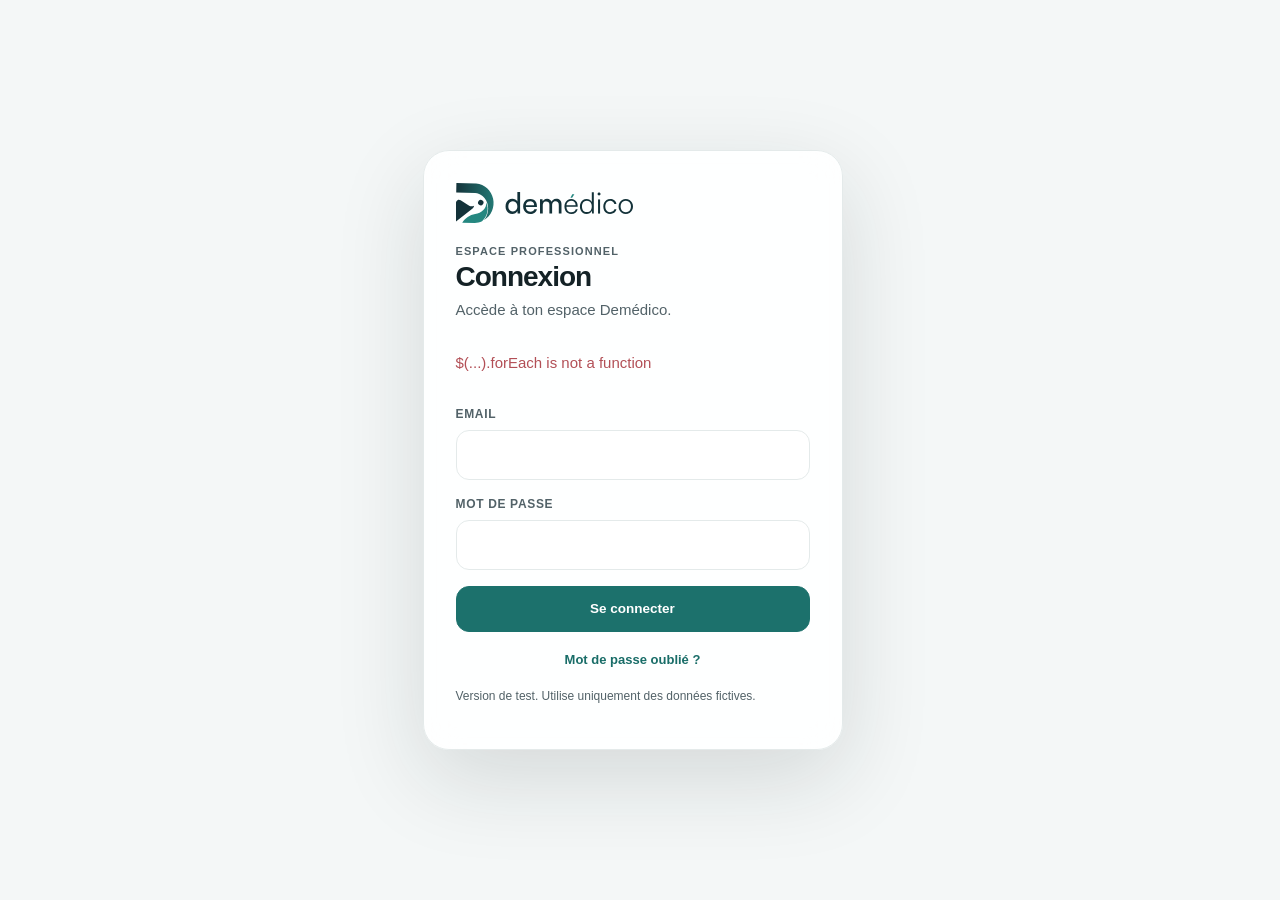
==== commit dc46dc11: "Publication Demédico 74b7a15" ====
--- a/next/index.html
+++ b/next/index.html
@@ -10,15 +10,15 @@
 <link rel="icon" type="image/png" sizes="64x64" href="assets/favicon-64.png">
 <link rel="apple-touch-icon" href="assets/apple-touch-icon.png">
 <link rel="manifest" href="manifest.webmanifest">
-<link rel="stylesheet" href="assets/app.css?v=d5c617efec">
-<link rel="stylesheet" href="assets/onboarding.css?v=d5c617efec">
+<link rel="stylesheet" href="assets/app.css?v=cc4ac6f5d6">
+<link rel="stylesheet" href="assets/onboarding.css?v=cc4ac6f5d6">
 </head>
 <body>
 <div id="boot" class="boot"><div class="boot-card"><img src="[data-uri]" alt="Demédico"><div class="spinner"></div><p>Ouverture de Demédico…</p></div></div>
 <div id="toasts" class="toasts"></div>
-<script>window.__DEMEDICO_CONFIG__={"url":"https://asddgbbqevnpdozhjuho.supabase.co","publishableKey":"sb_publishable_VYEtJ52_48NWMdSwbBxl7w_WYoaHsxk"};window.__DEMEDICO_DIAL__={AC:'247',AD:'376',AE:'971',AF:'93',AG:'1',AI:'1',AL:'355',AM:'374',AO:'244',AR:'54',AS:'1',AT:'43',AU:'61',AW:'297',AX:'358',AZ:'994',BA:'387',BB:'1',BD:'880',BE:'32',BF:'226',BG:'359',BH:'973',BI:'257',BJ:'229',BL:'590',BM:'1',BN:'673',BO:'591',BQ:'599',BR:'55',BS:'1',BT:'975',BW:'267',BY:'375',BZ:'501',CA:'1',CC:'61',CD:'243',CF:'236',CG:'242',CH:'41',CI:'225',CK:'682',CL:'56',CM:'237',CN:'86',CO:'57',CR:'506',CU:'53',CV:'238',CW:'599',CX:'61',CY:'357',CZ:'420',DE:'49',DJ:'253',DK:'45',DM:'1',DO:'1',DZ:'213',EC:'593',EE:'372',EG:'20',EH:'212',ER:'291',ES:'34',ET:'251',FI:'358',FJ:'679',FK:'500',FM:'691',FO:'298',FR:'33',GA:'241',GB:'44',GD:'1',GE:'995',GF:'594',GG:'44',GH:'233',GI:'350',GL:'299',GM:'220',GN:'224',GP:'590',GQ:'240',GR:'30',GT:'502',GU:'1',GW:'245',GY:'592',HK:'852',HN:'504',HR:'385',HT:'509',HU:'36',ID:'62',IE:'353',IL:'972',IM:'44',IN:'91',IO:'246',IQ:'964',IR:'98',IS:'354',IT:'39',JE:'44',JM:'1',JO:'962',JP:'81',KE:'254',KG:'996',KH:'855',KI:'686',KM:'269',KN:'1',KP:'850',KR:'82',KW:'965',KY:'1',KZ:'7',LA:'856',LB:'961',LC:'1',LI:'423',LK:'94',LR:'231',LS:'266',LT:'370',LU:'352',LV:'371',LY:'218',MA:'212',MC:'377',MD:'373',ME:'382',MF:'590',MG:'261',MH:'692',MK:'389',ML:'223',MM:'95',MN:'976',MO:'853',MP:'1',MQ:'596',MR:'222',MS:'1',MT:'356',MU:'230',MV:'960',MW:'265',MX:'52',MY:'60',MZ:'258',NA:'264',NC:'687',NE:'227',NF:'672',NG:'234',NI:'505',NL:'31',NO:'47',NP:'977',NR:'674',NU:'683',NZ:'64',OM:'968',PA:'507',PE:'51',PF:'689',PG:'675',PH:'63',PK:'92',PL:'48',PM:'508',PR:'1',PS:'970',PT:'351',PW:'680',PY:'595',QA:'974',RE:'262',RO:'40',RS:'381',RU:'7',RW:'250',SA:'966',SB:'677',SC:'248',SD:'249',SE:'46',SG:'65',SH:'290',SI:'386',SJ:'47',SK:'421',SL:'232',SM:'378',SN:'221',SO:'252',SR:'597',SS:'211',ST:'239',SV:'503',SX:'1',SY:'963',SZ:'268',TA:'290',TC:'1',TD:'235',TG:'228',TH:'66',TJ:'992',TK:'690',TL:'670',TM:'993',TN:'216',TO:'676',TR:'90',TT:'1',TV:'688',TW:'886',TZ:'255',UA:'380',UG:'256',US:'1',UY:'598',UZ:'998',VA:'39',VC:'1',VE:'58',VG:'1',VI:'1',VN:'84',VU:'678',WF:'681',WS:'685',XK:'383',YE:'967',YT:'262',ZA:'27',ZM:'260',ZW:'263'};window.__DEMEDICO_LOGO__="[data-uri]";window.__DEMEDICO_APP_ASSET__="assets/app.js?v=d5c617efec";window.__DEMEDICO_ONBOARDING_ASSET__="assets/onboarding.js?v=d5c617efec";</script>
+<script>window.__DEMEDICO_CONFIG__={"url":"https://asddgbbqevnpdozhjuho.supabase.co","publishableKey":"sb_publishable_VYEtJ52_48NWMdSwbBxl7w_WYoaHsxk"};window.__DEMEDICO_DIAL__={AC:'247',AD:'376',AE:'971',AF:'93',AG:'1',AI:'1',AL:'355',AM:'374',AO:'244',AR:'54',AS:'1',AT:'43',AU:'61',AW:'297',AX:'358',AZ:'994',BA:'387',BB:'1',BD:'880',BE:'32',BF:'226',BG:'359',BH:'973',BI:'257',BJ:'229',BL:'590',BM:'1',BN:'673',BO:'591',BQ:'599',BR:'55',BS:'1',BT:'975',BW:'267',BY:'375',BZ:'501',CA:'1',CC:'61',CD:'243',CF:'236',CG:'242',CH:'41',CI:'225',CK:'682',CL:'56',CM:'237',CN:'86',CO:'57',CR:'506',CU:'53',CV:'238',CW:'599',CX:'61',CY:'357',CZ:'420',DE:'49',DJ:'253',DK:'45',DM:'1',DO:'1',DZ:'213',EC:'593',EE:'372',EG:'20',EH:'212',ER:'291',ES:'34',ET:'251',FI:'358',FJ:'679',FK:'500',FM:'691',FO:'298',FR:'33',GA:'241',GB:'44',GD:'1',GE:'995',GF:'594',GG:'44',GH:'233',GI:'350',GL:'299',GM:'220',GN:'224',GP:'590',GQ:'240',GR:'30',GT:'502',GU:'1',GW:'245',GY:'592',HK:'852',HN:'504',HR:'385',HT:'509',HU:'36',ID:'62',IE:'353',IL:'972',IM:'44',IN:'91',IO:'246',IQ:'964',IR:'98',IS:'354',IT:'39',JE:'44',JM:'1',JO:'962',JP:'81',KE:'254',KG:'996',KH:'855',KI:'686',KM:'269',KN:'1',KP:'850',KR:'82',KW:'965',KY:'1',KZ:'7',LA:'856',LB:'961',LC:'1',LI:'423',LK:'94',LR:'231',LS:'266',LT:'370',LU:'352',LV:'371',LY:'218',MA:'212',MC:'377',MD:'373',ME:'382',MF:'590',MG:'261',MH:'692',MK:'389',ML:'223',MM:'95',MN:'976',MO:'853',MP:'1',MQ:'596',MR:'222',MS:'1',MT:'356',MU:'230',MV:'960',MW:'265',MX:'52',MY:'60',MZ:'258',NA:'264',NC:'687',NE:'227',NF:'672',NG:'234',NI:'505',NL:'31',NO:'47',NP:'977',NR:'674',NU:'683',NZ:'64',OM:'968',PA:'507',PE:'51',PF:'689',PG:'675',PH:'63',PK:'92',PL:'48',PM:'508',PR:'1',PS:'970',PT:'351',PW:'680',PY:'595',QA:'974',RE:'262',RO:'40',RS:'381',RU:'7',RW:'250',SA:'966',SB:'677',SC:'248',SD:'249',SE:'46',SG:'65',SH:'290',SI:'386',SJ:'47',SK:'421',SL:'232',SM:'378',SN:'221',SO:'252',SR:'597',SS:'211',ST:'239',SV:'503',SX:'1',SY:'963',SZ:'268',TA:'290',TC:'1',TD:'235',TG:'228',TH:'66',TJ:'992',TK:'690',TL:'670',TM:'993',TN:'216',TO:'676',TR:'90',TT:'1',TV:'688',TW:'886',TZ:'255',UA:'380',UG:'256',US:'1',UY:'598',UZ:'998',VA:'39',VC:'1',VE:'58',VG:'1',VI:'1',VN:'84',VU:'678',WF:'681',WS:'685',XK:'383',YE:'967',YT:'262',ZA:'27',ZM:'260',ZW:'263'};window.__DEMEDICO_LOGO__="[data-uri]";window.__DEMEDICO_APP_ASSET__="assets/app.js?v=cc4ac6f5d6";window.__DEMEDICO_ONBOARDING_ASSET__="assets/onboarding.js?v=cc4ac6f5d6";</script>
 <script src="vendor/supabase-js-2.45.4.js"></script>
-<script src="assets/auth-bootstrap.js?v=d5c617efec"></script>
-<script src="assets/mobile-plus-fix.js?v=d5c617efec"></script>
+<script src="assets/auth-bootstrap.js?v=cc4ac6f5d6"></script>
+<script src="assets/mobile-plus-fix.js?v=cc4ac6f5d6"></script>
 </body>
 </html>
--- a/next/assets/app.css
+++ b/next/assets/app.css
@@ -3433,3 +3433,21 @@
   }
 
 }
+
+/* DEMÉDICO · Mot de passe visible, accessible et réversible */
+.auth-card .password-control {position:relative;width:100%;min-width:0}
+.auth-card .password-control > input {
+  width:100%;min-width:0;padding-right:118px!important;padding-inline-end:118px!important;font-size:16px
+}
+.auth-card .password-toggle {
+  position:absolute;right:5px;top:50%;transform:translateY(-50%);
+  display:inline-flex;align-items:center;justify-content:center;gap:6px;
+  width:108px;min-height:44px;padding:0 8px;border:0;border-radius:11px;
+  background:transparent;color:#355A5C;font-size:13px;font-weight:750;
+  white-space:nowrap;cursor:pointer;transition:background-color .16s,color .16s;
+  -webkit-tap-highlight-color:transparent
+}
+.auth-card .password-toggle:hover {background:#E8F3F1;color:#133239}
+.auth-card .password-toggle:focus-visible {outline:3px solid #248780;outline-offset:-3px;background:#E8F3F1}
+.auth-card .password-toggle-icon,.auth-card .password-toggle-icon svg {display:block;width:18px;height:18px;flex:0 0 18px}
+@media(prefers-reduced-motion:reduce){.auth-card .password-toggle{transition:none}}
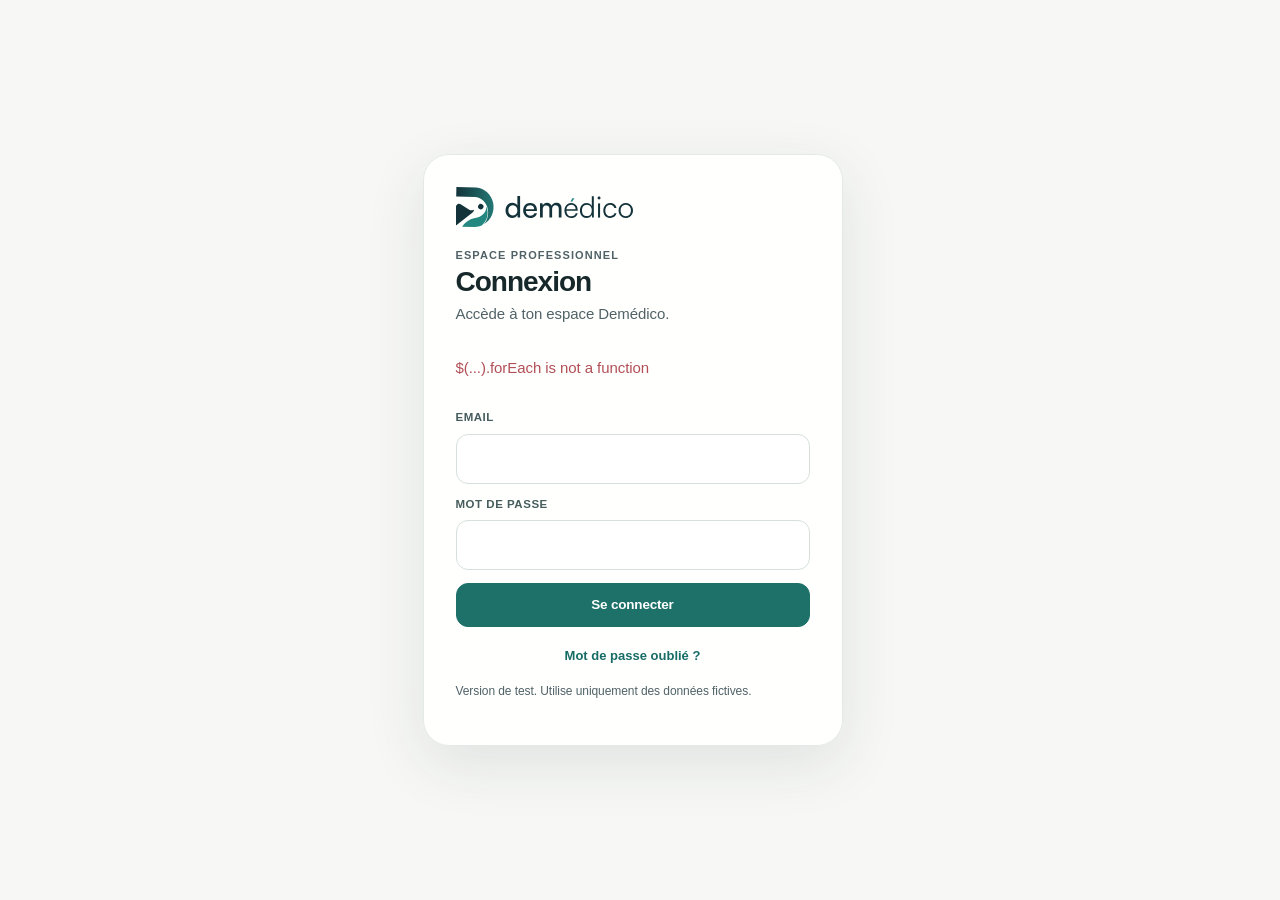
==== commit 0a11514c: "Publication Demédico 865f78d" ====
--- a/next/index.html
+++ b/next/index.html
@@ -10,15 +10,15 @@
 <link rel="icon" type="image/png" sizes="64x64" href="assets/favicon-64.png">
 <link rel="apple-touch-icon" href="assets/apple-touch-icon.png">
 <link rel="manifest" href="manifest.webmanifest">
-<link rel="stylesheet" href="assets/app.css?v=cc4ac6f5d6">
-<link rel="stylesheet" href="assets/onboarding.css?v=cc4ac6f5d6">
+<link rel="stylesheet" href="assets/app.css?v=80bc72a705">
+<link rel="stylesheet" href="assets/onboarding.css?v=80bc72a705">
 </head>
 <body>
 <div id="boot" class="boot"><div class="boot-card"><img src="[data-uri]" alt="Demédico"><div class="spinner"></div><p>Ouverture de Demédico…</p></div></div>
 <div id="toasts" class="toasts"></div>
-<script>window.__DEMEDICO_CONFIG__={"url":"https://asddgbbqevnpdozhjuho.supabase.co","publishableKey":"sb_publishable_VYEtJ52_48NWMdSwbBxl7w_WYoaHsxk"};window.__DEMEDICO_DIAL__={AC:'247',AD:'376',AE:'971',AF:'93',AG:'1',AI:'1',AL:'355',AM:'374',AO:'244',AR:'54',AS:'1',AT:'43',AU:'61',AW:'297',AX:'358',AZ:'994',BA:'387',BB:'1',BD:'880',BE:'32',BF:'226',BG:'359',BH:'973',BI:'257',BJ:'229',BL:'590',BM:'1',BN:'673',BO:'591',BQ:'599',BR:'55',BS:'1',BT:'975',BW:'267',BY:'375',BZ:'501',CA:'1',CC:'61',CD:'243',CF:'236',CG:'242',CH:'41',CI:'225',CK:'682',CL:'56',CM:'237',CN:'86',CO:'57',CR:'506',CU:'53',CV:'238',CW:'599',CX:'61',CY:'357',CZ:'420',DE:'49',DJ:'253',DK:'45',DM:'1',DO:'1',DZ:'213',EC:'593',EE:'372',EG:'20',EH:'212',ER:'291',ES:'34',ET:'251',FI:'358',FJ:'679',FK:'500',FM:'691',FO:'298',FR:'33',GA:'241',GB:'44',GD:'1',GE:'995',GF:'594',GG:'44',GH:'233',GI:'350',GL:'299',GM:'220',GN:'224',GP:'590',GQ:'240',GR:'30',GT:'502',GU:'1',GW:'245',GY:'592',HK:'852',HN:'504',HR:'385',HT:'509',HU:'36',ID:'62',IE:'353',IL:'972',IM:'44',IN:'91',IO:'246',IQ:'964',IR:'98',IS:'354',IT:'39',JE:'44',JM:'1',JO:'962',JP:'81',KE:'254',KG:'996',KH:'855',KI:'686',KM:'269',KN:'1',KP:'850',KR:'82',KW:'965',KY:'1',KZ:'7',LA:'856',LB:'961',LC:'1',LI:'423',LK:'94',LR:'231',LS:'266',LT:'370',LU:'352',LV:'371',LY:'218',MA:'212',MC:'377',MD:'373',ME:'382',MF:'590',MG:'261',MH:'692',MK:'389',ML:'223',MM:'95',MN:'976',MO:'853',MP:'1',MQ:'596',MR:'222',MS:'1',MT:'356',MU:'230',MV:'960',MW:'265',MX:'52',MY:'60',MZ:'258',NA:'264',NC:'687',NE:'227',NF:'672',NG:'234',NI:'505',NL:'31',NO:'47',NP:'977',NR:'674',NU:'683',NZ:'64',OM:'968',PA:'507',PE:'51',PF:'689',PG:'675',PH:'63',PK:'92',PL:'48',PM:'508',PR:'1',PS:'970',PT:'351',PW:'680',PY:'595',QA:'974',RE:'262',RO:'40',RS:'381',RU:'7',RW:'250',SA:'966',SB:'677',SC:'248',SD:'249',SE:'46',SG:'65',SH:'290',SI:'386',SJ:'47',SK:'421',SL:'232',SM:'378',SN:'221',SO:'252',SR:'597',SS:'211',ST:'239',SV:'503',SX:'1',SY:'963',SZ:'268',TA:'290',TC:'1',TD:'235',TG:'228',TH:'66',TJ:'992',TK:'690',TL:'670',TM:'993',TN:'216',TO:'676',TR:'90',TT:'1',TV:'688',TW:'886',TZ:'255',UA:'380',UG:'256',US:'1',UY:'598',UZ:'998',VA:'39',VC:'1',VE:'58',VG:'1',VI:'1',VN:'84',VU:'678',WF:'681',WS:'685',XK:'383',YE:'967',YT:'262',ZA:'27',ZM:'260',ZW:'263'};window.__DEMEDICO_LOGO__="[data-uri]";window.__DEMEDICO_APP_ASSET__="assets/app.js?v=cc4ac6f5d6";window.__DEMEDICO_ONBOARDING_ASSET__="assets/onboarding.js?v=cc4ac6f5d6";</script>
+<script>window.__DEMEDICO_CONFIG__={"url":"https://asddgbbqevnpdozhjuho.supabase.co","publishableKey":"sb_publishable_VYEtJ52_48NWMdSwbBxl7w_WYoaHsxk"};window.__DEMEDICO_DIAL__={AC:'247',AD:'376',AE:'971',AF:'93',AG:'1',AI:'1',AL:'355',AM:'374',AO:'244',AR:'54',AS:'1',AT:'43',AU:'61',AW:'297',AX:'358',AZ:'994',BA:'387',BB:'1',BD:'880',BE:'32',BF:'226',BG:'359',BH:'973',BI:'257',BJ:'229',BL:'590',BM:'1',BN:'673',BO:'591',BQ:'599',BR:'55',BS:'1',BT:'975',BW:'267',BY:'375',BZ:'501',CA:'1',CC:'61',CD:'243',CF:'236',CG:'242',CH:'41',CI:'225',CK:'682',CL:'56',CM:'237',CN:'86',CO:'57',CR:'506',CU:'53',CV:'238',CW:'599',CX:'61',CY:'357',CZ:'420',DE:'49',DJ:'253',DK:'45',DM:'1',DO:'1',DZ:'213',EC:'593',EE:'372',EG:'20',EH:'212',ER:'291',ES:'34',ET:'251',FI:'358',FJ:'679',FK:'500',FM:'691',FO:'298',FR:'33',GA:'241',GB:'44',GD:'1',GE:'995',GF:'594',GG:'44',GH:'233',GI:'350',GL:'299',GM:'220',GN:'224',GP:'590',GQ:'240',GR:'30',GT:'502',GU:'1',GW:'245',GY:'592',HK:'852',HN:'504',HR:'385',HT:'509',HU:'36',ID:'62',IE:'353',IL:'972',IM:'44',IN:'91',IO:'246',IQ:'964',IR:'98',IS:'354',IT:'39',JE:'44',JM:'1',JO:'962',JP:'81',KE:'254',KG:'996',KH:'855',KI:'686',KM:'269',KN:'1',KP:'850',KR:'82',KW:'965',KY:'1',KZ:'7',LA:'856',LB:'961',LC:'1',LI:'423',LK:'94',LR:'231',LS:'266',LT:'370',LU:'352',LV:'371',LY:'218',MA:'212',MC:'377',MD:'373',ME:'382',MF:'590',MG:'261',MH:'692',MK:'389',ML:'223',MM:'95',MN:'976',MO:'853',MP:'1',MQ:'596',MR:'222',MS:'1',MT:'356',MU:'230',MV:'960',MW:'265',MX:'52',MY:'60',MZ:'258',NA:'264',NC:'687',NE:'227',NF:'672',NG:'234',NI:'505',NL:'31',NO:'47',NP:'977',NR:'674',NU:'683',NZ:'64',OM:'968',PA:'507',PE:'51',PF:'689',PG:'675',PH:'63',PK:'92',PL:'48',PM:'508',PR:'1',PS:'970',PT:'351',PW:'680',PY:'595',QA:'974',RE:'262',RO:'40',RS:'381',RU:'7',RW:'250',SA:'966',SB:'677',SC:'248',SD:'249',SE:'46',SG:'65',SH:'290',SI:'386',SJ:'47',SK:'421',SL:'232',SM:'378',SN:'221',SO:'252',SR:'597',SS:'211',ST:'239',SV:'503',SX:'1',SY:'963',SZ:'268',TA:'290',TC:'1',TD:'235',TG:'228',TH:'66',TJ:'992',TK:'690',TL:'670',TM:'993',TN:'216',TO:'676',TR:'90',TT:'1',TV:'688',TW:'886',TZ:'255',UA:'380',UG:'256',US:'1',UY:'598',UZ:'998',VA:'39',VC:'1',VE:'58',VG:'1',VI:'1',VN:'84',VU:'678',WF:'681',WS:'685',XK:'383',YE:'967',YT:'262',ZA:'27',ZM:'260',ZW:'263'};window.__DEMEDICO_LOGO__="[data-uri]";window.__DEMEDICO_APP_ASSET__="assets/app.js?v=80bc72a705";window.__DEMEDICO_ONBOARDING_ASSET__="assets/onboarding.js?v=80bc72a705";</script>
 <script src="vendor/supabase-js-2.45.4.js"></script>
-<script src="assets/auth-bootstrap.js?v=cc4ac6f5d6"></script>
-<script src="assets/mobile-plus-fix.js?v=cc4ac6f5d6"></script>
+<script src="assets/auth-bootstrap.js?v=80bc72a705"></script>
+<script src="assets/mobile-plus-fix.js?v=80bc72a705"></script>
 </body>
 </html>
--- a/next/assets/app.css
+++ b/next/assets/app.css
@@ -3451,3 +3451,276 @@
 .auth-card .password-toggle:focus-visible {outline:3px solid #248780;outline-offset:-3px;background:#E8F3F1}
 .auth-card .password-toggle-icon,.auth-card .password-toggle-icon svg {display:block;width:18px;height:18px;flex:0 0 18px}
 @media(prefers-reduced-motion:reduce){.auth-card .password-toggle{transition:none}}
+
+
+/* ==========================================================================
+   DEMÉDICO · ATELIER 2027 / WARM PRECISION
+   Design-only rework, user workflows remain unchanged.
+   ========================================================================== */
+:root{
+  --bg:#F7F8F6;
+  --surface:#FFFFFF;
+  --surface-soft:#F9FAF8;
+  --surface-muted:#F0F4F0;
+  --surface-strong:#E6EFEB;
+  --surface-2:#F4F6F3;
+  --text:#17282A;
+  --text-2:#506266;
+  --text-3:#617479;
+  --line:#E3E9E6;
+  --line-strong:#D5E0DC;
+  --brand:#248780;
+  --brand-action:#1D7169;
+  --brand-link:#176C65;
+  --brand-strong:#183D3B;
+  --brand-soft:#E8F3EE;
+  --brand-faint:rgba(36,135,128,.07);
+  --shadow-sm:0 3px 16px rgba(27,48,46,.032);
+  --shadow-lg:0 18px 60px rgba(25,45,43,.105);
+}
+html,body{background:var(--bg);color:var(--text)}
+body{letter-spacing:-.005em}
+::selection{background:#CDEBE3;color:#163C37}
+.sidebar{background:#FBFCFA;border-right-color:var(--line);padding:20px 13px 18px}
+.brand{padding:8px 10px 25px}
+.nav{gap:4px}
+.nav button{border-radius:12px;min-height:45px;color:#526566;font-weight:625;letter-spacing:-.01em}
+.nav button:hover{background:#EFF3F0;color:var(--text)}
+.nav button.active{background:#E5F1EC;color:#174C46;font-weight:750}
+.nav button.active .nav-ico{color:#1A796F}
+.sidebar .side-card,.plan-side-card{border-color:var(--line);box-shadow:none}
+.topbar{background:rgba(250,251,249,.96);border-bottom-color:var(--line);min-height:67px;padding-block:10px}
+.global-search{border-color:var(--line);background:#fff;border-radius:13px}
+.page{max-width:1400px;padding-top:30px}
+.page-head{margin-bottom:19px;gap:16px}
+.page-head h1{font-weight:765;letter-spacing:-.048em;font-size:clamp(27px,2.2vw,33px)}
+.page-head p{margin-top:6px;color:var(--text-2);font-size:13.5px;max-width:55ch;line-height:1.48}
+.card,.next-card,.integration-card,.plan-card{border-radius:17px;border-color:var(--line);box-shadow:var(--shadow-sm)}
+.card{padding:22px}
+.card-head{margin-bottom:15px}
+.card-head h2{font-size:18px;letter-spacing:-.035em;font-weight:735}
+.sub{font-size:12.5px;color:var(--text-2)}
+.grid,.grid2,.grid3,.grid4{gap:13px}
+.btn{border-color:var(--line-strong);border-radius:12px;min-height:44px;letter-spacing:-.015em;font-weight:690;box-shadow:none}
+.btn:hover{transform:none;border-color:#C5D9D1;background:#F9FBF9}
+.btn.primary{background:var(--brand-action);border-color:var(--brand-action);color:#fff}
+.btn.primary:hover{background:#195E57;border-color:#195E57}
+.btn.sm{border-radius:11px;min-height:44px}
+.btn.ghost{background:transparent}
+.icon-btn{border-color:var(--line);border-radius:12px;background:#fff}
+.field input,.field select,.field textarea,.search input{border-color:var(--line-strong);border-radius:12px;background:#fff;box-shadow:none}
+.field input:focus,.field select:focus,.field textarea:focus,.search input:focus{border-color:var(--brand-action);box-shadow:0 0 0 3px rgba(29,113,105,.12)}
+.field label{font-size:11.5px;letter-spacing:.045em;font-weight:735;color:#465C5D}
+.field input::placeholder,.field textarea::placeholder,.search input::placeholder{color:#697B7D;opacity:1}
+
+/* Hero: a discreet working surface, no saturated billboard. */
+.hero{gap:13px;margin-bottom:10px;grid-template-columns:minmax(0,1.3fr) minmax(270px,.7fr)}
+.hero-card{
+  min-height:168px;
+  background:linear-gradient(112deg,#FFFFFF 0%,#FCFDFB 56%,#F3F7F2 100%);
+  color:var(--text);
+  border:1px solid #DCE7DF;
+  border-radius:18px;
+  padding:23px 26px;
+  box-shadow:var(--shadow-sm);
+}
+.hero-card:before{content:"";position:absolute;inset:0 auto 0 0;width:4px;background:linear-gradient(180deg,#21837A,#C7DECF);border-radius:18px 0 0 18px;pointer-events:none}
+.hero-card:after{display:none}
+.hero-kicker{color:#387A6F;font-size:10.5px;font-weight:780;letter-spacing:.095em}
+.hero-card h2{color:var(--text);font-size:clamp(26px,2.5vw,34px);margin:10px 0 6px;letter-spacing:-.05em;line-height:1.07;font-weight:785}
+.hero-card p{color:var(--text-2);font-size:13px;line-height:1.5;max-width:45ch}
+.hero-actions{gap:8px;margin-top:16px}
+.hero-actions .btn{min-height:44px;border:1px solid var(--line-strong);border-radius:11px;padding:0 15px}
+.hero-actions .btn:first-child{background:#1D7169;color:#fff;border-color:#1D7169}
+.hero-actions .btn:first-child:hover{background:#185E57;color:#fff}
+.hero-actions .btn:last-child{background:#fff;color:#244A48;border-color:#CCDEDA}
+.hero-actions .btn:last-child:hover{background:#ECF4F0;color:#244A48}
+.next-card{border-radius:18px;padding:19px 20px;background:linear-gradient(180deg,#fff 0%,#FBFCFA 100%);min-height:0}
+.next-card .card-head{margin-bottom:10px}
+.next-card .eyebrow{color:#486363;font-size:10.5px}
+.next-card .next-time{font-size:34px;letter-spacing:-.065em}
+.next-card .next-name{font-size:15px}
+.next-card .empty{background:transparent;border:0;min-height:90px;padding:12px 4px 6px;text-align:left;place-items:start;display:flex;align-items:center}
+.next-card .empty strong{font-size:14px}
+.next-card .empty p{font-size:12px}
+.metrics{margin:10px 0 15px;background:#fff;border:1px solid var(--line);border-radius:16px;overflow:hidden;gap:0}
+.metrics .stat{border-right:1px solid var(--line);padding:16px 19px;background:#fff;min-height:120px}
+.metrics .stat:last-child{border-right:0}
+.metric-icon{width:27px;height:27px;border-radius:9px;background:#EAF3EB;color:#286C63;font-size:13px}
+.metric-badge{top:18px;right:14px;border:0;color:#738180;font-size:10px;background:#F5F7F3}
+.metrics .stat .value{margin-top:11px;font-size:27px;color:var(--text)}
+.metrics .stat .label{font-size:12px;color:var(--text-2);line-height:1.3}
+.dashboard-lower{gap:13px;margin-top:0}
+.dashboard-lower .card{border-radius:16px;padding:19px}
+.dashboard-lower .card-head{align-items:flex-start}
+.schedule-row,.task-row{border-color:var(--line);padding-block:11px}
+.task-check{background:var(--brand-soft);border:0;border-radius:10px}
+
+/* Empty-state hierarchy: reduce wasted screen estate. */
+.empty{
+  min-height:106px;
+  display:flex;
+  align-items:center;
+  justify-content:flex-start;
+  text-align:left;
+  padding:19px 20px;
+  background:#F6F8F5;
+  border:1px solid #E7EDE7;
+  border-radius:14px;
+  color:var(--text-2);
+}
+.empty strong{font-size:14px;font-weight:750;line-height:1.4;color:var(--text)}
+.empty p{margin:5px 0 0;max-width:50ch;font-size:12.5px;color:var(--text-2);line-height:1.5}
+.empty>div{width:100%;min-width:0}
+.agenda-empty{min-height:122px}
+
+/* Patients: compact, high signal / low decoration. */
+.patient-list-card{border-radius:17px;box-shadow:var(--shadow-sm);overflow:clip}
+.patients-search{position:relative;top:auto;gap:9px;padding:15px 20px 12px;background:#fff;border-radius:17px 17px 0 0;border-bottom:1px solid var(--line)}
+.patients-search .search input{min-height:47px;border-radius:11px;background:#FBFCFB;padding-inline:13px;font-size:14px}
+.patients-count{font-size:12px;font-weight:625;color:#59706E}
+.patients-sort{padding:5px 9px;font-size:10px;background:#F0F5F0;color:#345D57;border:1px solid #E0EDE5}
+.patient-list{padding:0 20px 8px}
+.patient-row{min-height:70px;gap:12px;padding:11px 2px;border-color:var(--line)}
+.patient-row .avatar{width:40px;height:40px;flex-basis:40px;border-radius:12px;background:#E7F0EB;color:#246C64;font-size:12px}
+.patient-last-name{font-size:14px;font-weight:800;letter-spacing:.005em}
+.patient-first-name{font-size:14px;color:#526667;font-weight:540}
+.patient-meta{font-size:12px;margin-top:4px;color:#587071}
+.patient-chevron{font-size:22px;color:#5C7774}
+.patient-letter{top:76px;background:#F5F8F5;color:#3C655B;padding-block:5px}
+.patient-row:hover{background:#F4F9F6}
+.patient-head .avatar{border-radius:13px;background:#E6F0EA}
+.patient-head h1{letter-spacing:-.04em;font-weight:780}
+.patient-head .muted{font-size:12.5px;line-height:1.5;color:var(--text-2);overflow-wrap:anywhere}
+.patient-actions{gap:8px}
+.tabs{background:transparent;border:0;border-bottom:1px solid var(--line-strong);border-radius:0;padding:0;gap:3px;box-shadow:none}
+.tabs button{border-radius:0;font-weight:640;font-size:13px;min-height:46px;border-bottom:2px solid transparent;box-shadow:none}
+.tabs button.active{background:transparent;box-shadow:none;border-bottom:2px solid #1D7169;color:#184C47;font-weight:755}
+.tabs button:hover{background:var(--surface-soft)}
+
+/* Agenda: the day, then the appointment list. */
+.agenda-day-strip{gap:6px;margin-bottom:15px}
+.agenda-day-strip button{background:#fff;min-height:59px;border-color:var(--line);border-radius:12px;color:#536768;box-shadow:none}
+.agenda-day-strip button.active{background:#1B4643;border-color:#1B4643;color:#fff;box-shadow:0 2px 8px rgba(24,57,53,.12)}
+.agenda-day-strip button span{font-size:10.5px;font-weight:620}
+.agenda-day-strip button strong{font-size:18px;letter-spacing:-.04em}
+.agenda-day-heading{margin-bottom:12px;gap:9px}
+.agenda-day-heading .eyebrow{display:none}
+.agenda-day-heading h2{font-size:18px;font-weight:755;letter-spacing:-.035em;margin:0}
+.agenda-day-controls .btn{min-height:44px;border-color:var(--line)}
+.agenda-event-row{min-height:70px;padding:11px 12px;border-radius:13px}
+.agenda-event-accent{background:#2B877D}
+
+/* Inputs, statuses, tasks, integrations, billing. */
+.segmented{border-color:var(--line);border-radius:11px;background:#F1F4F1;padding:3px;gap:2px}
+.segmented button{min-height:44px;border-radius:9px;color:#526869;font-size:13px}
+.segmented button.active{background:#fff;color:#214D48;font-weight:760;box-shadow:0 1px 3px rgba(20,40,35,.06)}
+.task-list-row{min-height:66px;padding:12px 2px}
+.task-list-row .meta{color:var(--text-2)}
+.badge{background:#F0F4F1;color:#45605F;font-size:11px;line-height:1.2}
+.notice{border-color:var(--line);background:#F8FAF7}
+.integration-connect-hero{background:linear-gradient(120deg,#EDF5EF,#F8FAF7);color:var(--text);border:1px solid #DBE8DE;border-radius:17px;min-height:0}
+.integration-connect-hero:after{display:none}
+.integration-connect-hero h2{color:#19403B;font-size:clamp(25px,2.4vw,31px)}
+.integration-connect-hero p{color:#4B6661;font-size:12.5px}
+.integration-connect-hero .eyebrow.light{color:#31746C}
+.integration-principles{gap:5px}
+.integration-principle{border-color:var(--line)}
+.integration-card{border-radius:15px;min-height:198px}
+.integration-logo{background:#ECF4EC;border-color:var(--line)}
+.subscription-overview{gap:13px}
+.plan-card{min-height:330px}
+.plan-card.recommended{border-color:#4E9B8E}
+.modal{border-radius:20px;padding:23px;border-color:var(--line)}
+.modal-head h2{font-size:20px;font-weight:770}
+.mobile-more-sheet{background:#FCFDFB}
+.mobile-more-item{color:var(--text);border-color:var(--line)}
+.mobile-more-account{background:#EEF4EF}
+
+/* Mobile-first corrections, safe areas and 44px controls retained. */
+@media(max-width:820px){
+  body{background:var(--bg)}
+  .topbar{min-height:60px;padding:9px 18px;background:rgba(250,251,249,.98);border-bottom:1px solid var(--line)}
+  .topbar-left h1{font-size:19px;font-weight:755;letter-spacing:-.035em}
+  .page{padding:16px 16px calc(30px + env(safe-area-inset-bottom))}
+  .page-head{margin-bottom:14px;gap:11px}
+  .page-head>div:first-child>p{font-size:13px;line-height:1.45;max-width:52ch}
+  .page-head .actions>.btn{min-height:46px;border-radius:12px}
+  .card{padding:17px;border-radius:16px}
+  .hero{gap:11px;margin-bottom:10px}
+  .hero-card{min-height:0;padding:19px 20px 20px;border-radius:16px}
+  .hero-kicker{font-size:10px;letter-spacing:.11em}
+  .hero-card h2{margin:9px 0 5px;font-size:29px;font-weight:785}
+  .hero-card p{font-size:12.5px;line-height:1.5;max-width:35ch}
+  .hero-actions{margin-top:15px;display:grid;grid-template-columns:minmax(0,1.08fr) minmax(0,.92fr);gap:8px}
+  .hero-actions .btn{flex:none;min-width:0;padding-inline:6px;font-size:12.5px;min-height:45px}
+  .next-card{padding:17px 18px;border-radius:16px}
+  .next-card .empty{min-height:65px;padding:8px 0 2px}
+  .metrics{margin:10px 0 13px;border-radius:15px}
+  .metrics .stat{padding:13px 14px;min-height:105px}
+  .metrics .stat:nth-child(2){border-right:0}
+  .metrics .stat:nth-child(-n+2){border-bottom:1px solid var(--line)}
+  .metric-badge{position:static;display:inline-flex;margin-top:4px;padding:2px 6px;font-size:10px}
+  .metrics .stat .value{font-size:25px;margin-top:7px}
+  .metrics .stat .label{font-size:11.5px}
+  .dashboard-lower .card{padding:17px}
+  .empty{min-height:99px;padding:16px 17px;border-radius:12px;text-align:left}
+  .empty strong{font-size:13.5px}
+  .empty p{font-size:12px;max-width:35ch}
+  .agenda-empty{min-height:110px}
+  .patients-search{padding:12px 13px 10px;top:auto;position:relative;border-radius:16px 16px 0 0}
+  .patients-search .search input{min-height:46px;font-size:16px;border-radius:10px}
+  .patient-list{padding:0 13px 7px}
+  .patient-row{min-height:67px;padding:11px 2px;gap:11px}
+  .patient-row .avatar{width:39px;height:39px;flex-basis:39px;border-radius:11px;font-size:12px}
+  .patient-name{font-size:14px;line-height:1.2}
+  .patient-last-name,.patient-first-name{font-size:14px}
+  .patient-meta{font-size:12px;line-height:1.32;margin-top:4px}
+  .patient-letter{top:60px;margin-left:-13px;margin-right:-13px;padding-left:15px;padding-right:15px}
+  .page-head .patient-head{display:grid;grid-template-columns:44px 44px minmax(0,1fr);align-items:center;gap:9px;width:100%}
+  .page-head .patient-head .avatar{width:44px;height:44px;flex-basis:44px}
+  .page-head .patient-head>div:last-child{min-width:0}
+  .page-head .patient-head h1{font-size:clamp(18px,5vw,23px);line-height:1.2;margin:0 0 3px;overflow-wrap:anywhere}
+  .page-head .patient-head p{font-size:11.5px;line-height:1.42;margin:0;word-break:break-word}
+  .page-head .patient-actions{width:100%;display:grid;grid-template-columns:minmax(0,1.27fr) minmax(0,.97fr) minmax(0,.87fr);gap:7px}
+  .page-head .patient-actions>.btn{width:100%;min-width:0;min-height:44px;font-size:12px;padding:0 5px;white-space:normal;line-height:1.1;border-radius:10px}
+  .tabs{top:60px;width:calc(100vw - 32px);padding:0;gap:0;border-radius:0;box-shadow:none;background:#F7F8F6}
+  .tabs button{font-size:12.5px;min-height:47px;padding-inline:12px}
+  .agenda-day-strip{gap:5px;margin-bottom:16px}
+  .agenda-day-strip button{min-height:56px;border-radius:11px;padding:5px 2px}
+  .agenda-day-strip button span{font-size:10px}
+  .agenda-day-strip button strong{font-size:17px}
+  .agenda-day-heading{align-items:center;flex-direction:row;gap:8px}
+  .agenda-day-heading h2{font-size:16.5px;line-height:1.2}
+  .agenda-day-controls{gap:4px;flex:none;width:auto}
+  .agenda-day-controls .btn{flex:none;padding:0 9px;font-size:12px;min-height:44px}
+  .agenda-day-controls .icon-btn{width:44px;height:44px}
+  .agenda-event-row{border-radius:13px}
+  .segmented{border-radius:11px}
+  .mobile-bottom-nav{background:#FCFDFB;padding:5px 8px calc(5px + env(safe-area-inset-bottom));border-top:1px solid var(--line);box-shadow:0 -4px 20px rgba(32,52,45,.035)}
+  .mobile-bottom-nav button{min-height:55px;border-radius:10px;color:#526968;font-size:10.7px;font-weight:650;gap:3px;padding:4px 2px;position:relative}
+  .mobile-bottom-nav button.active{background:transparent;color:#1C625B;font-weight:770}
+  .mobile-bottom-nav button.active:before{content:"";position:absolute;top:-5px;left:27%;right:27%;height:3px;border-radius:0 0 4px 4px;background:#208075}
+  .mobile-bottom-nav .nav-ico,.mobile-bottom-nav .nav-ico svg{width:20px;height:20px}
+  .mobile-more-sheet{max-height:80dvh;padding:8px 16px calc(18px + env(safe-area-inset-bottom));border-radius:20px 20px 0 0}
+  .mobile-more-head{margin-bottom:6px}
+  .mobile-more-head h2{font-size:22px}
+  .mobile-more-item{min-height:52px;font-size:14px;font-weight:650;grid-template-columns:23px minmax(0,1fr) auto}
+  .mobile-more-account{margin-top:12px;padding:13px 14px;border-radius:13px}
+  .mobile-more-account strong{font-size:12.5px}
+  .mobile-more-account span{font-size:11px}
+  .modal{max-height:89dvh;border-radius:21px 21px 0 0;padding:18px 16px calc(20px + env(safe-area-inset-bottom))}
+  .modal-head h2{font-size:19px}
+  .integration-connect-hero{min-height:0;padding:19px 20px}
+  .integration-connect-hero h2{font-size:25px}
+  .subscription-overview,.integration-hero{gap:11px}
+}
+@media(max-width:375px){
+  .page-head .patient-actions{grid-template-columns:1.18fr 1fr}
+  .page-head .patient-actions>.btn:first-child{grid-column:1/-1}
+  .agenda-day-heading{align-items:flex-start;flex-direction:column}
+  .agenda-day-controls{width:100%;justify-content:space-between}
+}
+@media(prefers-reduced-motion:reduce){
+  .btn,.mobile-bottom-nav button,.patient-row,.card{animation:none;transition:none}
+}
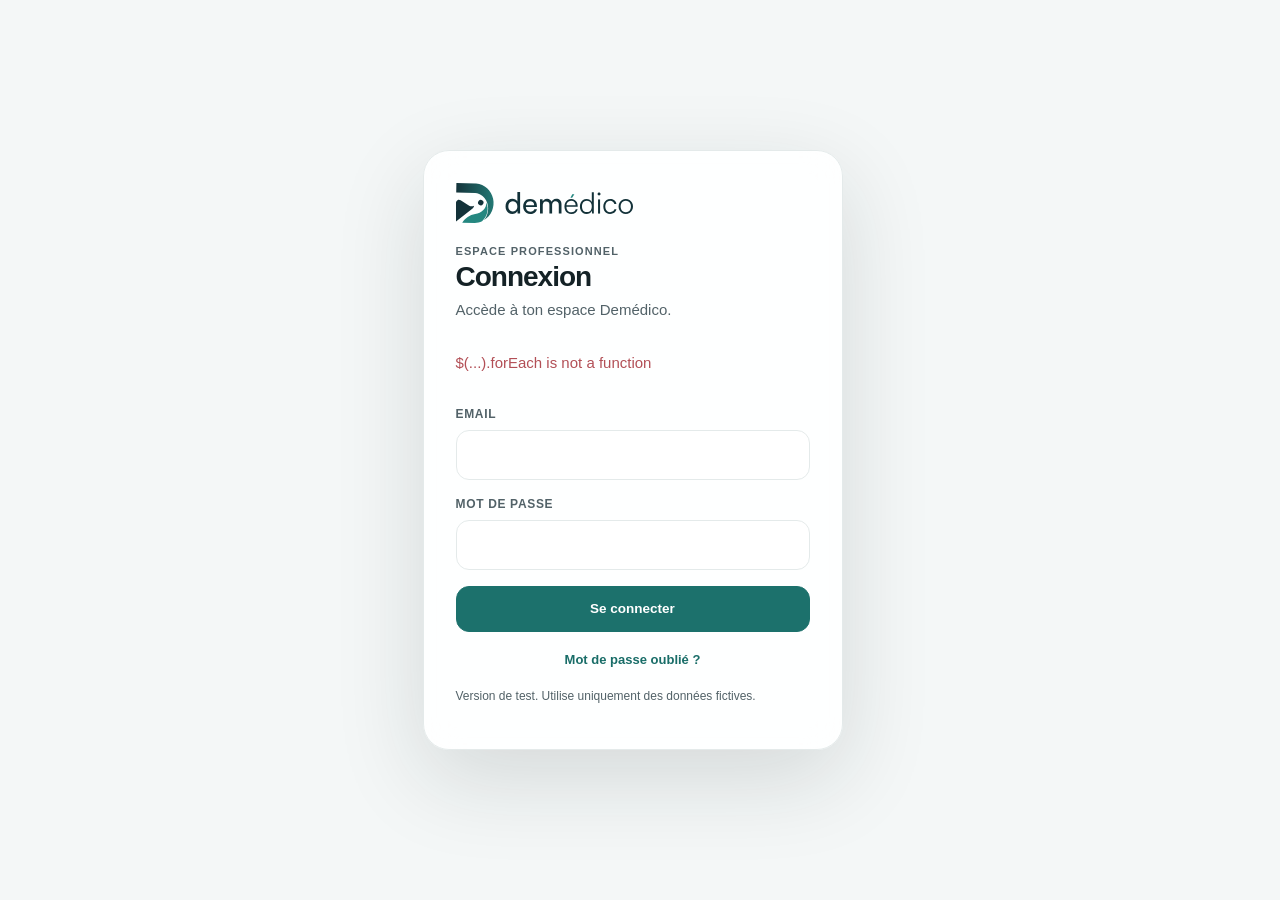
==== commit f1a9e470: "Publication Demédico c7a2584" ====
--- a/next/index.html
+++ b/next/index.html
@@ -10,15 +10,15 @@
 <link rel="icon" type="image/png" sizes="64x64" href="assets/favicon-64.png">
 <link rel="apple-touch-icon" href="assets/apple-touch-icon.png">
 <link rel="manifest" href="manifest.webmanifest">
-<link rel="stylesheet" href="assets/app.css?v=80bc72a705">
-<link rel="stylesheet" href="assets/onboarding.css?v=80bc72a705">
+<link rel="stylesheet" href="assets/app.css?v=cc4ac6f5d6">
+<link rel="stylesheet" href="assets/onboarding.css?v=cc4ac6f5d6">
 </head>
 <body>
 <div id="boot" class="boot"><div class="boot-card"><img src="[data-uri]" alt="Demédico"><div class="spinner"></div><p>Ouverture de Demédico…</p></div></div>
 <div id="toasts" class="toasts"></div>
-<script>window.__DEMEDICO_CONFIG__={"url":"https://asddgbbqevnpdozhjuho.supabase.co","publishableKey":"sb_publishable_VYEtJ52_48NWMdSwbBxl7w_WYoaHsxk"};window.__DEMEDICO_DIAL__={AC:'247',AD:'376',AE:'971',AF:'93',AG:'1',AI:'1',AL:'355',AM:'374',AO:'244',AR:'54',AS:'1',AT:'43',AU:'61',AW:'297',AX:'358',AZ:'994',BA:'387',BB:'1',BD:'880',BE:'32',BF:'226',BG:'359',BH:'973',BI:'257',BJ:'229',BL:'590',BM:'1',BN:'673',BO:'591',BQ:'599',BR:'55',BS:'1',BT:'975',BW:'267',BY:'375',BZ:'501',CA:'1',CC:'61',CD:'243',CF:'236',CG:'242',CH:'41',CI:'225',CK:'682',CL:'56',CM:'237',CN:'86',CO:'57',CR:'506',CU:'53',CV:'238',CW:'599',CX:'61',CY:'357',CZ:'420',DE:'49',DJ:'253',DK:'45',DM:'1',DO:'1',DZ:'213',EC:'593',EE:'372',EG:'20',EH:'212',ER:'291',ES:'34',ET:'251',FI:'358',FJ:'679',FK:'500',FM:'691',FO:'298',FR:'33',GA:'241',GB:'44',GD:'1',GE:'995',GF:'594',GG:'44',GH:'233',GI:'350',GL:'299',GM:'220',GN:'224',GP:'590',GQ:'240',GR:'30',GT:'502',GU:'1',GW:'245',GY:'592',HK:'852',HN:'504',HR:'385',HT:'509',HU:'36',ID:'62',IE:'353',IL:'972',IM:'44',IN:'91',IO:'246',IQ:'964',IR:'98',IS:'354',IT:'39',JE:'44',JM:'1',JO:'962',JP:'81',KE:'254',KG:'996',KH:'855',KI:'686',KM:'269',KN:'1',KP:'850',KR:'82',KW:'965',KY:'1',KZ:'7',LA:'856',LB:'961',LC:'1',LI:'423',LK:'94',LR:'231',LS:'266',LT:'370',LU:'352',LV:'371',LY:'218',MA:'212',MC:'377',MD:'373',ME:'382',MF:'590',MG:'261',MH:'692',MK:'389',ML:'223',MM:'95',MN:'976',MO:'853',MP:'1',MQ:'596',MR:'222',MS:'1',MT:'356',MU:'230',MV:'960',MW:'265',MX:'52',MY:'60',MZ:'258',NA:'264',NC:'687',NE:'227',NF:'672',NG:'234',NI:'505',NL:'31',NO:'47',NP:'977',NR:'674',NU:'683',NZ:'64',OM:'968',PA:'507',PE:'51',PF:'689',PG:'675',PH:'63',PK:'92',PL:'48',PM:'508',PR:'1',PS:'970',PT:'351',PW:'680',PY:'595',QA:'974',RE:'262',RO:'40',RS:'381',RU:'7',RW:'250',SA:'966',SB:'677',SC:'248',SD:'249',SE:'46',SG:'65',SH:'290',SI:'386',SJ:'47',SK:'421',SL:'232',SM:'378',SN:'221',SO:'252',SR:'597',SS:'211',ST:'239',SV:'503',SX:'1',SY:'963',SZ:'268',TA:'290',TC:'1',TD:'235',TG:'228',TH:'66',TJ:'992',TK:'690',TL:'670',TM:'993',TN:'216',TO:'676',TR:'90',TT:'1',TV:'688',TW:'886',TZ:'255',UA:'380',UG:'256',US:'1',UY:'598',UZ:'998',VA:'39',VC:'1',VE:'58',VG:'1',VI:'1',VN:'84',VU:'678',WF:'681',WS:'685',XK:'383',YE:'967',YT:'262',ZA:'27',ZM:'260',ZW:'263'};window.__DEMEDICO_LOGO__="[data-uri]";window.__DEMEDICO_APP_ASSET__="assets/app.js?v=80bc72a705";window.__DEMEDICO_ONBOARDING_ASSET__="assets/onboarding.js?v=80bc72a705";</script>
+<script>window.__DEMEDICO_CONFIG__={"url":"https://asddgbbqevnpdozhjuho.supabase.co","publishableKey":"sb_publishable_VYEtJ52_48NWMdSwbBxl7w_WYoaHsxk"};window.__DEMEDICO_DIAL__={AC:'247',AD:'376',AE:'971',AF:'93',AG:'1',AI:'1',AL:'355',AM:'374',AO:'244',AR:'54',AS:'1',AT:'43',AU:'61',AW:'297',AX:'358',AZ:'994',BA:'387',BB:'1',BD:'880',BE:'32',BF:'226',BG:'359',BH:'973',BI:'257',BJ:'229',BL:'590',BM:'1',BN:'673',BO:'591',BQ:'599',BR:'55',BS:'1',BT:'975',BW:'267',BY:'375',BZ:'501',CA:'1',CC:'61',CD:'243',CF:'236',CG:'242',CH:'41',CI:'225',CK:'682',CL:'56',CM:'237',CN:'86',CO:'57',CR:'506',CU:'53',CV:'238',CW:'599',CX:'61',CY:'357',CZ:'420',DE:'49',DJ:'253',DK:'45',DM:'1',DO:'1',DZ:'213',EC:'593',EE:'372',EG:'20',EH:'212',ER:'291',ES:'34',ET:'251',FI:'358',FJ:'679',FK:'500',FM:'691',FO:'298',FR:'33',GA:'241',GB:'44',GD:'1',GE:'995',GF:'594',GG:'44',GH:'233',GI:'350',GL:'299',GM:'220',GN:'224',GP:'590',GQ:'240',GR:'30',GT:'502',GU:'1',GW:'245',GY:'592',HK:'852',HN:'504',HR:'385',HT:'509',HU:'36',ID:'62',IE:'353',IL:'972',IM:'44',IN:'91',IO:'246',IQ:'964',IR:'98',IS:'354',IT:'39',JE:'44',JM:'1',JO:'962',JP:'81',KE:'254',KG:'996',KH:'855',KI:'686',KM:'269',KN:'1',KP:'850',KR:'82',KW:'965',KY:'1',KZ:'7',LA:'856',LB:'961',LC:'1',LI:'423',LK:'94',LR:'231',LS:'266',LT:'370',LU:'352',LV:'371',LY:'218',MA:'212',MC:'377',MD:'373',ME:'382',MF:'590',MG:'261',MH:'692',MK:'389',ML:'223',MM:'95',MN:'976',MO:'853',MP:'1',MQ:'596',MR:'222',MS:'1',MT:'356',MU:'230',MV:'960',MW:'265',MX:'52',MY:'60',MZ:'258',NA:'264',NC:'687',NE:'227',NF:'672',NG:'234',NI:'505',NL:'31',NO:'47',NP:'977',NR:'674',NU:'683',NZ:'64',OM:'968',PA:'507',PE:'51',PF:'689',PG:'675',PH:'63',PK:'92',PL:'48',PM:'508',PR:'1',PS:'970',PT:'351',PW:'680',PY:'595',QA:'974',RE:'262',RO:'40',RS:'381',RU:'7',RW:'250',SA:'966',SB:'677',SC:'248',SD:'249',SE:'46',SG:'65',SH:'290',SI:'386',SJ:'47',SK:'421',SL:'232',SM:'378',SN:'221',SO:'252',SR:'597',SS:'211',ST:'239',SV:'503',SX:'1',SY:'963',SZ:'268',TA:'290',TC:'1',TD:'235',TG:'228',TH:'66',TJ:'992',TK:'690',TL:'670',TM:'993',TN:'216',TO:'676',TR:'90',TT:'1',TV:'688',TW:'886',TZ:'255',UA:'380',UG:'256',US:'1',UY:'598',UZ:'998',VA:'39',VC:'1',VE:'58',VG:'1',VI:'1',VN:'84',VU:'678',WF:'681',WS:'685',XK:'383',YE:'967',YT:'262',ZA:'27',ZM:'260',ZW:'263'};window.__DEMEDICO_LOGO__="[data-uri]";window.__DEMEDICO_APP_ASSET__="assets/app.js?v=cc4ac6f5d6";window.__DEMEDICO_ONBOARDING_ASSET__="assets/onboarding.js?v=cc4ac6f5d6";</script>
 <script src="vendor/supabase-js-2.45.4.js"></script>
-<script src="assets/auth-bootstrap.js?v=80bc72a705"></script>
-<script src="assets/mobile-plus-fix.js?v=80bc72a705"></script>
+<script src="assets/auth-bootstrap.js?v=cc4ac6f5d6"></script>
+<script src="assets/mobile-plus-fix.js?v=cc4ac6f5d6"></script>
 </body>
 </html>
--- a/next/assets/app.css
+++ b/next/assets/app.css
@@ -3451,276 +3451,3 @@
 .auth-card .password-toggle:focus-visible {outline:3px solid #248780;outline-offset:-3px;background:#E8F3F1}
 .auth-card .password-toggle-icon,.auth-card .password-toggle-icon svg {display:block;width:18px;height:18px;flex:0 0 18px}
 @media(prefers-reduced-motion:reduce){.auth-card .password-toggle{transition:none}}
-
-
-/* ==========================================================================
-   DEMÉDICO · ATELIER 2027 / WARM PRECISION
-   Design-only rework, user workflows remain unchanged.
-   ========================================================================== */
-:root{
-  --bg:#F7F8F6;
-  --surface:#FFFFFF;
-  --surface-soft:#F9FAF8;
-  --surface-muted:#F0F4F0;
-  --surface-strong:#E6EFEB;
-  --surface-2:#F4F6F3;
-  --text:#17282A;
-  --text-2:#506266;
-  --text-3:#617479;
-  --line:#E3E9E6;
-  --line-strong:#D5E0DC;
-  --brand:#248780;
-  --brand-action:#1D7169;
-  --brand-link:#176C65;
-  --brand-strong:#183D3B;
-  --brand-soft:#E8F3EE;
-  --brand-faint:rgba(36,135,128,.07);
-  --shadow-sm:0 3px 16px rgba(27,48,46,.032);
-  --shadow-lg:0 18px 60px rgba(25,45,43,.105);
-}
-html,body{background:var(--bg);color:var(--text)}
-body{letter-spacing:-.005em}
-::selection{background:#CDEBE3;color:#163C37}
-.sidebar{background:#FBFCFA;border-right-color:var(--line);padding:20px 13px 18px}
-.brand{padding:8px 10px 25px}
-.nav{gap:4px}
-.nav button{border-radius:12px;min-height:45px;color:#526566;font-weight:625;letter-spacing:-.01em}
-.nav button:hover{background:#EFF3F0;color:var(--text)}
-.nav button.active{background:#E5F1EC;color:#174C46;font-weight:750}
-.nav button.active .nav-ico{color:#1A796F}
-.sidebar .side-card,.plan-side-card{border-color:var(--line);box-shadow:none}
-.topbar{background:rgba(250,251,249,.96);border-bottom-color:var(--line);min-height:67px;padding-block:10px}
-.global-search{border-color:var(--line);background:#fff;border-radius:13px}
-.page{max-width:1400px;padding-top:30px}
-.page-head{margin-bottom:19px;gap:16px}
-.page-head h1{font-weight:765;letter-spacing:-.048em;font-size:clamp(27px,2.2vw,33px)}
-.page-head p{margin-top:6px;color:var(--text-2);font-size:13.5px;max-width:55ch;line-height:1.48}
-.card,.next-card,.integration-card,.plan-card{border-radius:17px;border-color:var(--line);box-shadow:var(--shadow-sm)}
-.card{padding:22px}
-.card-head{margin-bottom:15px}
-.card-head h2{font-size:18px;letter-spacing:-.035em;font-weight:735}
-.sub{font-size:12.5px;color:var(--text-2)}
-.grid,.grid2,.grid3,.grid4{gap:13px}
-.btn{border-color:var(--line-strong);border-radius:12px;min-height:44px;letter-spacing:-.015em;font-weight:690;box-shadow:none}
-.btn:hover{transform:none;border-color:#C5D9D1;background:#F9FBF9}
-.btn.primary{background:var(--brand-action);border-color:var(--brand-action);color:#fff}
-.btn.primary:hover{background:#195E57;border-color:#195E57}
-.btn.sm{border-radius:11px;min-height:44px}
-.btn.ghost{background:transparent}
-.icon-btn{border-color:var(--line);border-radius:12px;background:#fff}
-.field input,.field select,.field textarea,.search input{border-color:var(--line-strong);border-radius:12px;background:#fff;box-shadow:none}
-.field input:focus,.field select:focus,.field textarea:focus,.search input:focus{border-color:var(--brand-action);box-shadow:0 0 0 3px rgba(29,113,105,.12)}
-.field label{font-size:11.5px;letter-spacing:.045em;font-weight:735;color:#465C5D}
-.field input::placeholder,.field textarea::placeholder,.search input::placeholder{color:#697B7D;opacity:1}
-
-/* Hero: a discreet working surface, no saturated billboard. */
-.hero{gap:13px;margin-bottom:10px;grid-template-columns:minmax(0,1.3fr) minmax(270px,.7fr)}
-.hero-card{
-  min-height:168px;
-  background:linear-gradient(112deg,#FFFFFF 0%,#FCFDFB 56%,#F3F7F2 100%);
-  color:var(--text);
-  border:1px solid #DCE7DF;
-  border-radius:18px;
-  padding:23px 26px;
-  box-shadow:var(--shadow-sm);
-}
-.hero-card:before{content:"";position:absolute;inset:0 auto 0 0;width:4px;background:linear-gradient(180deg,#21837A,#C7DECF);border-radius:18px 0 0 18px;pointer-events:none}
-.hero-card:after{display:none}
-.hero-kicker{color:#387A6F;font-size:10.5px;font-weight:780;letter-spacing:.095em}
-.hero-card h2{color:var(--text);font-size:clamp(26px,2.5vw,34px);margin:10px 0 6px;letter-spacing:-.05em;line-height:1.07;font-weight:785}
-.hero-card p{color:var(--text-2);font-size:13px;line-height:1.5;max-width:45ch}
-.hero-actions{gap:8px;margin-top:16px}
-.hero-actions .btn{min-height:44px;border:1px solid var(--line-strong);border-radius:11px;padding:0 15px}
-.hero-actions .btn:first-child{background:#1D7169;color:#fff;border-color:#1D7169}
-.hero-actions .btn:first-child:hover{background:#185E57;color:#fff}
-.hero-actions .btn:last-child{background:#fff;color:#244A48;border-color:#CCDEDA}
-.hero-actions .btn:last-child:hover{background:#ECF4F0;color:#244A48}
-.next-card{border-radius:18px;padding:19px 20px;background:linear-gradient(180deg,#fff 0%,#FBFCFA 100%);min-height:0}
-.next-card .card-head{margin-bottom:10px}
-.next-card .eyebrow{color:#486363;font-size:10.5px}
-.next-card .next-time{font-size:34px;letter-spacing:-.065em}
-.next-card .next-name{font-size:15px}
-.next-card .empty{background:transparent;border:0;min-height:90px;padding:12px 4px 6px;text-align:left;place-items:start;display:flex;align-items:center}
-.next-card .empty strong{font-size:14px}
-.next-card .empty p{font-size:12px}
-.metrics{margin:10px 0 15px;background:#fff;border:1px solid var(--line);border-radius:16px;overflow:hidden;gap:0}
-.metrics .stat{border-right:1px solid var(--line);padding:16px 19px;background:#fff;min-height:120px}
-.metrics .stat:last-child{border-right:0}
-.metric-icon{width:27px;height:27px;border-radius:9px;background:#EAF3EB;color:#286C63;font-size:13px}
-.metric-badge{top:18px;right:14px;border:0;color:#738180;font-size:10px;background:#F5F7F3}
-.metrics .stat .value{margin-top:11px;font-size:27px;color:var(--text)}
-.metrics .stat .label{font-size:12px;color:var(--text-2);line-height:1.3}
-.dashboard-lower{gap:13px;margin-top:0}
-.dashboard-lower .card{border-radius:16px;padding:19px}
-.dashboard-lower .card-head{align-items:flex-start}
-.schedule-row,.task-row{border-color:var(--line);padding-block:11px}
-.task-check{background:var(--brand-soft);border:0;border-radius:10px}
-
-/* Empty-state hierarchy: reduce wasted screen estate. */
-.empty{
-  min-height:106px;
-  display:flex;
-  align-items:center;
-  justify-content:flex-start;
-  text-align:left;
-  padding:19px 20px;
-  background:#F6F8F5;
-  border:1px solid #E7EDE7;
-  border-radius:14px;
-  color:var(--text-2);
-}
-.empty strong{font-size:14px;font-weight:750;line-height:1.4;color:var(--text)}
-.empty p{margin:5px 0 0;max-width:50ch;font-size:12.5px;color:var(--text-2);line-height:1.5}
-.empty>div{width:100%;min-width:0}
-.agenda-empty{min-height:122px}
-
-/* Patients: compact, high signal / low decoration. */
-.patient-list-card{border-radius:17px;box-shadow:var(--shadow-sm);overflow:clip}
-.patients-search{position:relative;top:auto;gap:9px;padding:15px 20px 12px;background:#fff;border-radius:17px 17px 0 0;border-bottom:1px solid var(--line)}
-.patients-search .search input{min-height:47px;border-radius:11px;background:#FBFCFB;padding-inline:13px;font-size:14px}
-.patients-count{font-size:12px;font-weight:625;color:#59706E}
-.patients-sort{padding:5px 9px;font-size:10px;background:#F0F5F0;color:#345D57;border:1px solid #E0EDE5}
-.patient-list{padding:0 20px 8px}
-.patient-row{min-height:70px;gap:12px;padding:11px 2px;border-color:var(--line)}
-.patient-row .avatar{width:40px;height:40px;flex-basis:40px;border-radius:12px;background:#E7F0EB;color:#246C64;font-size:12px}
-.patient-last-name{font-size:14px;font-weight:800;letter-spacing:.005em}
-.patient-first-name{font-size:14px;color:#526667;font-weight:540}
-.patient-meta{font-size:12px;margin-top:4px;color:#587071}
-.patient-chevron{font-size:22px;color:#5C7774}
-.patient-letter{top:76px;background:#F5F8F5;color:#3C655B;padding-block:5px}
-.patient-row:hover{background:#F4F9F6}
-.patient-head .avatar{border-radius:13px;background:#E6F0EA}
-.patient-head h1{letter-spacing:-.04em;font-weight:780}
-.patient-head .muted{font-size:12.5px;line-height:1.5;color:var(--text-2);overflow-wrap:anywhere}
-.patient-actions{gap:8px}
-.tabs{background:transparent;border:0;border-bottom:1px solid var(--line-strong);border-radius:0;padding:0;gap:3px;box-shadow:none}
-.tabs button{border-radius:0;font-weight:640;font-size:13px;min-height:46px;border-bottom:2px solid transparent;box-shadow:none}
-.tabs button.active{background:transparent;box-shadow:none;border-bottom:2px solid #1D7169;color:#184C47;font-weight:755}
-.tabs button:hover{background:var(--surface-soft)}
-
-/* Agenda: the day, then the appointment list. */
-.agenda-day-strip{gap:6px;margin-bottom:15px}
-.agenda-day-strip button{background:#fff;min-height:59px;border-color:var(--line);border-radius:12px;color:#536768;box-shadow:none}
-.agenda-day-strip button.active{background:#1B4643;border-color:#1B4643;color:#fff;box-shadow:0 2px 8px rgba(24,57,53,.12)}
-.agenda-day-strip button span{font-size:10.5px;font-weight:620}
-.agenda-day-strip button strong{font-size:18px;letter-spacing:-.04em}
-.agenda-day-heading{margin-bottom:12px;gap:9px}
-.agenda-day-heading .eyebrow{display:none}
-.agenda-day-heading h2{font-size:18px;font-weight:755;letter-spacing:-.035em;margin:0}
-.agenda-day-controls .btn{min-height:44px;border-color:var(--line)}
-.agenda-event-row{min-height:70px;padding:11px 12px;border-radius:13px}
-.agenda-event-accent{background:#2B877D}
-
-/* Inputs, statuses, tasks, integrations, billing. */
-.segmented{border-color:var(--line);border-radius:11px;background:#F1F4F1;padding:3px;gap:2px}
-.segmented button{min-height:44px;border-radius:9px;color:#526869;font-size:13px}
-.segmented button.active{background:#fff;color:#214D48;font-weight:760;box-shadow:0 1px 3px rgba(20,40,35,.06)}
-.task-list-row{min-height:66px;padding:12px 2px}
-.task-list-row .meta{color:var(--text-2)}
-.badge{background:#F0F4F1;color:#45605F;font-size:11px;line-height:1.2}
-.notice{border-color:var(--line);background:#F8FAF7}
-.integration-connect-hero{background:linear-gradient(120deg,#EDF5EF,#F8FAF7);color:var(--text);border:1px solid #DBE8DE;border-radius:17px;min-height:0}
-.integration-connect-hero:after{display:none}
-.integration-connect-hero h2{color:#19403B;font-size:clamp(25px,2.4vw,31px)}
-.integration-connect-hero p{color:#4B6661;font-size:12.5px}
-.integration-connect-hero .eyebrow.light{color:#31746C}
-.integration-principles{gap:5px}
-.integration-principle{border-color:var(--line)}
-.integration-card{border-radius:15px;min-height:198px}
-.integration-logo{background:#ECF4EC;border-color:var(--line)}
-.subscription-overview{gap:13px}
-.plan-card{min-height:330px}
-.plan-card.recommended{border-color:#4E9B8E}
-.modal{border-radius:20px;padding:23px;border-color:var(--line)}
-.modal-head h2{font-size:20px;font-weight:770}
-.mobile-more-sheet{background:#FCFDFB}
-.mobile-more-item{color:var(--text);border-color:var(--line)}
-.mobile-more-account{background:#EEF4EF}
-
-/* Mobile-first corrections, safe areas and 44px controls retained. */
-@media(max-width:820px){
-  body{background:var(--bg)}
-  .topbar{min-height:60px;padding:9px 18px;background:rgba(250,251,249,.98);border-bottom:1px solid var(--line)}
-  .topbar-left h1{font-size:19px;font-weight:755;letter-spacing:-.035em}
-  .page{padding:16px 16px calc(30px + env(safe-area-inset-bottom))}
-  .page-head{margin-bottom:14px;gap:11px}
-  .page-head>div:first-child>p{font-size:13px;line-height:1.45;max-width:52ch}
-  .page-head .actions>.btn{min-height:46px;border-radius:12px}
-  .card{padding:17px;border-radius:16px}
-  .hero{gap:11px;margin-bottom:10px}
-  .hero-card{min-height:0;padding:19px 20px 20px;border-radius:16px}
-  .hero-kicker{font-size:10px;letter-spacing:.11em}
-  .hero-card h2{margin:9px 0 5px;font-size:29px;font-weight:785}
-  .hero-card p{font-size:12.5px;line-height:1.5;max-width:35ch}
-  .hero-actions{margin-top:15px;display:grid;grid-template-columns:minmax(0,1.08fr) minmax(0,.92fr);gap:8px}
-  .hero-actions .btn{flex:none;min-width:0;padding-inline:6px;font-size:12.5px;min-height:45px}
-  .next-card{padding:17px 18px;border-radius:16px}
-  .next-card .empty{min-height:65px;padding:8px 0 2px}
-  .metrics{margin:10px 0 13px;border-radius:15px}
-  .metrics .stat{padding:13px 14px;min-height:105px}
-  .metrics .stat:nth-child(2){border-right:0}
-  .metrics .stat:nth-child(-n+2){border-bottom:1px solid var(--line)}
-  .metric-badge{position:static;display:inline-flex;margin-top:4px;padding:2px 6px;font-size:10px}
-  .metrics .stat .value{font-size:25px;margin-top:7px}
-  .metrics .stat .label{font-size:11.5px}
-  .dashboard-lower .card{padding:17px}
-  .empty{min-height:99px;padding:16px 17px;border-radius:12px;text-align:left}
-  .empty strong{font-size:13.5px}
-  .empty p{font-size:12px;max-width:35ch}
-  .agenda-empty{min-height:110px}
-  .patients-search{padding:12px 13px 10px;top:auto;position:relative;border-radius:16px 16px 0 0}
-  .patients-search .search input{min-height:46px;font-size:16px;border-radius:10px}
-  .patient-list{padding:0 13px 7px}
-  .patient-row{min-height:67px;padding:11px 2px;gap:11px}
-  .patient-row .avatar{width:39px;height:39px;flex-basis:39px;border-radius:11px;font-size:12px}
-  .patient-name{font-size:14px;line-height:1.2}
-  .patient-last-name,.patient-first-name{font-size:14px}
-  .patient-meta{font-size:12px;line-height:1.32;margin-top:4px}
-  .patient-letter{top:60px;margin-left:-13px;margin-right:-13px;padding-left:15px;padding-right:15px}
-  .page-head .patient-head{display:grid;grid-template-columns:44px 44px minmax(0,1fr);align-items:center;gap:9px;width:100%}
-  .page-head .patient-head .avatar{width:44px;height:44px;flex-basis:44px}
-  .page-head .patient-head>div:last-child{min-width:0}
-  .page-head .patient-head h1{font-size:clamp(18px,5vw,23px);line-height:1.2;margin:0 0 3px;overflow-wrap:anywhere}
-  .page-head .patient-head p{font-size:11.5px;line-height:1.42;margin:0;word-break:break-word}
-  .page-head .patient-actions{width:100%;display:grid;grid-template-columns:minmax(0,1.27fr) minmax(0,.97fr) minmax(0,.87fr);gap:7px}
-  .page-head .patient-actions>.btn{width:100%;min-width:0;min-height:44px;font-size:12px;padding:0 5px;white-space:normal;line-height:1.1;border-radius:10px}
-  .tabs{top:60px;width:calc(100vw - 32px);padding:0;gap:0;border-radius:0;box-shadow:none;background:#F7F8F6}
-  .tabs button{font-size:12.5px;min-height:47px;padding-inline:12px}
-  .agenda-day-strip{gap:5px;margin-bottom:16px}
-  .agenda-day-strip button{min-height:56px;border-radius:11px;padding:5px 2px}
-  .agenda-day-strip button span{font-size:10px}
-  .agenda-day-strip button strong{font-size:17px}
-  .agenda-day-heading{align-items:center;flex-direction:row;gap:8px}
-  .agenda-day-heading h2{font-size:16.5px;line-height:1.2}
-  .agenda-day-controls{gap:4px;flex:none;width:auto}
-  .agenda-day-controls .btn{flex:none;padding:0 9px;font-size:12px;min-height:44px}
-  .agenda-day-controls .icon-btn{width:44px;height:44px}
-  .agenda-event-row{border-radius:13px}
-  .segmented{border-radius:11px}
-  .mobile-bottom-nav{background:#FCFDFB;padding:5px 8px calc(5px + env(safe-area-inset-bottom));border-top:1px solid var(--line);box-shadow:0 -4px 20px rgba(32,52,45,.035)}
-  .mobile-bottom-nav button{min-height:55px;border-radius:10px;color:#526968;font-size:10.7px;font-weight:650;gap:3px;padding:4px 2px;position:relative}
-  .mobile-bottom-nav button.active{background:transparent;color:#1C625B;font-weight:770}
-  .mobile-bottom-nav button.active:before{content:"";position:absolute;top:-5px;left:27%;right:27%;height:3px;border-radius:0 0 4px 4px;background:#208075}
-  .mobile-bottom-nav .nav-ico,.mobile-bottom-nav .nav-ico svg{width:20px;height:20px}
-  .mobile-more-sheet{max-height:80dvh;padding:8px 16px calc(18px + env(safe-area-inset-bottom));border-radius:20px 20px 0 0}
-  .mobile-more-head{margin-bottom:6px}
-  .mobile-more-head h2{font-size:22px}
-  .mobile-more-item{min-height:52px;font-size:14px;font-weight:650;grid-template-columns:23px minmax(0,1fr) auto}
-  .mobile-more-account{margin-top:12px;padding:13px 14px;border-radius:13px}
-  .mobile-more-account strong{font-size:12.5px}
-  .mobile-more-account span{font-size:11px}
-  .modal{max-height:89dvh;border-radius:21px 21px 0 0;padding:18px 16px calc(20px + env(safe-area-inset-bottom))}
-  .modal-head h2{font-size:19px}
-  .integration-connect-hero{min-height:0;padding:19px 20px}
-  .integration-connect-hero h2{font-size:25px}
-  .subscription-overview,.integration-hero{gap:11px}
-}
-@media(max-width:375px){
-  .page-head .patient-actions{grid-template-columns:1.18fr 1fr}
-  .page-head .patient-actions>.btn:first-child{grid-column:1/-1}
-  .agenda-day-heading{align-items:flex-start;flex-direction:column}
-  .agenda-day-controls{width:100%;justify-content:space-between}
-}
-@media(prefers-reduced-motion:reduce){
-  .btn,.mobile-bottom-nav button,.patient-row,.card{animation:none;transition:none}
-}
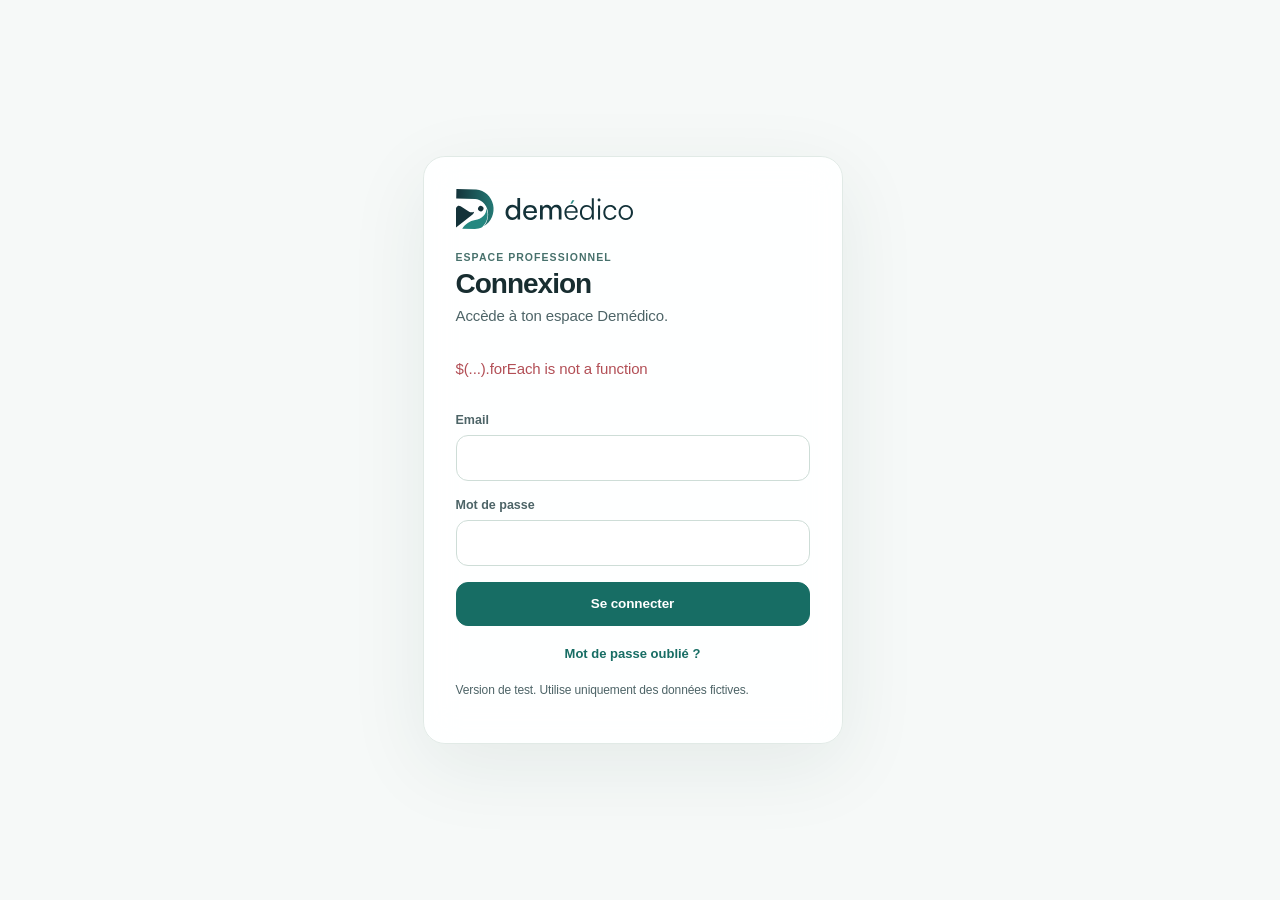
==== commit 54545162: "Publication Demédico f1f7e78" ====
--- a/next/index.html
+++ b/next/index.html
@@ -10,15 +10,15 @@
 <link rel="icon" type="image/png" sizes="64x64" href="assets/favicon-64.png">
 <link rel="apple-touch-icon" href="assets/apple-touch-icon.png">
 <link rel="manifest" href="manifest.webmanifest">
-<link rel="stylesheet" href="assets/app.css?v=cc4ac6f5d6">
-<link rel="stylesheet" href="assets/onboarding.css?v=cc4ac6f5d6">
+<link rel="stylesheet" href="assets/app.css?v=ca5fc45dca">
+<link rel="stylesheet" href="assets/onboarding.css?v=ca5fc45dca">
 </head>
 <body>
 <div id="boot" class="boot"><div class="boot-card"><img src="[data-uri]" alt="Demédico"><div class="spinner"></div><p>Ouverture de Demédico…</p></div></div>
 <div id="toasts" class="toasts"></div>
-<script>window.__DEMEDICO_CONFIG__={"url":"https://asddgbbqevnpdozhjuho.supabase.co","publishableKey":"sb_publishable_VYEtJ52_48NWMdSwbBxl7w_WYoaHsxk"};window.__DEMEDICO_DIAL__={AC:'247',AD:'376',AE:'971',AF:'93',AG:'1',AI:'1',AL:'355',AM:'374',AO:'244',AR:'54',AS:'1',AT:'43',AU:'61',AW:'297',AX:'358',AZ:'994',BA:'387',BB:'1',BD:'880',BE:'32',BF:'226',BG:'359',BH:'973',BI:'257',BJ:'229',BL:'590',BM:'1',BN:'673',BO:'591',BQ:'599',BR:'55',BS:'1',BT:'975',BW:'267',BY:'375',BZ:'501',CA:'1',CC:'61',CD:'243',CF:'236',CG:'242',CH:'41',CI:'225',CK:'682',CL:'56',CM:'237',CN:'86',CO:'57',CR:'506',CU:'53',CV:'238',CW:'599',CX:'61',CY:'357',CZ:'420',DE:'49',DJ:'253',DK:'45',DM:'1',DO:'1',DZ:'213',EC:'593',EE:'372',EG:'20',EH:'212',ER:'291',ES:'34',ET:'251',FI:'358',FJ:'679',FK:'500',FM:'691',FO:'298',FR:'33',GA:'241',GB:'44',GD:'1',GE:'995',GF:'594',GG:'44',GH:'233',GI:'350',GL:'299',GM:'220',GN:'224',GP:'590',GQ:'240',GR:'30',GT:'502',GU:'1',GW:'245',GY:'592',HK:'852',HN:'504',HR:'385',HT:'509',HU:'36',ID:'62',IE:'353',IL:'972',IM:'44',IN:'91',IO:'246',IQ:'964',IR:'98',IS:'354',IT:'39',JE:'44',JM:'1',JO:'962',JP:'81',KE:'254',KG:'996',KH:'855',KI:'686',KM:'269',KN:'1',KP:'850',KR:'82',KW:'965',KY:'1',KZ:'7',LA:'856',LB:'961',LC:'1',LI:'423',LK:'94',LR:'231',LS:'266',LT:'370',LU:'352',LV:'371',LY:'218',MA:'212',MC:'377',MD:'373',ME:'382',MF:'590',MG:'261',MH:'692',MK:'389',ML:'223',MM:'95',MN:'976',MO:'853',MP:'1',MQ:'596',MR:'222',MS:'1',MT:'356',MU:'230',MV:'960',MW:'265',MX:'52',MY:'60',MZ:'258',NA:'264',NC:'687',NE:'227',NF:'672',NG:'234',NI:'505',NL:'31',NO:'47',NP:'977',NR:'674',NU:'683',NZ:'64',OM:'968',PA:'507',PE:'51',PF:'689',PG:'675',PH:'63',PK:'92',PL:'48',PM:'508',PR:'1',PS:'970',PT:'351',PW:'680',PY:'595',QA:'974',RE:'262',RO:'40',RS:'381',RU:'7',RW:'250',SA:'966',SB:'677',SC:'248',SD:'249',SE:'46',SG:'65',SH:'290',SI:'386',SJ:'47',SK:'421',SL:'232',SM:'378',SN:'221',SO:'252',SR:'597',SS:'211',ST:'239',SV:'503',SX:'1',SY:'963',SZ:'268',TA:'290',TC:'1',TD:'235',TG:'228',TH:'66',TJ:'992',TK:'690',TL:'670',TM:'993',TN:'216',TO:'676',TR:'90',TT:'1',TV:'688',TW:'886',TZ:'255',UA:'380',UG:'256',US:'1',UY:'598',UZ:'998',VA:'39',VC:'1',VE:'58',VG:'1',VI:'1',VN:'84',VU:'678',WF:'681',WS:'685',XK:'383',YE:'967',YT:'262',ZA:'27',ZM:'260',ZW:'263'};window.__DEMEDICO_LOGO__="[data-uri]";window.__DEMEDICO_APP_ASSET__="assets/app.js?v=cc4ac6f5d6";window.__DEMEDICO_ONBOARDING_ASSET__="assets/onboarding.js?v=cc4ac6f5d6";</script>
+<script>window.__DEMEDICO_CONFIG__={"url":"https://asddgbbqevnpdozhjuho.supabase.co","publishableKey":"sb_publishable_VYEtJ52_48NWMdSwbBxl7w_WYoaHsxk"};window.__DEMEDICO_DIAL__={AC:'247',AD:'376',AE:'971',AF:'93',AG:'1',AI:'1',AL:'355',AM:'374',AO:'244',AR:'54',AS:'1',AT:'43',AU:'61',AW:'297',AX:'358',AZ:'994',BA:'387',BB:'1',BD:'880',BE:'32',BF:'226',BG:'359',BH:'973',BI:'257',BJ:'229',BL:'590',BM:'1',BN:'673',BO:'591',BQ:'599',BR:'55',BS:'1',BT:'975',BW:'267',BY:'375',BZ:'501',CA:'1',CC:'61',CD:'243',CF:'236',CG:'242',CH:'41',CI:'225',CK:'682',CL:'56',CM:'237',CN:'86',CO:'57',CR:'506',CU:'53',CV:'238',CW:'599',CX:'61',CY:'357',CZ:'420',DE:'49',DJ:'253',DK:'45',DM:'1',DO:'1',DZ:'213',EC:'593',EE:'372',EG:'20',EH:'212',ER:'291',ES:'34',ET:'251',FI:'358',FJ:'679',FK:'500',FM:'691',FO:'298',FR:'33',GA:'241',GB:'44',GD:'1',GE:'995',GF:'594',GG:'44',GH:'233',GI:'350',GL:'299',GM:'220',GN:'224',GP:'590',GQ:'240',GR:'30',GT:'502',GU:'1',GW:'245',GY:'592',HK:'852',HN:'504',HR:'385',HT:'509',HU:'36',ID:'62',IE:'353',IL:'972',IM:'44',IN:'91',IO:'246',IQ:'964',IR:'98',IS:'354',IT:'39',JE:'44',JM:'1',JO:'962',JP:'81',KE:'254',KG:'996',KH:'855',KI:'686',KM:'269',KN:'1',KP:'850',KR:'82',KW:'965',KY:'1',KZ:'7',LA:'856',LB:'961',LC:'1',LI:'423',LK:'94',LR:'231',LS:'266',LT:'370',LU:'352',LV:'371',LY:'218',MA:'212',MC:'377',MD:'373',ME:'382',MF:'590',MG:'261',MH:'692',MK:'389',ML:'223',MM:'95',MN:'976',MO:'853',MP:'1',MQ:'596',MR:'222',MS:'1',MT:'356',MU:'230',MV:'960',MW:'265',MX:'52',MY:'60',MZ:'258',NA:'264',NC:'687',NE:'227',NF:'672',NG:'234',NI:'505',NL:'31',NO:'47',NP:'977',NR:'674',NU:'683',NZ:'64',OM:'968',PA:'507',PE:'51',PF:'689',PG:'675',PH:'63',PK:'92',PL:'48',PM:'508',PR:'1',PS:'970',PT:'351',PW:'680',PY:'595',QA:'974',RE:'262',RO:'40',RS:'381',RU:'7',RW:'250',SA:'966',SB:'677',SC:'248',SD:'249',SE:'46',SG:'65',SH:'290',SI:'386',SJ:'47',SK:'421',SL:'232',SM:'378',SN:'221',SO:'252',SR:'597',SS:'211',ST:'239',SV:'503',SX:'1',SY:'963',SZ:'268',TA:'290',TC:'1',TD:'235',TG:'228',TH:'66',TJ:'992',TK:'690',TL:'670',TM:'993',TN:'216',TO:'676',TR:'90',TT:'1',TV:'688',TW:'886',TZ:'255',UA:'380',UG:'256',US:'1',UY:'598',UZ:'998',VA:'39',VC:'1',VE:'58',VG:'1',VI:'1',VN:'84',VU:'678',WF:'681',WS:'685',XK:'383',YE:'967',YT:'262',ZA:'27',ZM:'260',ZW:'263'};window.__DEMEDICO_LOGO__="[data-uri]";window.__DEMEDICO_APP_ASSET__="assets/app.js?v=ca5fc45dca";window.__DEMEDICO_ONBOARDING_ASSET__="assets/onboarding.js?v=ca5fc45dca";</script>
 <script src="vendor/supabase-js-2.45.4.js"></script>
-<script src="assets/auth-bootstrap.js?v=cc4ac6f5d6"></script>
-<script src="assets/mobile-plus-fix.js?v=cc4ac6f5d6"></script>
+<script src="assets/auth-bootstrap.js?v=ca5fc45dca"></script>
+<script src="assets/mobile-plus-fix.js?v=ca5fc45dca"></script>
 </body>
 </html>
--- a/next/assets/app.css
+++ b/next/assets/app.css
@@ -3451,3 +3451,277 @@
 .auth-card .password-toggle:focus-visible {outline:3px solid #248780;outline-offset:-3px;background:#E8F3F1}
 .auth-card .password-toggle-icon,.auth-card .password-toggle-icon svg {display:block;width:18px;height:18px;flex:0 0 18px}
 @media(prefers-reduced-motion:reduce){.auth-card .password-toggle{transition:none}}
+
+/* ========================================================================== 
+   DEMEDICO · NOVA 2027 · VERSION 1
+   Direction artistique : medical workspace, light warm precision.
+   Presentation only. No hidden data, no changed permissions.
+   ========================================================================== */
+:root{
+  --bg:#F6F9F8;
+  --surface:#FFFFFF;
+  --surface-soft:#F9FBFA;
+  --surface-muted:#EDF5F1;
+  --surface-strong:#E7F1EC;
+  --surface-2:#F2F7F4;
+  --text:#172D30;
+  --text-2:#4D6467;
+  --text-3:#63777A;
+  --line:#E1EAE6;
+  --line-strong:#CEDDD7;
+  --brand:#248780;
+  --brand-action:#176D64;
+  --brand-link:#176D64;
+  --brand-strong:#174943;
+  --brand-soft:#E5F3ED;
+  --shadow-xs:0 1px 3px rgba(15,53,47,.025);
+  --shadow-sm:0 8px 28px rgba(20,63,58,.045);
+  --radius:16px;
+  --radius-lg:20px;
+  --ease:cubic-bezier(.22,.7,.25,1);
+}
+html,body{max-width:100%;overflow-x:clip}
+body{background:var(--bg);color:var(--text);font-family:Inter,-apple-system,BlinkMacSystemFont,'Segoe UI',Roboto,Arial,sans-serif;letter-spacing:-.008em}
+::selection{background:#CCE8DB;color:#173932}
+button,input,textarea,select{font-family:inherit}
+/* 1 · NAVIGATION AND SHELL */
+.sidebar{background:#FCFDFC;border-right:1px solid var(--line);padding:22px 12px 18px}
+.brand{padding-bottom:24px}
+.nav{gap:4px}
+.nav button{color:#53696A;border-radius:12px;min-height:46px;font-size:13.5px;font-weight:620}
+.nav button:hover{background:#F0F6F2;color:var(--text)}
+.nav button.active{background:#E5F3ED;color:#155D56;font-weight:760;box-shadow:inset 3px 0 0 #248780}
+.sidebar .version-label{color:#829695;letter-spacing:.065em}
+.side-card{background:#FFFFFF;border-color:var(--line);box-shadow:none}
+.topbar{min-height:68px;background:rgba(252,253,252,.96);border-color:var(--line);backdrop-filter:blur(16px);padding:11px clamp(22px,3vw,38px)}
+.global-search{border:1px solid var(--line-strong);border-radius:12px;background:var(--surface-soft);box-shadow:none}
+.page{padding:28px clamp(22px,3vw,38px) 64px;max-width:1480px}
+.page-head{margin-bottom:21px;gap:16px}
+.page-head h1{font-size:clamp(26px,2.2vw,32px);font-weight:765;letter-spacing:-.04em}
+.page-head p{margin-top:6px;font-size:13.5px;line-height:1.45;color:var(--text-2)}
+/* 2 · CONTROLS */
+.btn{border-radius:12px;min-height:44px;font-size:13.5px;font-weight:720;padding:0 15px;border-color:var(--line-strong);background:#fff;color:var(--text);box-shadow:none;letter-spacing:-.008em}
+.btn:hover{transform:translateY(-1px);box-shadow:0 3px 10px rgba(11,56,50,.06)}
+.btn.primary{background:#176D64;border-color:#176D64;color:white}
+.btn.primary:hover{background:#12584F;border-color:#12584F}
+.btn.sm{min-height:40px;border-radius:11px;font-size:12.5px;padding:0 12px}
+.icon-btn{width:44px;height:44px;border-radius:12px;border-color:var(--line-strong)}
+.field{gap:6px}
+.field label{font-size:12.5px;letter-spacing:0;text-transform:none;font-weight:670;color:var(--text-2)}
+.field input,.field select,.field textarea,.search input{min-height:46px;border-radius:12px;border-color:var(--line-strong);background:#fff;color:var(--text);font-size:16px;padding:10px 13px}
+.field input:focus,.field textarea:focus,.field select:focus,.search input:focus{border-color:#438A7D;box-shadow:0 0 0 3px rgba(36,135,128,.14)}
+:focus-visible,.btn:focus-visible,.icon-btn:focus-visible,.link:focus-visible{outline:3px solid #167A70;outline-offset:3px}
+/* 3 · CARDS, TYPE, DIVIDERS */
+.card,.next-card,.side-card{background:#fff;border:1px solid var(--line);border-radius:18px;box-shadow:var(--shadow-xs)}
+.card{padding:21px}
+.card-head{margin-bottom:14px}
+.card-head h2,.dashboard-lower h2{font-size:17px;font-weight:770;letter-spacing:-.027em}
+h2{font-weight:750;letter-spacing:-.028em}
+.eyebrow{font-size:10.5px;letter-spacing:.1em;font-weight:760;color:#47716C}
+.muted,.sub,.meta,.small{color:var(--text-2)}
+.badge{border-radius:999px;background:#EDF4F1;color:#385F58;font-size:11px;padding:5px 9px;font-weight:700}
+.badge.ok{background:#E5F4E8;color:#26744E}
+.badge.warn{background:#FFF1DB;color:#865B1E}
+.row-item{min-height:58px;padding:12px 4px}
+.row-item.clickable:hover{background:#F4F9F6}
+/* 4 · DASHBOARD: OPEN AIR EDITORIAL */
+.hero{display:grid;grid-template-columns:minmax(0,1.24fr) minmax(300px,.76fr);gap:14px;margin:0 0 14px}
+.hero-card{min-width:0;min-height:196px;padding:25px 29px 24px;border-radius:19px;border:1px solid #D1E6D8;
+ background:radial-gradient(ellipse at 96% 14%,rgba(168,221,192,.6) 0,transparent 42%),linear-gradient(120deg,#EAF7EE 0%,#F3F9F1 100%);
+ color:var(--text);box-shadow:var(--shadow-xs);position:relative;overflow:hidden}
+.hero-card:before{content:"";position:absolute;width:130px;height:130px;border:1px solid rgba(45,125,103,.17);border-radius:50%;top:-85px;right:-30px;background:transparent;pointer-events:none}
+.hero-card:after{content:"";position:absolute;width:180px;height:180px;border:1px solid rgba(45,125,103,.10);border-radius:50%;top:-110px;right:-55px;background:transparent;box-shadow:none;pointer-events:none}
+.hero-kicker{font-size:10.5px;color:#2A776A;font-weight:775;letter-spacing:.095em}
+.hero-card h2{color:#173D37;line-height:1.1;letter-spacing:-.058em;font-weight:790;font-size:clamp(30px,3.6vw,44px);margin:9px 0 7px}
+.hero-card p{color:#506F67;font-size:13px;line-height:1.52;max-width:38ch}
+.hero-actions{margin-top:18px;gap:9px;display:flex;flex-wrap:wrap}
+.hero-actions .btn{position:relative;z-index:2;min-height:43px;padding:0 17px;border:1px solid #BDD6CC;border-radius:11px}
+.hero-actions .btn:first-child{background:#176D64;color:#fff;border-color:#176D64}
+.hero-actions .btn:first-child:hover{background:#145C55}
+.hero-actions .btn:last-child{background:rgba(255,255,255,.84);color:#1A625A;border:1px solid #BFDBD0}
+.hero-actions .btn:last-child:hover{background:#fff}
+.next-card{min-width:0;min-height:196px;padding:22px 24px;display:flex;flex-direction:column;justify-content:flex-start}
+.next-card .card-head{margin-bottom:12px}
+.next-card .eyebrow{color:#50716C}
+.next-card .empty{flex:1;min-height:93px;padding:14px 0;background:transparent;border:0;display:flex;align-items:center;justify-content:flex-start;text-align:left}
+.next-card .empty strong{font-size:15px;font-weight:725}
+.next-card .empty p{margin:5px 0 0;font-size:12.5px;max-width:34ch}
+.next-time{font-size:36px;color:#164C45}
+.next-name{font-size:15px}
+.next-foot{margin-top:auto}
+.metrics{margin:0 0 14px;display:grid;grid-template-columns:repeat(4,minmax(0,1fr));gap:12px;border:0;background:transparent}
+.metrics .stat{min-width:0;min-height:128px;background:#fff;border:1px solid var(--line);border-radius:16px;padding:18px 18px 17px;box-shadow:var(--shadow-xs)}
+.metrics .stat:nth-child(n){border:1px solid var(--line)}
+.metric-badge{display:none}
+.metric-icon{width:29px;height:29px;border-radius:9px;background:#E4F3EC;color:#176D64;font-size:14px}
+.metrics .stat:nth-child(2) .metric-icon{background:#E8F2F7;color:#3A768B}
+.metrics .stat:nth-child(3) .metric-icon{background:#FFF3E5;color:#A06C30}
+.metrics .stat:nth-child(4) .metric-icon{background:#EFEBF8;color:#716497}
+.stat .value{font-size:29px;font-weight:790;margin:10px 0 4px;line-height:1.05;color:#182F31}
+.stat .label{margin:0;color:#5B7173;font-size:12.5px;line-height:1.3;overflow-wrap:normal;word-break:normal}
+.stat .value-plan{font-size:19px;line-height:1.35}
+.dashboard-lower{display:grid;grid-template-columns:minmax(0,1.35fr) minmax(0,1fr);gap:14px;margin:0}
+.dashboard-lower .card{min-width:0;padding:20px 22px}
+.dashboard-lower .sub{font-size:12px;margin:3px 0 0}
+.empty{min-height:90px;background:#F4F8F6;border:1px solid #E9F0EB;border-radius:13px;padding:19px 20px;display:flex;justify-content:flex-start;align-items:center;text-align:left;color:var(--text-2)}
+.empty strong{font-size:14px;color:#234A44;font-weight:740}
+.empty p{font-size:12.5px;line-height:1.45;margin:5px 0 0;max-width:none}
+.schedule-row{min-height:59px}
+/* 5 · PATIENT DIRECTORY */
+.patient-list-card{padding:0;overflow:visible;border-radius:18px}
+.patients-search{padding:17px 20px 12px;top:68px;gap:10px;border-radius:18px 18px 0 0}
+.patients-search .search{min-width:0;width:100%}
+.patients-search .search input{min-height:46px;background:#F9FBFA;border:1px solid #D7E5DF;font-size:16px}
+.patients-count{font-size:12px;color:#5A6D6C}
+.patients-sort{padding:5px 9px;background:#ECF5F0;color:#246D60;font-size:11px}
+.patient-list{padding:0 20px 9px}
+.patient-row{min-height:70px;gap:13px;padding:12px 5px}
+.patient-row .avatar{width:39px;height:39px;flex-basis:39px;border-radius:12px;background:#E9F3EE;color:#216D65;font-weight:775}
+.patient-name{font-size:14.5px;line-height:1.25}
+.patient-last-name{font-size:14.5px;letter-spacing:.015em}
+.patient-first-name{color:#526A6B}
+.patient-meta{font-size:12px;margin-top:3px;color:#637879}
+.patient-chevron{color:#70918A}
+.patient-letter{top:155px;background:#F0F6F2}
+.patients-more-hint{border-color:var(--line)}
+/* 6 · PATIENT FILE & TABS */
+.patient-head{gap:11px;align-items:center}
+.patient-head .avatar{width:48px;height:48px;flex-basis:48px;border-radius:14px}
+.patient-head h1,.patient-detail-name{font-size:24px;line-height:1.2;letter-spacing:-.04em}
+.patient-head p{font-size:12.5px;line-height:1.45;overflow-wrap:anywhere}
+.tabs{width:100%;max-width:100%;display:flex;gap:12px;padding:0 3px;margin:0 0 16px;border-radius:0;border-bottom:1px solid var(--line);background:transparent;box-shadow:none;overflow-x:auto;scrollbar-width:none}
+.tabs::-webkit-scrollbar{display:none}
+.tabs button{position:relative;min-height:48px;border-radius:0;padding:0 10px;white-space:nowrap;background:transparent;color:#65787A;font-size:13px;font-weight:670;box-shadow:none}
+.tabs button.active{color:#125F56;background:transparent;box-shadow:none}
+.tabs button.active:after{content:"";height:3px;background:#248780;position:absolute;bottom:0;left:4px;right:4px;border-radius:3px 3px 0 0}
+.tabs button:focus-visible{outline-offset:-3px}
+#patientBody>.grid{gap:13px}
+#patientBody>.card{margin-top:13px}
+#patientBody .card-head h2{font-size:17px}
+#patientBody .empty{min-height:80px}
+.timeline-item{padding:11px 8px 11px 28px}
+.metric-line{font-size:12px;color:#526B69}
+/* 7 · AGENDA AND TASKS */
+.agenda-mobile .agenda-day-strip{gap:7px}
+.agenda-day-strip button{border:1px solid #DFE9E4;border-radius:13px;background:#fff;color:#51686B;min-height:65px;padding:7px 2px;box-shadow:none}
+.agenda-day-strip button strong{font-size:19px;line-height:1.1}
+.agenda-day-strip button span{font-size:11px}
+.agenda-day-strip button.active{background:#1D6C61;border-color:#1D6C61;color:white;box-shadow:0 3px 10px rgba(21,95,86,.14)}
+.agenda-day-heading{margin:18px 0 12px}
+.agenda-day-heading .eyebrow{display:none}
+.agenda-day-heading h2{font-size:18px;letter-spacing:-.03em}
+.agenda-day-controls .btn{border-color:var(--line-strong)}
+.agenda-day-list .empty{min-height:92px;padding:19px 20px}
+.agenda-event-row{border-color:var(--line);border-radius:14px;box-shadow:var(--shadow-xs)}
+.segmented{border-radius:12px;background:#EEF4F0;padding:4px;gap:2px}
+.segmented button{min-height:42px;border-radius:9px;color:#617674}
+.segmented button.active{color:#1C6157;background:#fff;box-shadow:0 1px 3px rgba(30,66,58,.055)}
+.task-toggle{min-width:44px;min-height:44px}
+/* 8 · SHEETS, SETTINGS, AUTH AND REMAINDER */
+.modal{border-radius:22px;padding:22px}
+.modal-head{margin-bottom:16px}
+.modal-head h2{font-size:19px}
+.mobile-more-sheet{background:#fff;border-radius:24px 24px 0 0}
+.mobile-more-item{border-bottom:1px solid var(--line);font-weight:670}
+.mobile-more-account{background:#F1F7F4;border-radius:16px}
+.auth-card{border-radius:22px;box-shadow:0 22px 80px rgba(25,59,54,.08)}
+.integration-card,.plan-card{border-radius:17px;border:1px solid var(--line);box-shadow:none}
+.integration-card:hover{box-shadow:var(--shadow-sm)}
+.subscription-banner{border-color:#D7E8DC}
+/* 9 · RESPONSIVE CONTRACT: strict mobile columns */
+@media(max-width:1100px) and (min-width:821px){
+  .hero{grid-template-columns:1fr}
+  .dashboard-lower{grid-template-columns:1fr}
+  .metrics{grid-template-columns:repeat(2,minmax(0,1fr))}
+}
+@media(max-width:820px){
+  html,body,.shell,.content,.page{max-width:100%;overflow-x:clip}
+  .topbar{min-height:61px;display:grid;grid-template-columns:minmax(0,1fr);padding:9px 18px;background:#FCFDFC;border-bottom:1px solid var(--line)}
+  .topbar-left{display:block!important;min-width:0;text-align:left}
+  .topbar-left h1{font-size:20px;line-height:1.15;font-weight:765;letter-spacing:-.035em}
+  .topbar-left p{display:none}
+  .top-actions,.mobile-menu,.mobile-brand{display:none!important}
+  .content{padding-bottom:calc(83px + env(safe-area-inset-bottom))}
+  .page{padding:19px 16px calc(32px + env(safe-area-inset-bottom));width:100%;min-width:0}
+  .page-head{margin-bottom:18px;gap:12px;flex-direction:column;align-items:stretch}
+  .page-head>div:first-child>h1{display:none!important}
+  .page-head>div:first-child>p{font-size:13px;line-height:1.43;margin:0;max-width:56ch}
+  .page-head .actions{display:flex;width:100%;gap:8px}
+  .page-head .actions>.btn{flex:1;min-width:0;min-height:44px}
+  .grid2,.grid3,.form-grid{grid-template-columns:1fr}
+  .card{padding:18px;border-radius:16px}
+  .hero{grid-template-columns:minmax(0,1fr)!important;gap:10px;margin:0 0 10px;max-width:100%;min-width:0}
+  .hero-card{min-width:0;width:100%;min-height:0;padding:19px 19px 18px;border-radius:17px}
+  .hero-card h2{font-size:29px;margin:8px 0 5px}
+  .hero-card p{font-size:12.5px;line-height:1.45;max-width:40ch}
+  .hero-actions{margin-top:14px;display:grid;grid-template-columns:repeat(2,minmax(0,1fr));gap:8px}
+  .hero-actions .btn{min-width:0;width:100%;min-height:43px;font-size:12.5px;padding:0 7px;white-space:nowrap}
+  .next-card{min-width:0;width:100%;min-height:0;padding:16px 18px;border-radius:16px}
+  .next-card .empty{min-height:62px;padding:4px 0}
+  .next-card .empty strong{font-size:13.5px}
+  .next-card .empty p{font-size:12px}
+  .next-card .card-head{margin-bottom:6px}
+  .next-time{font-size:29px}
+  .metrics{display:grid;grid-template-columns:repeat(2,minmax(0,1fr))!important;gap:9px;margin:0 0 11px;border:0}
+  .metrics .stat{min-height:105px;padding:13px 14px;border:1px solid var(--line)!important;border-radius:15px}
+  .metric-icon{width:25px;height:25px;font-size:12px}
+  .stat .value{margin:7px 0 3px;font-size:25px}
+  .stat .value-plan{font-size:17px}
+  .stat .label{font-size:11.5px;line-height:1.32}
+  .dashboard-lower{display:grid;grid-template-columns:minmax(0,1fr)!important;gap:10px}
+  .dashboard-lower .card{padding:17px 18px}
+  .dashboard-lower .card-head{margin-bottom:10px}
+  .dashboard-lower .sub{font-size:11.5px}
+  .empty{min-height:70px;padding:15px 16px;border-radius:12px}
+  .patient-list-card{padding:0;max-width:100%;overflow:visible}
+  .patients-search{top:61px;padding:16px 16px 12px;gap:8px;border-radius:16px 16px 0 0}
+  .patients-search .search input{font-size:16px;min-width:0;max-width:100%}
+  .patient-list{padding:0 16px 8px}
+  .patient-row{min-height:68px;gap:10px;padding:10px 2px}
+  .patient-row .avatar{width:38px;height:38px;flex-basis:38px;border-radius:11px;font-size:11.5px}
+  .patient-name,.patient-last-name{font-size:14px}
+  .patient-meta{flex-wrap:wrap;white-space:normal;gap:1px 0;font-size:11.5px;line-height:1.3}
+  .patient-meta span{overflow:hidden;text-overflow:ellipsis;max-width:100%}
+  .patient-letter{top:149px}
+  .patient-head{display:grid;grid-template-columns:44px 43px minmax(0,1fr);gap:10px;align-items:center;width:100%;min-width:0}
+  .patient-head .avatar{width:43px;height:43px;flex-basis:43px;border-radius:12px}
+  .patient-head h1,.page-head .patient-head h1{display:block!important;font-size:20px;line-height:1.25}
+  .patient-head p{margin:3px 0 0!important;font-size:11.5px;line-height:1.35;overflow-wrap:anywhere;max-width:100%}
+  .page-head:has(.patient-head){gap:14px}
+  .patient-actions{width:100%;display:grid!important;grid-template-columns:repeat(3,minmax(0,1fr));gap:8px}
+  .patient-actions>.btn{min-width:0!important;width:100%;padding:0 6px;font-size:12.2px;min-height:44px}
+  .tabs{position:sticky;top:61px;z-index:11;max-width:100%;width:100%;gap:10px;margin-bottom:13px;padding:0 1px}
+  .tabs button{min-height:45px;padding:0 8px;font-size:12.5px}
+  .agenda-day-strip{grid-template-columns:repeat(5,minmax(0,1fr));gap:6px;margin:0 0 12px}
+  .agenda-day-strip button{min-width:0;min-height:61px;border-radius:12px;padding:5px 2px}
+  .agenda-day-strip button span{font-size:10.5px}
+  .agenda-day-strip button strong{font-size:18px}
+  .agenda-day-heading{display:flex;flex-direction:column;align-items:flex-start;gap:10px;margin:14px 0 11px}
+  .agenda-day-heading h2{font-size:18px;margin:0}
+  .agenda-day-controls{display:grid;grid-template-columns:44px minmax(0,1fr) 44px;width:100%;gap:7px}
+  .agenda-day-controls .btn{min-height:44px;min-width:0}
+  .agenda-day-list .empty{min-height:79px}
+  .mobile-bottom-nav{background:rgba(255,255,255,.98);border-top:1px solid var(--line);box-shadow:0 -5px 26px rgba(24,65,56,.035);padding:6px 9px calc(6px + env(safe-area-inset-bottom))}
+  .mobile-bottom-nav button{min-width:0;min-height:59px;border-radius:13px;padding:5px 1px;gap:5px;font-size:10.5px;font-weight:660;color:#637878}
+  .mobile-bottom-nav button.active{background:#E7F4EE;color:#135F56;font-weight:760}
+  .mobile-bottom-nav .nav-ico,.mobile-bottom-nav .nav-ico svg{width:21px;height:21px}
+  .mobile-more-sheet{max-height:85svh;padding:13px 18px calc(20px + env(safe-area-inset-bottom))}
+  .modal{width:100%;max-width:none;max-height:89svh;border-radius:23px 23px 0 0;padding:20px 17px calc(19px + env(safe-area-inset-bottom))}
+  .form-grid,.grid2{gap:12px}
+  .plan-grid,.subscription-overview,.integration-grid{grid-template-columns:1fr}
+  .field input,.field select,.field textarea,.search input{font-size:16px}
+}
+@media(max-width:365px){
+  .page{padding-left:12px;padding-right:12px}
+  .hero-actions .btn{font-size:11.5px}
+  .patient-actions>.btn{font-size:11.5px}
+  .patient-name,.patient-last-name{font-size:13px}
+  .mobile-bottom-nav button{font-size:10px}
+}
+@media(prefers-reduced-motion:reduce){.btn,.nav button,.patient-row,.agenda-day-strip button{transition:none!important}}
+/* Directory rows render reliably in full-page print and capture. */
+.patient-row{content-visibility:visible;contain-intrinsic-size:auto}
+@media(max-width:820px){
+  /* On small screens the five-day strip already provides the exact period. */
+  body[data-route="agenda"] .page-head > div:first-child > p{display:none}
+}
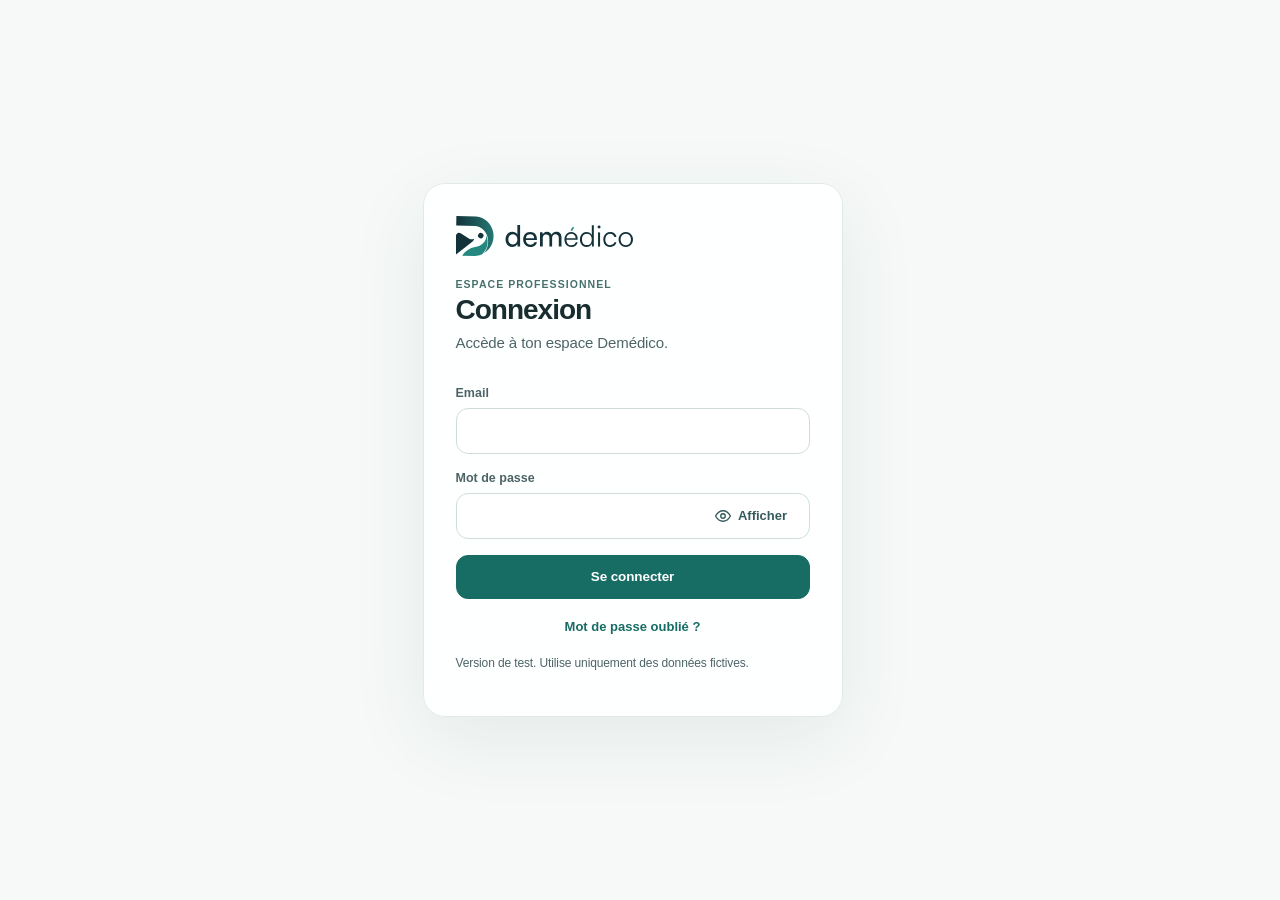
==== commit 6d54d4aa: "Publication Demédico 0c2922d" ====
--- a/next/index.html
+++ b/next/index.html
@@ -10,15 +10,15 @@
 <link rel="icon" type="image/png" sizes="64x64" href="assets/favicon-64.png">
 <link rel="apple-touch-icon" href="assets/apple-touch-icon.png">
 <link rel="manifest" href="manifest.webmanifest">
-<link rel="stylesheet" href="assets/app.css?v=ca5fc45dca">
-<link rel="stylesheet" href="assets/onboarding.css?v=ca5fc45dca">
+<link rel="stylesheet" href="assets/app.css?v=f03f6977d7">
+<link rel="stylesheet" href="assets/onboarding.css?v=f03f6977d7">
 </head>
 <body>
 <div id="boot" class="boot"><div class="boot-card"><img src="[data-uri]" alt="Demédico"><div class="spinner"></div><p>Ouverture de Demédico…</p></div></div>
 <div id="toasts" class="toasts"></div>
-<script>window.__DEMEDICO_CONFIG__={"url":"https://asddgbbqevnpdozhjuho.supabase.co","publishableKey":"sb_publishable_VYEtJ52_48NWMdSwbBxl7w_WYoaHsxk"};window.__DEMEDICO_DIAL__={AC:'247',AD:'376',AE:'971',AF:'93',AG:'1',AI:'1',AL:'355',AM:'374',AO:'244',AR:'54',AS:'1',AT:'43',AU:'61',AW:'297',AX:'358',AZ:'994',BA:'387',BB:'1',BD:'880',BE:'32',BF:'226',BG:'359',BH:'973',BI:'257',BJ:'229',BL:'590',BM:'1',BN:'673',BO:'591',BQ:'599',BR:'55',BS:'1',BT:'975',BW:'267',BY:'375',BZ:'501',CA:'1',CC:'61',CD:'243',CF:'236',CG:'242',CH:'41',CI:'225',CK:'682',CL:'56',CM:'237',CN:'86',CO:'57',CR:'506',CU:'53',CV:'238',CW:'599',CX:'61',CY:'357',CZ:'420',DE:'49',DJ:'253',DK:'45',DM:'1',DO:'1',DZ:'213',EC:'593',EE:'372',EG:'20',EH:'212',ER:'291',ES:'34',ET:'251',FI:'358',FJ:'679',FK:'500',FM:'691',FO:'298',FR:'33',GA:'241',GB:'44',GD:'1',GE:'995',GF:'594',GG:'44',GH:'233',GI:'350',GL:'299',GM:'220',GN:'224',GP:'590',GQ:'240',GR:'30',GT:'502',GU:'1',GW:'245',GY:'592',HK:'852',HN:'504',HR:'385',HT:'509',HU:'36',ID:'62',IE:'353',IL:'972',IM:'44',IN:'91',IO:'246',IQ:'964',IR:'98',IS:'354',IT:'39',JE:'44',JM:'1',JO:'962',JP:'81',KE:'254',KG:'996',KH:'855',KI:'686',KM:'269',KN:'1',KP:'850',KR:'82',KW:'965',KY:'1',KZ:'7',LA:'856',LB:'961',LC:'1',LI:'423',LK:'94',LR:'231',LS:'266',LT:'370',LU:'352',LV:'371',LY:'218',MA:'212',MC:'377',MD:'373',ME:'382',MF:'590',MG:'261',MH:'692',MK:'389',ML:'223',MM:'95',MN:'976',MO:'853',MP:'1',MQ:'596',MR:'222',MS:'1',MT:'356',MU:'230',MV:'960',MW:'265',MX:'52',MY:'60',MZ:'258',NA:'264',NC:'687',NE:'227',NF:'672',NG:'234',NI:'505',NL:'31',NO:'47',NP:'977',NR:'674',NU:'683',NZ:'64',OM:'968',PA:'507',PE:'51',PF:'689',PG:'675',PH:'63',PK:'92',PL:'48',PM:'508',PR:'1',PS:'970',PT:'351',PW:'680',PY:'595',QA:'974',RE:'262',RO:'40',RS:'381',RU:'7',RW:'250',SA:'966',SB:'677',SC:'248',SD:'249',SE:'46',SG:'65',SH:'290',SI:'386',SJ:'47',SK:'421',SL:'232',SM:'378',SN:'221',SO:'252',SR:'597',SS:'211',ST:'239',SV:'503',SX:'1',SY:'963',SZ:'268',TA:'290',TC:'1',TD:'235',TG:'228',TH:'66',TJ:'992',TK:'690',TL:'670',TM:'993',TN:'216',TO:'676',TR:'90',TT:'1',TV:'688',TW:'886',TZ:'255',UA:'380',UG:'256',US:'1',UY:'598',UZ:'998',VA:'39',VC:'1',VE:'58',VG:'1',VI:'1',VN:'84',VU:'678',WF:'681',WS:'685',XK:'383',YE:'967',YT:'262',ZA:'27',ZM:'260',ZW:'263'};window.__DEMEDICO_LOGO__="[data-uri]";window.__DEMEDICO_APP_ASSET__="assets/app.js?v=ca5fc45dca";window.__DEMEDICO_ONBOARDING_ASSET__="assets/onboarding.js?v=ca5fc45dca";</script>
+<script>window.__DEMEDICO_CONFIG__={"url":"https://asddgbbqevnpdozhjuho.supabase.co","publishableKey":"sb_publishable_VYEtJ52_48NWMdSwbBxl7w_WYoaHsxk"};window.__DEMEDICO_DIAL__={AC:'247',AD:'376',AE:'971',AF:'93',AG:'1',AI:'1',AL:'355',AM:'374',AO:'244',AR:'54',AS:'1',AT:'43',AU:'61',AW:'297',AX:'358',AZ:'994',BA:'387',BB:'1',BD:'880',BE:'32',BF:'226',BG:'359',BH:'973',BI:'257',BJ:'229',BL:'590',BM:'1',BN:'673',BO:'591',BQ:'599',BR:'55',BS:'1',BT:'975',BW:'267',BY:'375',BZ:'501',CA:'1',CC:'61',CD:'243',CF:'236',CG:'242',CH:'41',CI:'225',CK:'682',CL:'56',CM:'237',CN:'86',CO:'57',CR:'506',CU:'53',CV:'238',CW:'599',CX:'61',CY:'357',CZ:'420',DE:'49',DJ:'253',DK:'45',DM:'1',DO:'1',DZ:'213',EC:'593',EE:'372',EG:'20',EH:'212',ER:'291',ES:'34',ET:'251',FI:'358',FJ:'679',FK:'500',FM:'691',FO:'298',FR:'33',GA:'241',GB:'44',GD:'1',GE:'995',GF:'594',GG:'44',GH:'233',GI:'350',GL:'299',GM:'220',GN:'224',GP:'590',GQ:'240',GR:'30',GT:'502',GU:'1',GW:'245',GY:'592',HK:'852',HN:'504',HR:'385',HT:'509',HU:'36',ID:'62',IE:'353',IL:'972',IM:'44',IN:'91',IO:'246',IQ:'964',IR:'98',IS:'354',IT:'39',JE:'44',JM:'1',JO:'962',JP:'81',KE:'254',KG:'996',KH:'855',KI:'686',KM:'269',KN:'1',KP:'850',KR:'82',KW:'965',KY:'1',KZ:'7',LA:'856',LB:'961',LC:'1',LI:'423',LK:'94',LR:'231',LS:'266',LT:'370',LU:'352',LV:'371',LY:'218',MA:'212',MC:'377',MD:'373',ME:'382',MF:'590',MG:'261',MH:'692',MK:'389',ML:'223',MM:'95',MN:'976',MO:'853',MP:'1',MQ:'596',MR:'222',MS:'1',MT:'356',MU:'230',MV:'960',MW:'265',MX:'52',MY:'60',MZ:'258',NA:'264',NC:'687',NE:'227',NF:'672',NG:'234',NI:'505',NL:'31',NO:'47',NP:'977',NR:'674',NU:'683',NZ:'64',OM:'968',PA:'507',PE:'51',PF:'689',PG:'675',PH:'63',PK:'92',PL:'48',PM:'508',PR:'1',PS:'970',PT:'351',PW:'680',PY:'595',QA:'974',RE:'262',RO:'40',RS:'381',RU:'7',RW:'250',SA:'966',SB:'677',SC:'248',SD:'249',SE:'46',SG:'65',SH:'290',SI:'386',SJ:'47',SK:'421',SL:'232',SM:'378',SN:'221',SO:'252',SR:'597',SS:'211',ST:'239',SV:'503',SX:'1',SY:'963',SZ:'268',TA:'290',TC:'1',TD:'235',TG:'228',TH:'66',TJ:'992',TK:'690',TL:'670',TM:'993',TN:'216',TO:'676',TR:'90',TT:'1',TV:'688',TW:'886',TZ:'255',UA:'380',UG:'256',US:'1',UY:'598',UZ:'998',VA:'39',VC:'1',VE:'58',VG:'1',VI:'1',VN:'84',VU:'678',WF:'681',WS:'685',XK:'383',YE:'967',YT:'262',ZA:'27',ZM:'260',ZW:'263'};window.__DEMEDICO_LOGO__="[data-uri]";window.__DEMEDICO_APP_ASSET__="assets/app.js?v=f03f6977d7";window.__DEMEDICO_ONBOARDING_ASSET__="assets/onboarding.js?v=f03f6977d7";</script>
 <script src="vendor/supabase-js-2.45.4.js"></script>
-<script src="assets/auth-bootstrap.js?v=ca5fc45dca"></script>
-<script src="assets/mobile-plus-fix.js?v=ca5fc45dca"></script>
+<script src="assets/auth-bootstrap.js?v=f03f6977d7"></script>
+<script src="assets/mobile-plus-fix.js?v=f03f6977d7"></script>
 </body>
 </html>
